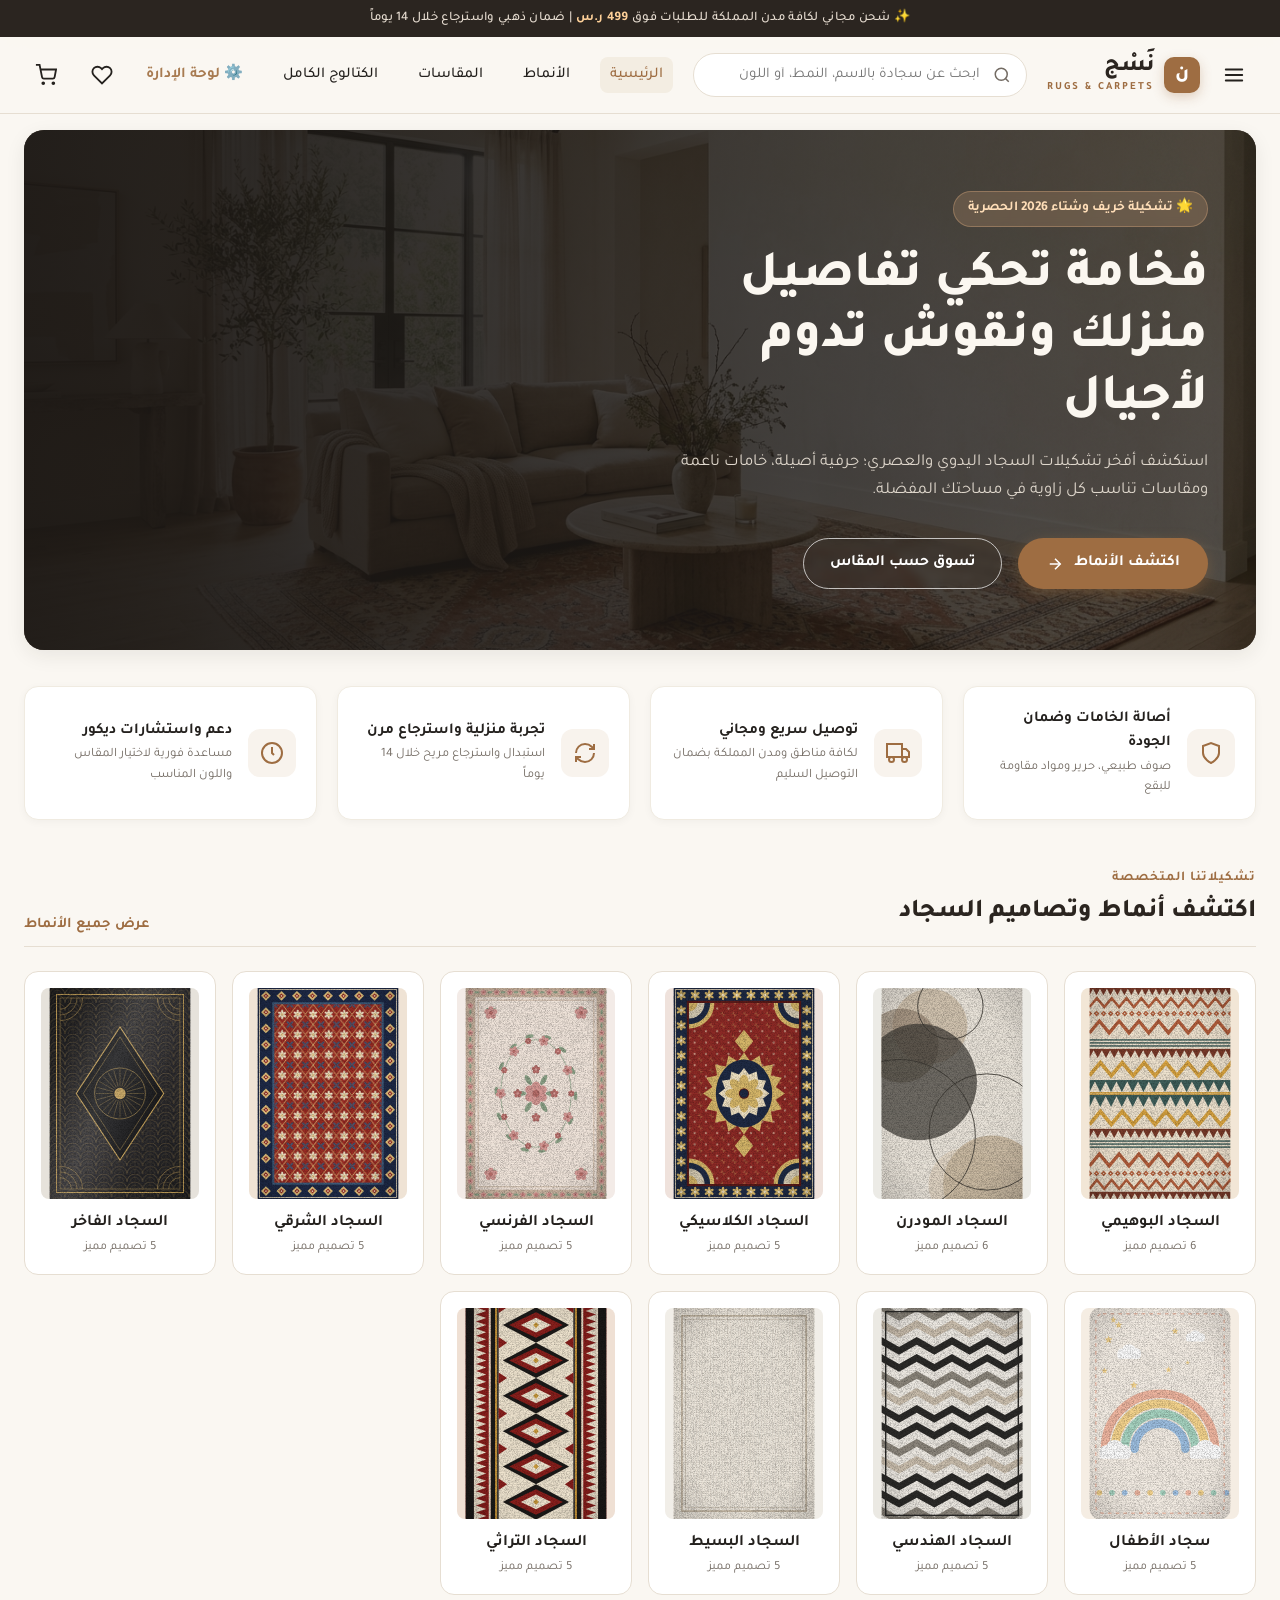
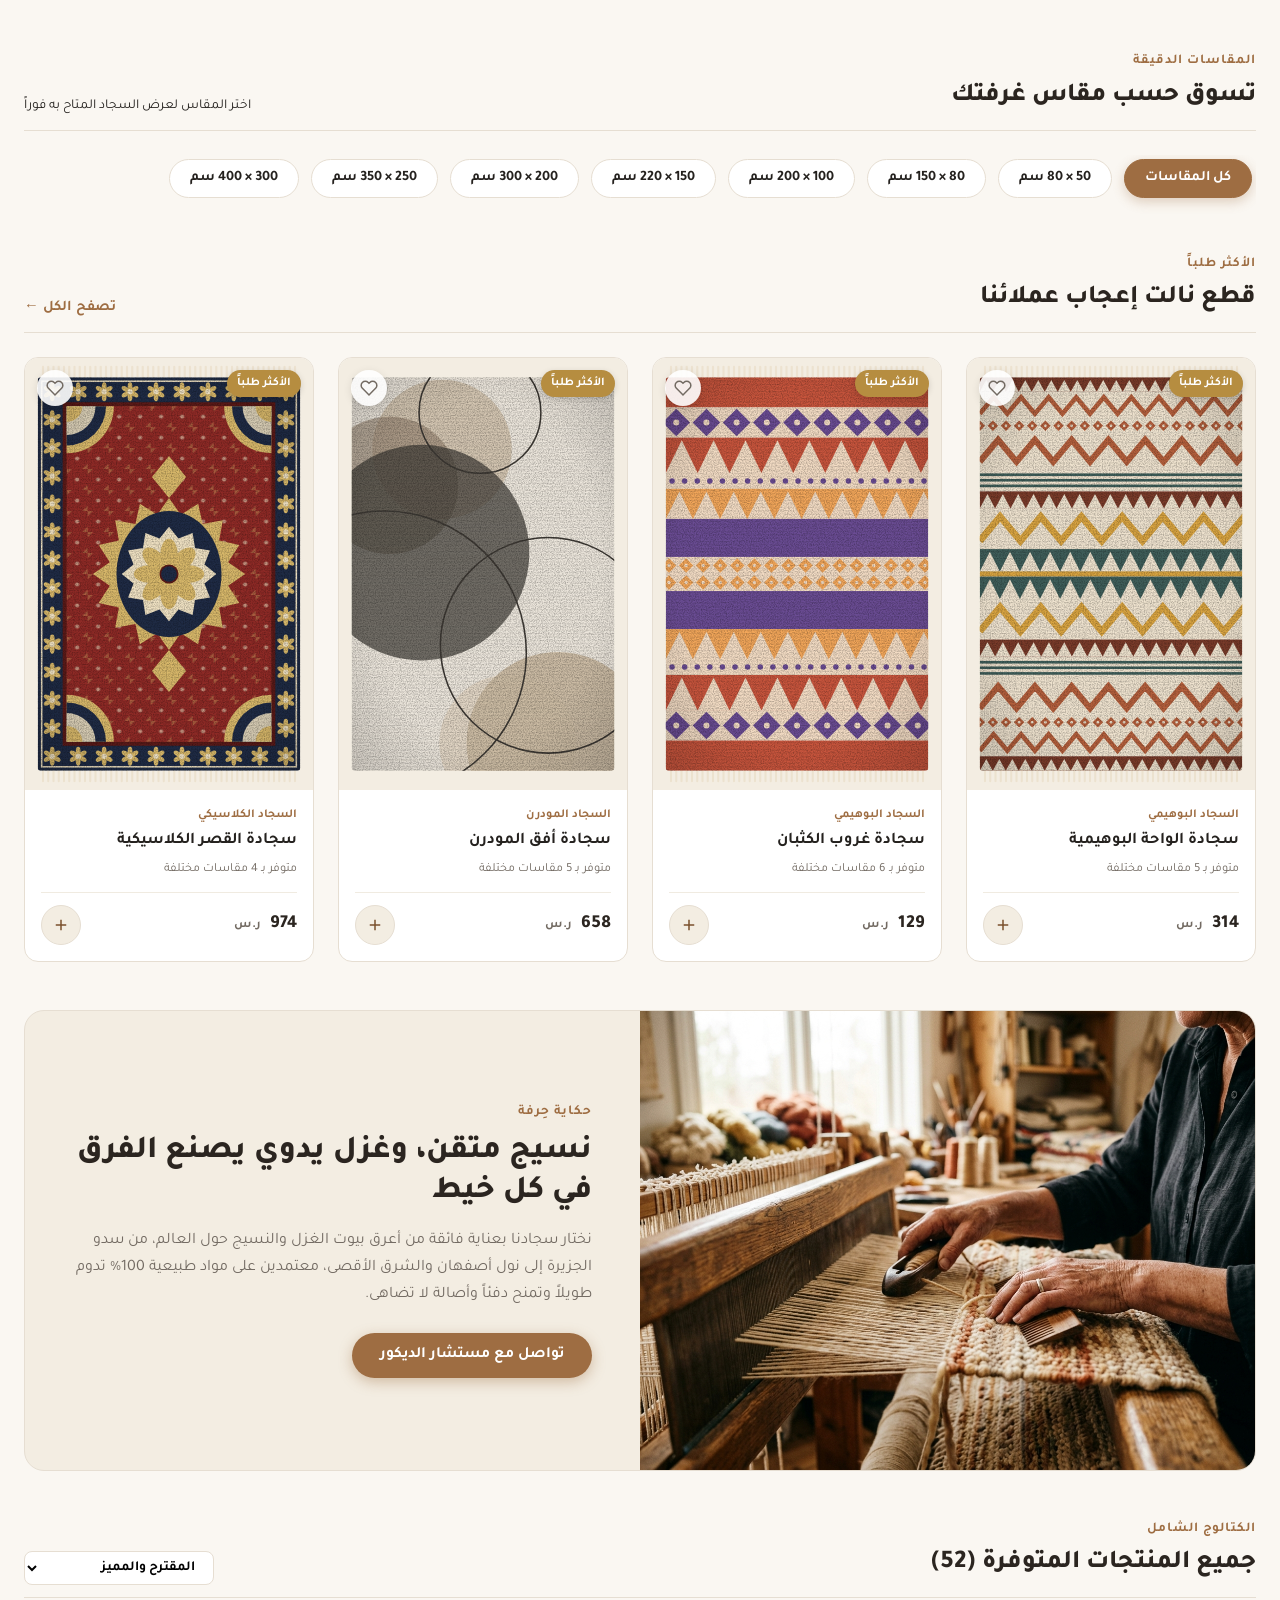
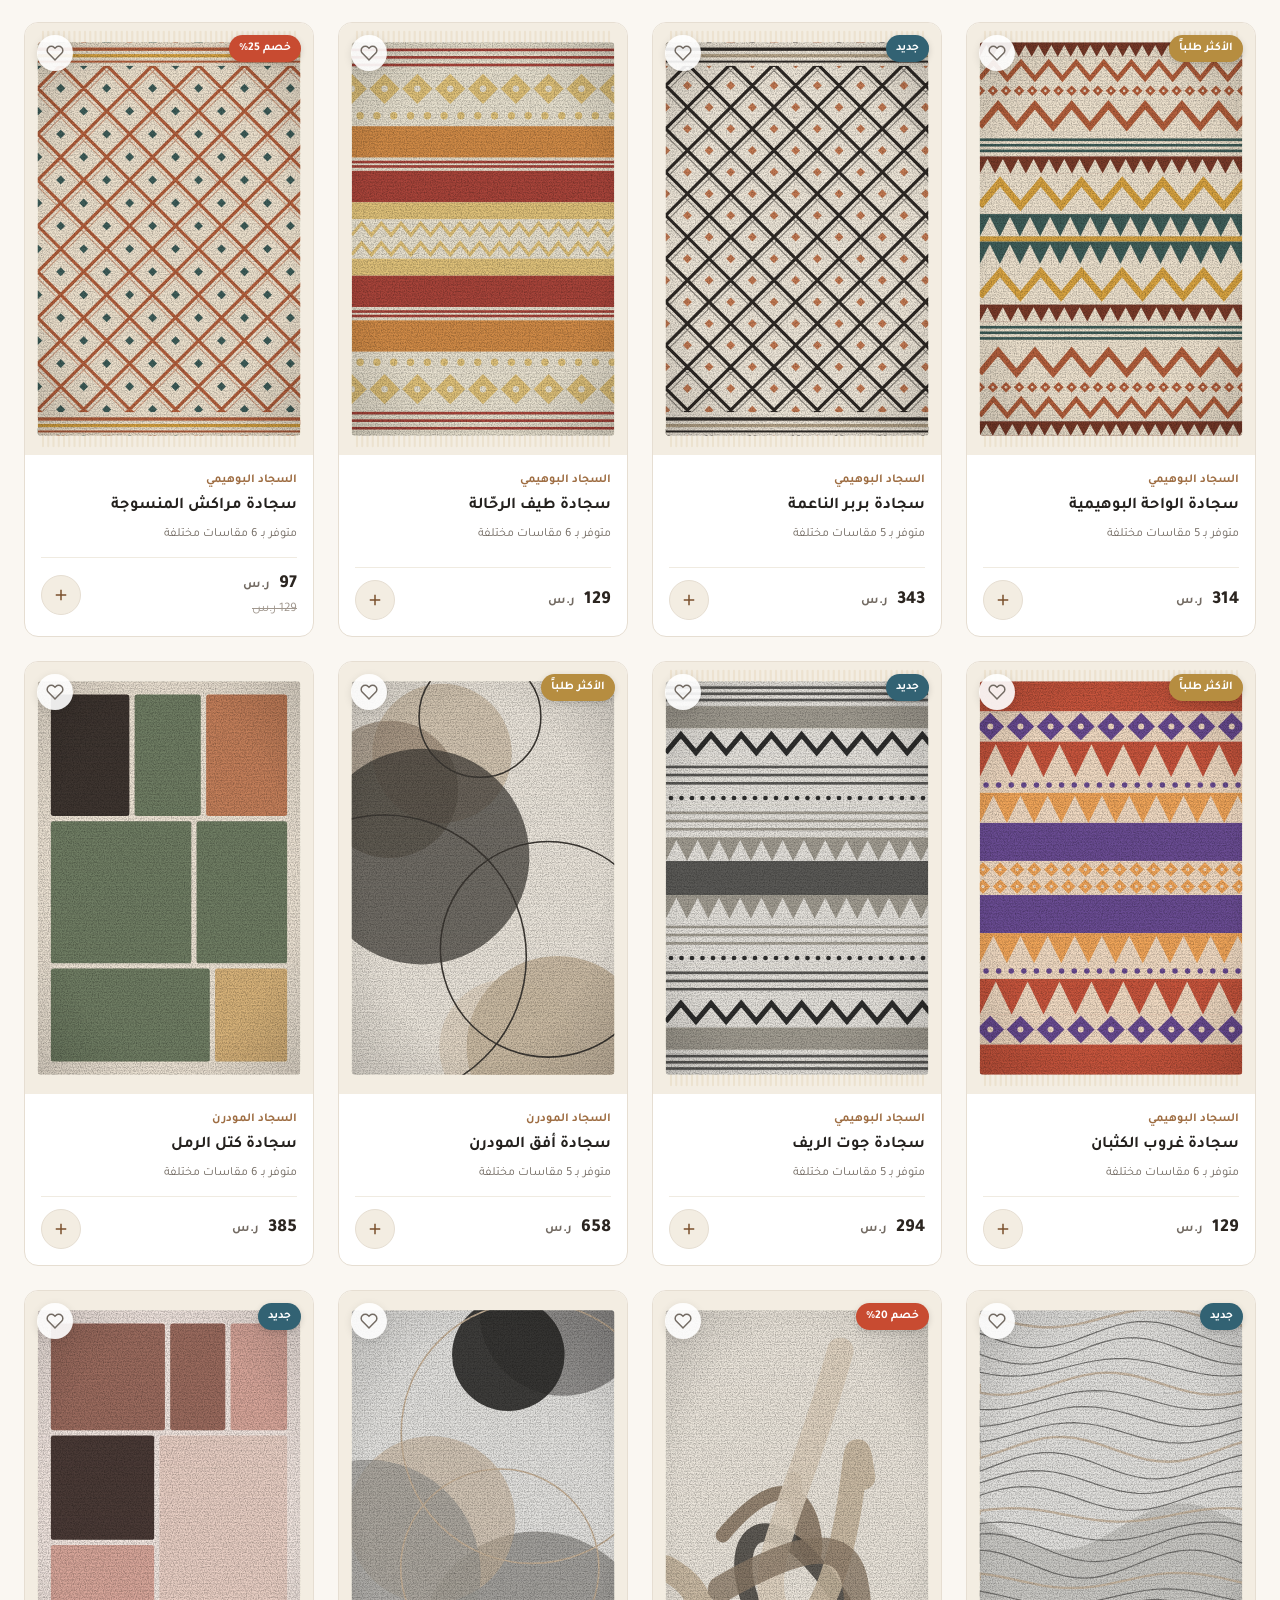
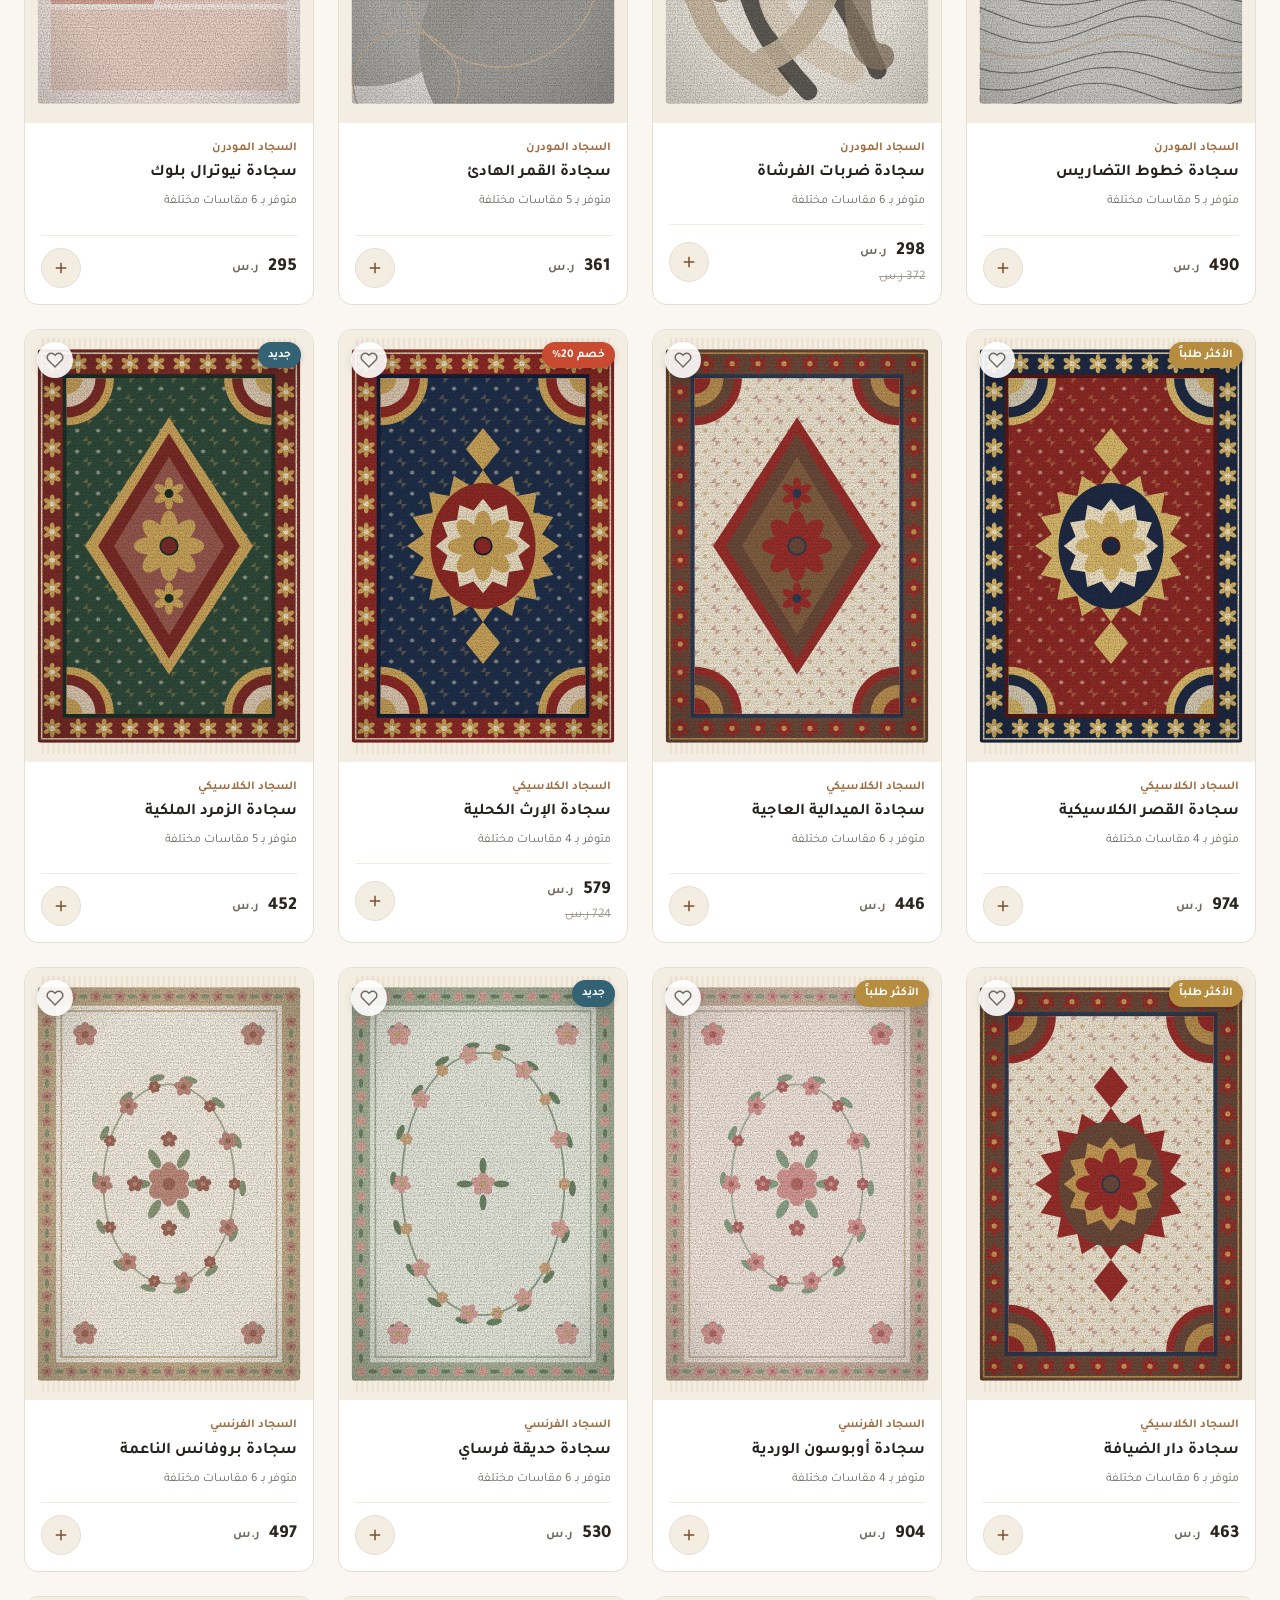
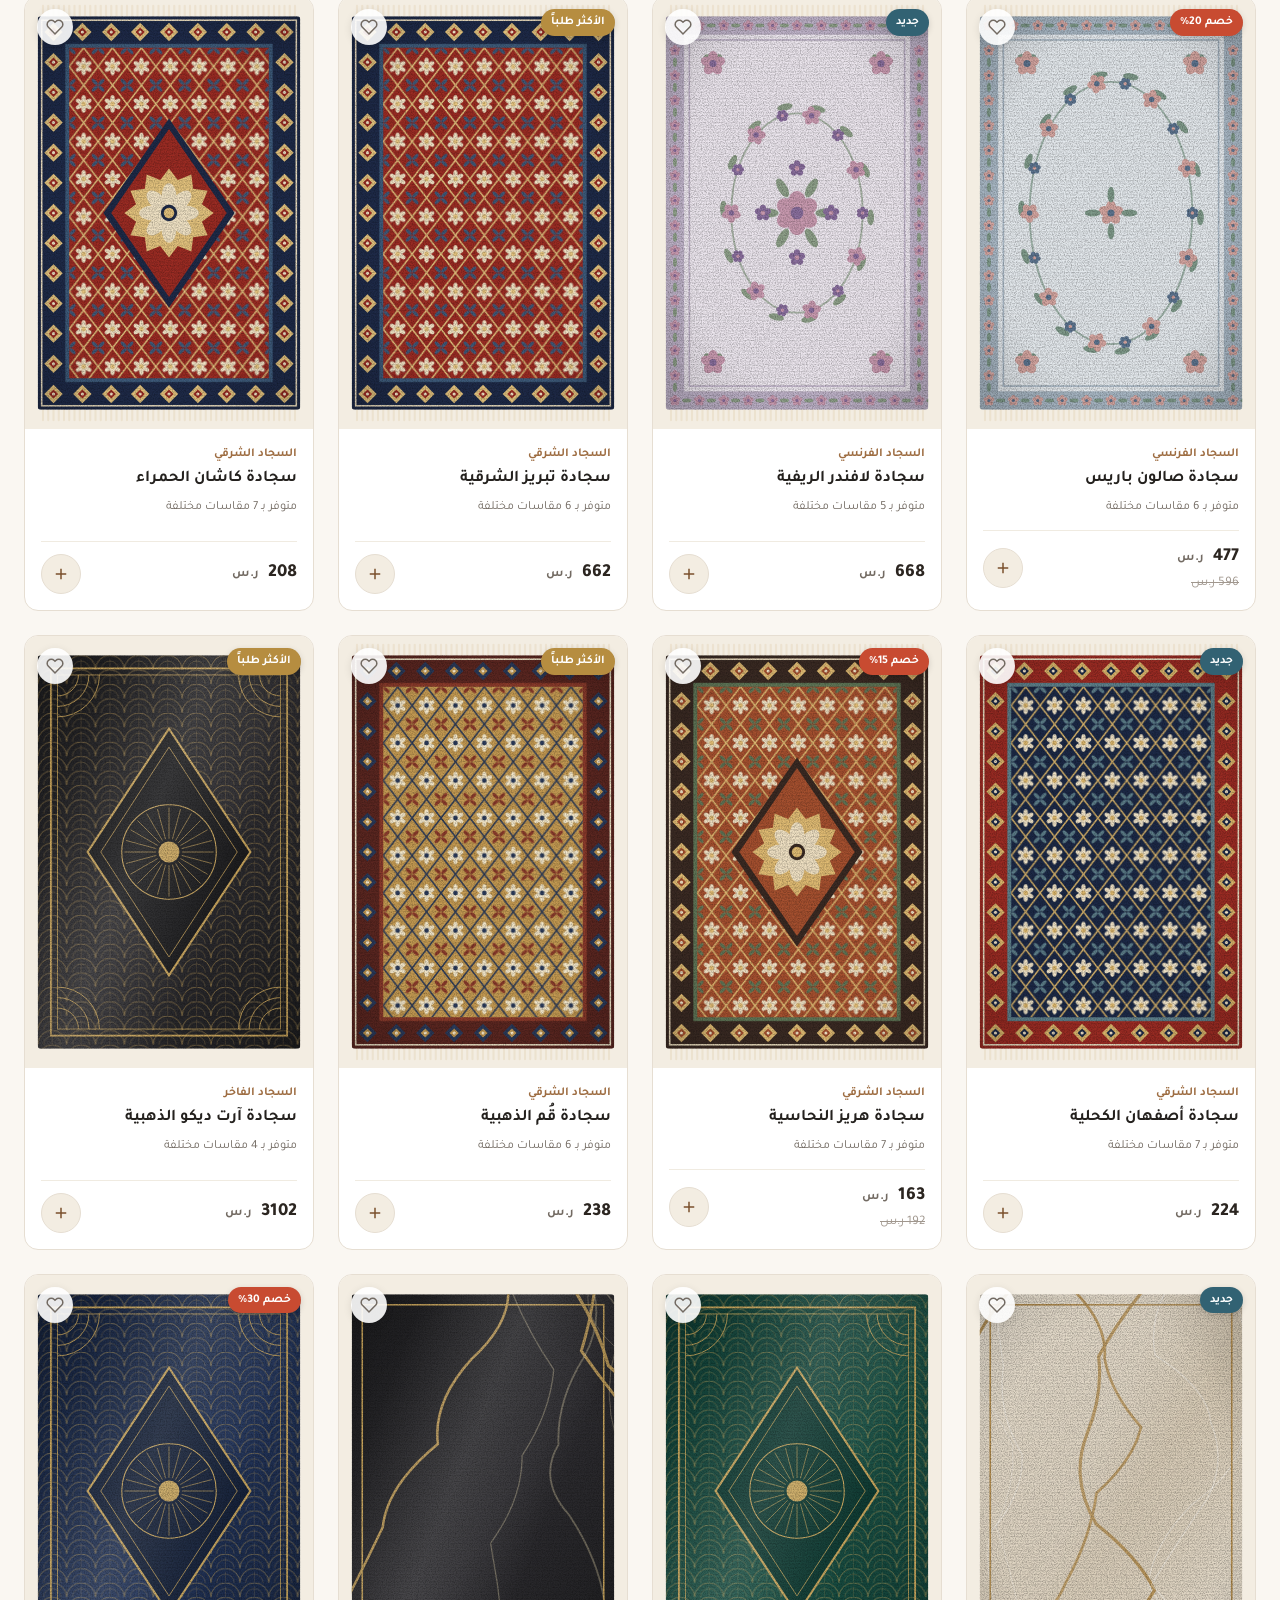
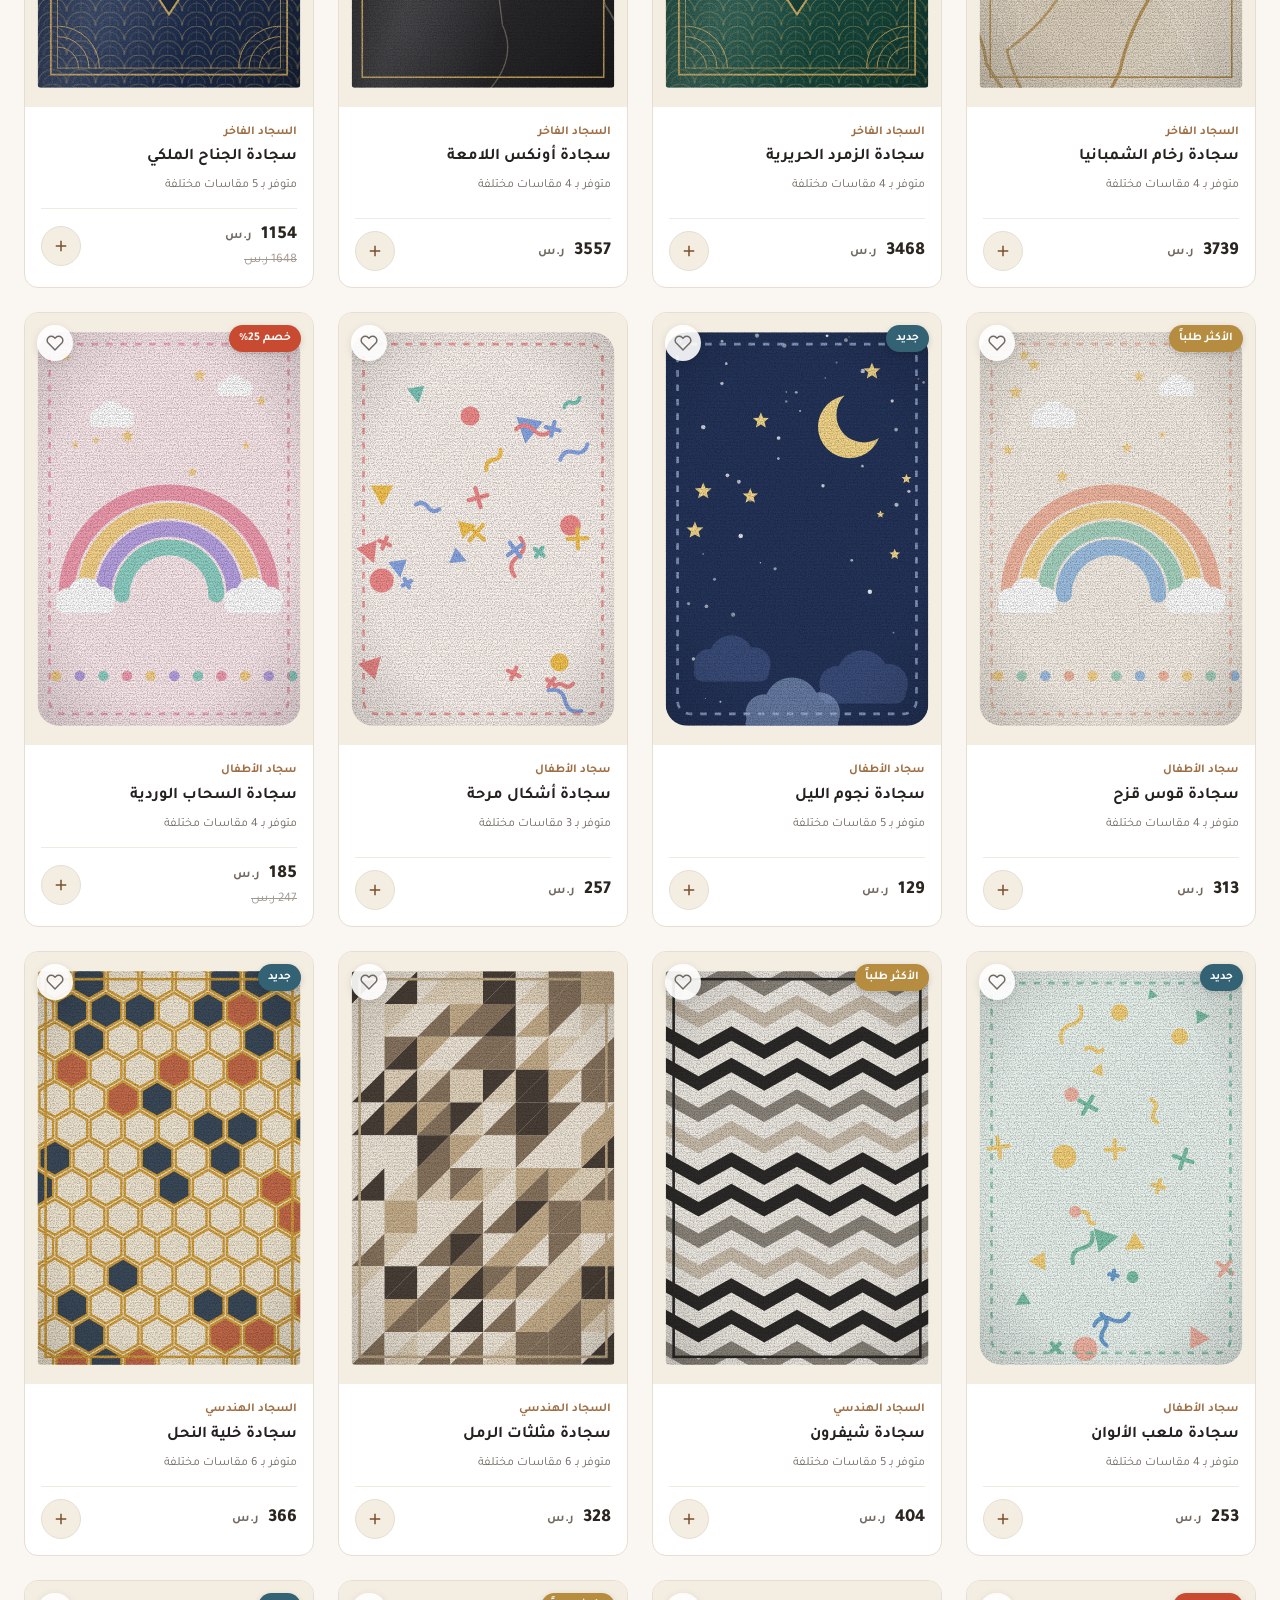
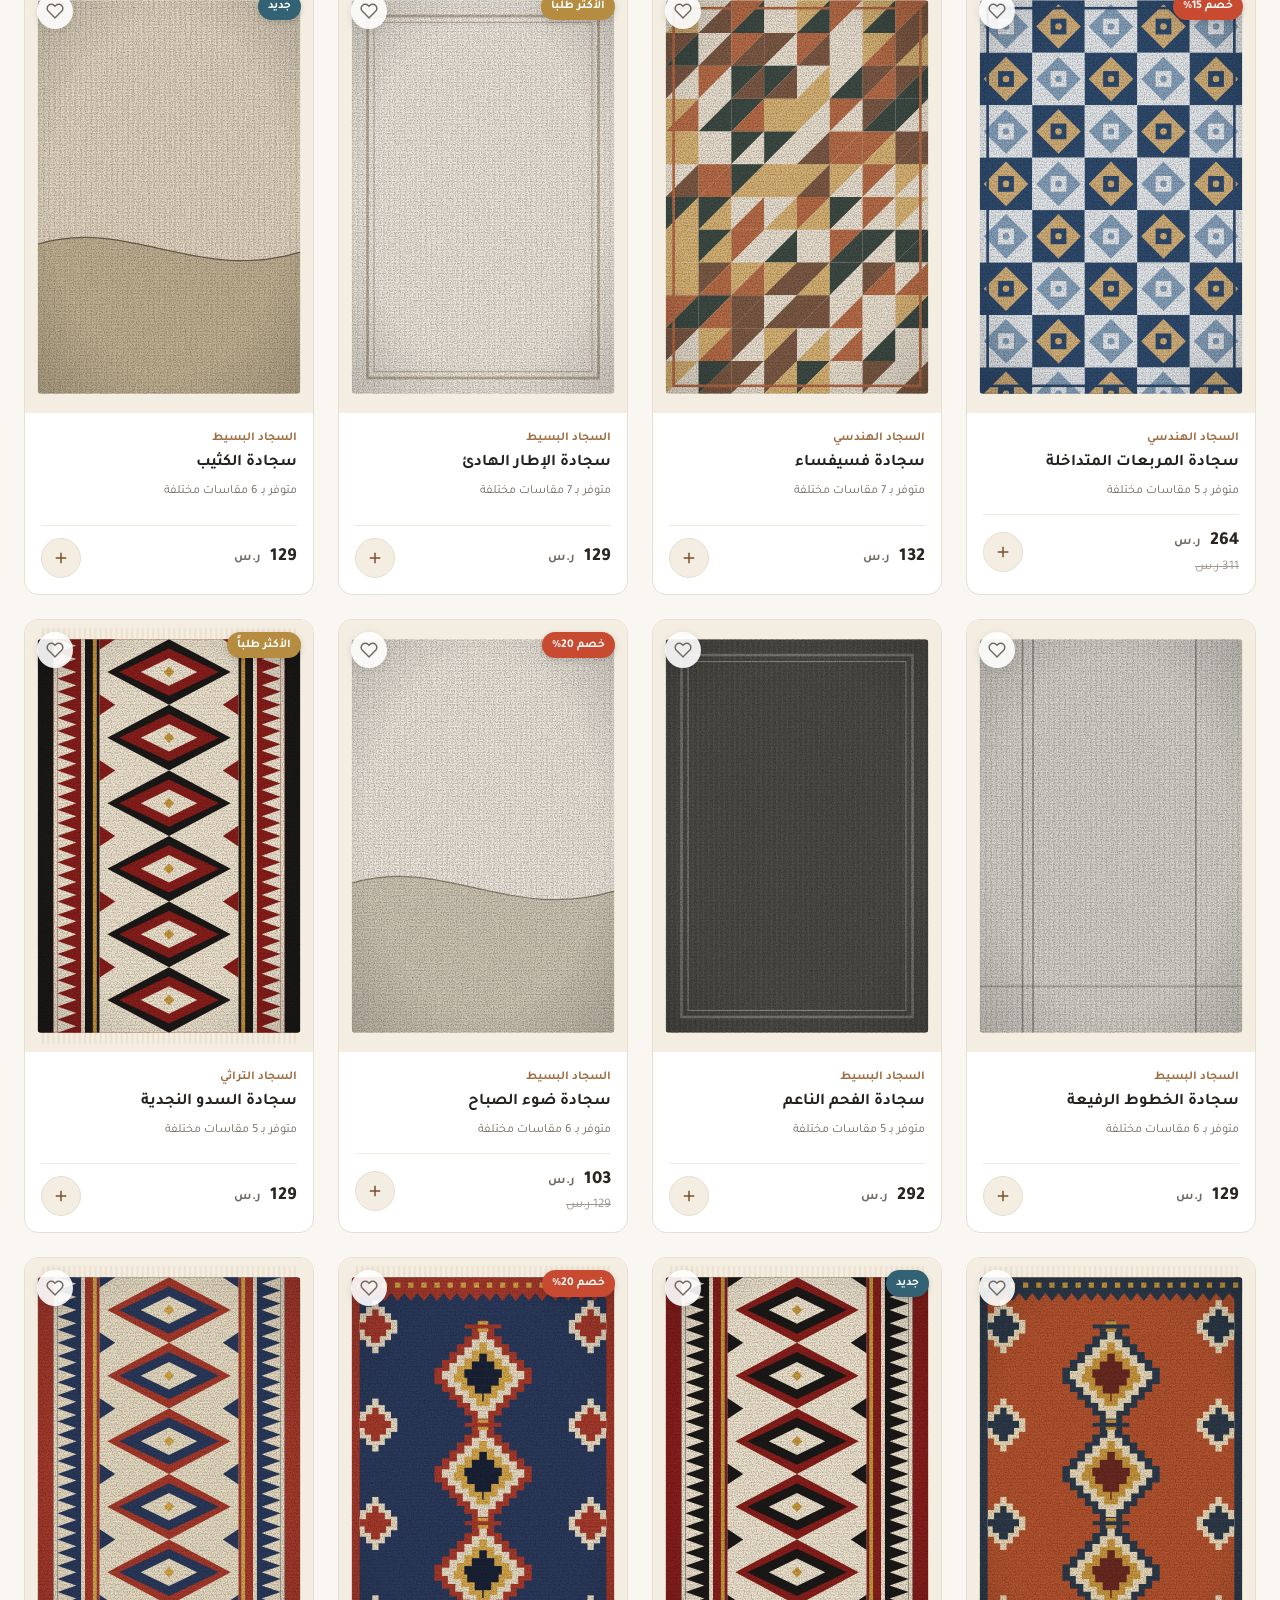
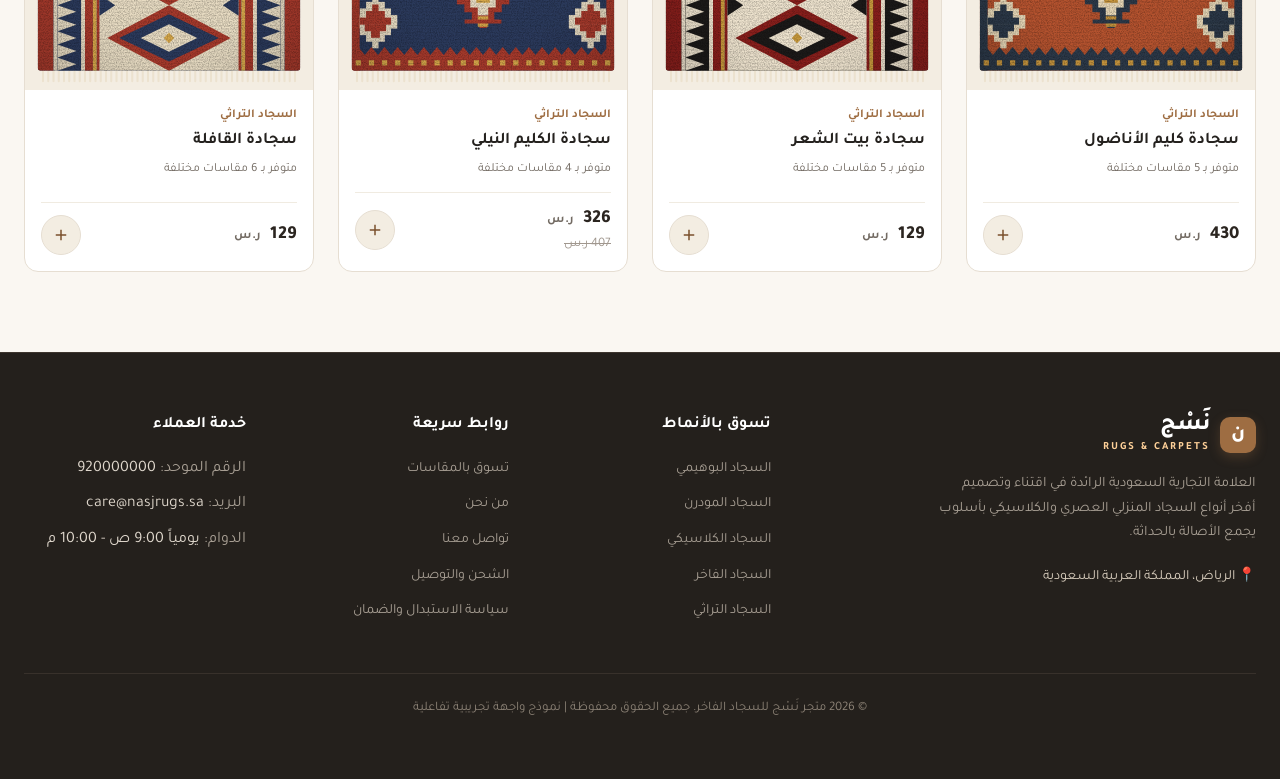
==== index.html @ 4faf1dd1 "Add files via upload" ====
<!DOCTYPE html>
<html lang="ar" dir="rtl">
<head>
  <meta charset="UTF-8">
  <meta name="viewport" content="width=device-width, initial-scale=1.0">
  <title>نَسْج | متجر السجاد المنزلي الفاخر</title>
  <link rel="preconnect" href="https://fonts.googleapis.com">
  <link rel="preconnect" href="https://fonts.gstatic.com" crossorigin>
  <link href="https://fonts.googleapis.com/css2?family=Tajawal:wght@300;400;500;700;800;900&display=swap" rel="stylesheet">
  <link rel="stylesheet" href="styles.css">
</head>
<body>

  <!-- شريط الإعلان العلوي -->
  <div class="top-announcement">
    <span>✨ شحن مجاني لكافة مدن المملكة للطلبات فوق <strong>499 ر.س</strong> | ضمان ذهبي واسترجاع خلال 14 يوماً</span>
  </div>

  <!-- رأس الموقع -->
  <header class="site-header">
    <div class="container header-inner">
      <div class="header-right">
        <!-- زر القائمة الجانبية (3 خطوط) -->
        <button class="icon-btn" id="openDrawerBtn" aria-label="القائمة الرئيسية">
          <svg viewBox="0 0 24 24" fill="none" stroke="currentColor" stroke-width="2" stroke-linecap="round"><line x1="3" y1="12" x2="21" y2="12"></line><line x1="3" y1="6" x2="21" y2="6"></line><line x1="3" y1="18" x2="21" y2="18"></line></svg>
        </button>

        <!-- الشعار -->
        <a href="#" class="brand-logo" onclick="resetFilters(); return false;">
          <div class="brand-mark">ن</div>
          <div class="brand-text">
            <span class="brand-title">نَسْج</span>
            <span class="brand-subtitle">RUGS & CARPETS</span>
          </div>
        </a>
      </div>

      <!-- مربع البحث -->
      <div class="header-search">
        <div class="search-input-wrap">
          <span class="search-icon">
            <svg width="18" height="18" viewBox="0 0 24 24" fill="none" stroke="currentColor" stroke-width="2"><circle cx="11" cy="11" r="8"></circle><line x1="21" y1="21" x2="16.65" y2="16.65"></line></svg>
          </span>
          <input type="text" id="searchInput" class="search-input" placeholder="ابحث عن سجادة بالاسم، النمط، أو اللون...">
          <button class="search-clear-btn" id="searchClearBtn">✕</button>
        </div>
      </div>

      <!-- الإجراءات السريعة (سطح المكتب) -->
      <div class="header-left">
        <nav class="header-nav">
          <a href="#" class="nav-link active" onclick="resetFilters(); return false;">الرئيسية</a>
          <a href="#styles-section" class="nav-link">الأنماط</a>
          <a href="#sizes-section" class="nav-link">المقاسات</a>
          <a href="#all-products" class="nav-link">الكتالوج الكامل</a>
          <a href="admin.html" class="nav-link" style="color:#a87b51; font-weight:700;">⚙️ لوحة الإدارة</a>
        </nav>

        <button class="icon-btn" id="favHeaderBtn" aria-label="المفضلة" onclick="showToast('قائمة المفضلة: ' + favorites.size + ' قطعة')">
          <svg viewBox="0 0 24 24" fill="none" stroke="currentColor" stroke-width="2"><path d="M20.84 4.61a5.5 5.5 0 0 0-7.78 0L12 5.67l-1.06-1.06a5.5 5.5 0 0 0-7.78 7.78l1.06 1.06L12 21.23l7.78-7.78 1.06-1.06a5.5 5.5 0 0 0 0-7.78z"></path></svg>
          <span class="badge-count" id="favCountBadge" style="display:none">0</span>
        </button>

        <button class="icon-btn" id="openCartBtn" aria-label="سلة المشتريات">
          <svg viewBox="0 0 24 24" fill="none" stroke="currentColor" stroke-width="2"><circle cx="9" cy="21" r="1"></circle><circle cx="20" cy="21" r="1"></circle><path d="M1 1h4l2.68 13.39a2 2 0 0 0 2 1.61h9.72a2 2 0 0 0 2-1.61L23 6H6"></path></svg>
          <span class="badge-count" id="cartCountBadge" style="display:none">0</span>
        </button>
      </div>
    </div>
  </header>

  <!-- المحتوى الرئيسي -->
  <main class="container">

    <!-- البانر الترويجي الفاخر -->
    <section class="hero-section">
      <img src="assets/hero.jpg" alt="سجاد فاخر" class="hero-bg">
      <div class="hero-overlay"></div>
      <div class="hero-content">
        <span class="hero-tag">🌟 تشكيلة خريف وشتاء 2026 الحصرية</span>
        <h1 class="hero-title">فخامة تحكي تفاصيل منزلك ونقوش تدوم لأجيال</h1>
        <p class="hero-desc">استكشف أفخر تشكيلات السجاد اليدوي والعصري؛ حِرفية أصيلة، خامات ناعمة ومقاسات تناسب كل زاوية في مساحتك المفضلة.</p>
        <div class="hero-actions">
          <a href="#styles-section" class="btn-primary">
            <span>اكتشف الأنماط</span>
            <svg width="18" height="18" viewBox="0 0 24 24" fill="none" stroke="currentColor" stroke-width="2"><line x1="5" y1="12" x2="19" y2="12"></line><polyline points="12 5 19 12 12 19"></polyline></svg>
          </a>
          <a href="#sizes-section" class="btn-outline-light">تسوق حسب المقاس</a>
        </div>
      </div>
    </section>

    <!-- شريط مزايا الشراء -->
    <section class="features-strip">
      <div class="feature-box">
        <div class="feature-icon-wrap">
          <svg width="24" height="24" viewBox="0 0 24 24" fill="none" stroke="currentColor" stroke-width="2"><path d="M12 22s8-4 8-10V5l-8-3-8 3v7c0 6 8 10 8 10z"></path></svg>
        </div>
        <div>
          <div class="feature-title">أصالة الخامات وضمان الجودة</div>
          <div class="feature-desc">صوف طبيعي، حرير ومواد مقاومة للبقع</div>
        </div>
      </div>
      <div class="feature-box">
        <div class="feature-icon-wrap">
          <svg width="24" height="24" viewBox="0 0 24 24" fill="none" stroke="currentColor" stroke-width="2"><rect x="1" y="3" width="15" height="13"></rect><polygon points="16 8 20 8 23 11 23 16 16 16 16 8"></polygon><circle cx="5.5" cy="18.5" r="2.5"></circle><circle cx="18.5" cy="18.5" r="2.5"></circle></svg>
        </div>
        <div>
          <div class="feature-title">توصيل سريع ومجاني</div>
          <div class="feature-desc">لكافة مناطق ومدن المملكة بضمان التوصيل السليم</div>
        </div>
      </div>
      <div class="feature-box">
        <div class="feature-icon-wrap">
          <svg width="24" height="24" viewBox="0 0 24 24" fill="none" stroke="currentColor" stroke-width="2"><path d="M3 12a9 9 0 0 1 9-9 9.75 9.75 0 0 1 6.74 2.74L21 8"></path><path d="M21 3v5h-5"></path><path d="M21 12a9 9 0 0 1-9 9 9.75 9.75 0 0 1-6.74-2.74L3 16"></path><path d="M3 21v-5h5"></path></svg>
        </div>
        <div>
          <div class="feature-title">تجربة منزلية واسترجاع مرن</div>
          <div class="feature-desc">استبدال واسترجاع مريح خلال 14 يوماً</div>
        </div>
      </div>
      <div class="feature-box">
        <div class="feature-icon-wrap">
          <svg width="24" height="24" viewBox="0 0 24 24" fill="none" stroke="currentColor" stroke-width="2"><circle cx="12" cy="12" r="10"></circle><polyline points="12 6 12 12 14 14"></polyline></svg>
        </div>
        <div>
          <div class="feature-title">دعم واستشارات ديكور</div>
          <div class="feature-desc">مساعدة فورية لاختيار المقاس واللون المناسب</div>
        </div>
      </div>
    </section>

    <!-- قسم أنماط السجاد (Cards Grid) -->
    <section id="styles-section" class="mb-12">
      <div class="section-header">
        <div class="section-title-wrap">
          <span class="section-subtitle">تشكيلاتنا المتخصصة</span>
          <h2 class="section-title">اكتشف أنماط وتصاميم السجاد</h2>
        </div>
        <button class="section-link" onclick="resetFilters()">عرض جميع الأنماط</button>
      </div>

      <div class="styles-carousel" id="stylesGridContainer">
        <!-- يتم ملؤها ديناميكياً بواسطة JavaScript -->
      </div>
    </section>

    <!-- قسم التسوق حسب المقاس -->
    <section id="sizes-section" class="mb-12">
      <div class="section-header">
        <div class="section-title-wrap">
          <span class="section-subtitle">المقاسات الدقيقة</span>
          <h2 class="section-title">تسوق حسب مقاس غرفتك</h2>
        </div>
        <span class="text-muted" style="font-size:0.85rem">اختر المقاس لعرض السجاد المتاح به فوراً</span>
      </div>

      <div class="sizes-chips-wrap" id="sizesChipsContainer">
        <!-- يتم ملؤها ديناميكياً بواسطة JavaScript -->
      </div>
    </section>

    <!-- قسم المنتجات الأكثر مبيعاً -->
    <section id="bestsellers-section" class="mb-12">
      <div class="section-header">
        <div class="section-title-wrap">
          <span class="section-subtitle">الأكثر طلباً</span>
          <h2 class="section-title">قطع نالت إعجاب عملائنا</h2>
        </div>
        <a href="#all-products" class="section-link">تصفح الكل ←</a>
      </div>
      <div class="products-grid" id="bestsellersGrid"></div>
    </section>

    <!-- بانر الحرفية والإتقان الفني -->
    <section class="artisan-banner">
      <img src="assets/artisan.jpg" alt="حياكة يدوية" class="artisan-image">
      <div class="artisan-content">
        <div class="artisan-tag">حكاية حِرفة</div>
        <h3 class="artisan-title">نسيج متقن، وغزل يدوي يصنع الفرق في كل خيط</h3>
        <p class="artisan-desc">نختار سجادنا بعناية فائقة من أعرق بيوت الغزل والنسيج حول العالم، من سدو الجزيرة إلى نول أصفهان والشرق الأقصى، معتمدين على مواد طبيعية 100% تدوم طويلاً وتمنح دفئاً وأصالة لا تضاهى.</p>
        <button class="btn-primary" onclick="showToast('مرحباً بك! مستشار الديكور متاح لمساعدتك عبر الواتساب.')">
          تواصل مع مستشار الديكور
        </button>
      </div>
    </section>

    <!-- قسم كتالوج المنتجات الرئيسي مع الفلترة والبحث -->
    <section id="all-products">
      <div class="section-header">
        <div class="section-title-wrap">
          <span class="section-subtitle" id="catalogSubtitle">الكتالوج الشامل</span>
          <h2 class="section-title" id="catalogTitle">جميع المنتجات المتوفرة</h2>
        </div>
        <div style="display:flex; gap:10px; align-items:center;">
          <select id="sortSelect" onchange="applyFiltersAndSort()" style="padding:8px 14px; border-radius:var(--radius-sm); background:var(--card-bg); font-weight:600; font-size:0.86rem;">
            <option value="featured">المقترح والمميز</option>
            <option value="price-asc">السعر: من الأقل للأعلى</option>
            <option value="price-desc">السعر: من الأعلى للأقل</option>
            <option value="rating">الأعلى تقييماً</option>
          </select>
          <button id="resetFiltersBtn" onclick="resetFilters()" style="display:none; padding:8px 14px; border-radius:var(--radius-sm); background:var(--surface); font-size:0.84rem; font-weight:600; color:var(--primary);">إعادة ضبط</button>
        </div>
      </div>

      <div class="products-grid" id="catalogProductsGrid"></div>
    </section>

  </main>

  <!-- تذييل الموقع -->
  <footer class="site-footer">
    <div class="container">
      <div class="footer-grid">
        <div class="footer-brand">
          <div class="brand-logo">
            <div class="brand-mark">ن</div>
            <div class="brand-text">
              <span class="brand-title" style="color:#fff;">نَسْج</span>
              <span class="brand-subtitle" style="color:#ffd199;">RUGS & CARPETS</span>
            </div>
          </div>
          <p>العلامة التجارية السعودية الرائدة في اقتناء وتصميم أفخر أنواع السجاد المنزلي العصري والكلاسيكي بأسلوب يجمع الأصالة بالحداثة.</p>
          <div style="font-size:0.88rem; color:#d9cebe;">📍 الرياض، المملكة العربية السعودية</div>
        </div>

        <div class="footer-col">
          <h4>تسوق بالأنماط</h4>
          <ul class="footer-links">
            <li><a href="#" onclick="filterByStyle('bohemian'); return false;">السجاد البوهيمي</a></li>
            <li><a href="#" onclick="filterByStyle('modern'); return false;">السجاد المودرن</a></li>
            <li><a href="#" onclick="filterByStyle('classic'); return false;">السجاد الكلاسيكي</a></li>
            <li><a href="#" onclick="filterByStyle('luxury'); return false;">السجاد الفاخر</a></li>
            <li><a href="#" onclick="filterByStyle('traditional'); return false;">السجاد التراثي</a></li>
          </ul>
        </div>

        <div class="footer-col">
          <h4>روابط سريعة</h4>
          <ul class="footer-links">
            <li><a href="#sizes-section">تسوق بالمقاسات</a></li>
            <li><a href="#" onclick="openDrawerMenu('about'); return false;">من نحن</a></li>
            <li><a href="#" onclick="openDrawerMenu('contact'); return false;">تواصل معنا</a></li>
            <li><a href="#" onclick="showToast('سياسة الشحن: شحن وتوصيل مجاني للطلبات فوق 499 ر.س'); return false;">الشحن والتوصيل</a></li>
            <li><a href="#" onclick="showToast('سياسة الاسترجاع: استبدال واسترجاع متاح خلال 14 يوماً'); return false;">سياسة الاستبدال والضمان</a></li>
          </ul>
        </div>

        <div class="footer-col">
          <h4>خدمة العملاء</h4>
          <ul class="footer-links">
            <li><span style="color:#a89f94;">الرقم الموحد:</span> 920000000</li>
            <li><span style="color:#a89f94;">البريد:</span> care@nasjrugs.sa</li>
            <li><span style="color:#a89f94;">الدوام:</span> يومياً 9:00 ص - 10:00 م</li>
          </ul>
        </div>
      </div>

      <div class="footer-bottom">
        <p>© 2026 متجر نَسْج للسجاد الفاخر. جميع الحقوق محفوظة | نموذج واجهة تجريبية تفاعلية</p>
      </div>
    </div>
  </footer>

  <!-- شريط الجوال السفلي الثابت (4 خيارات أساسية) -->
  <nav class="bottom-nav">
    <button class="nav-bottom-item active" onclick="resetFilters(); window.scrollTo({top:0, behavior:'smooth'});">
      <svg viewBox="0 0 24 24" fill="none" stroke="currentColor" stroke-width="2"><path d="M3 9l9-7 9 7v11a2 2 0 0 1-2 2H5a2 2 0 0 1-2-2z"></path><polyline points="9 22 9 12 15 12 15 22"></polyline></svg>
      <span>الرئيسية</span>
    </button>
    <button class="nav-bottom-item" onclick="openDrawer();">
      <svg viewBox="0 0 24 24" fill="none" stroke="currentColor" stroke-width="2"><rect x="3" y="3" width="7" height="7"></rect><rect x="14" y="3" width="7" height="7"></rect><rect x="14" y="14" width="7" height="7"></rect><rect x="3" y="14" width="7" height="7"></rect></svg>
      <span>التصنيفات</span>
    </button>
    <button class="nav-bottom-item" onclick="openCart();">
      <svg viewBox="0 0 24 24" fill="none" stroke="currentColor" stroke-width="2"><circle cx="9" cy="21" r="1"></circle><circle cx="20" cy="21" r="1"></circle><path d="M1 1h4l2.68 13.39a2 2 0 0 0 2 1.61h9.72a2 2 0 0 0 2-1.61L23 6H6"></path></svg>
      <span>السلة</span>
      <span class="badge-count" id="bottomCartBadge" style="display:none">0</span>
    </button>
    <button class="nav-bottom-item" onclick="showToast('حسابي: تسجيل الدخول ومتابعة الطلبات متاح في النسخة المكتملة');">
      <svg viewBox="0 0 24 24" fill="none" stroke="currentColor" stroke-width="2"><path d="M20 21v-2a4 4 0 0 0-4-4H8a4 4 0 0 0-4 4v2"></path><circle cx="12" cy="7" r="4"></circle></svg>
      <span>حسابي</span>
    </button>
  </nav>

  <!-- القائمة الجانبية (3 خطوط ☰) -->
  <div class="drawer-backdrop" id="drawerBackdrop" onclick="closeDrawer()">
    <div class="side-drawer" onclick="event.stopPropagation()">
      <div class="drawer-header">
        <div class="drawer-title">قائمة المتجر</div>
        <button class="icon-btn" onclick="closeDrawer()">✕</button>
      </div>
      <div class="drawer-body">
        <ul class="drawer-menu-list">
          <li>
            <a href="#" class="drawer-link" onclick="toggleSubMenu('stylesSubMenu'); return false;">
              <span>1. تصنيفات وأنماط السجاد</span>
              <svg width="18" height="18" viewBox="0 0 24 24" fill="none" stroke="currentColor" stroke-width="2"><polyline points="6 9 12 15 18 9"></polyline></svg>
            </a>
            <ul class="drawer-sub-menu" id="stylesSubMenu">
              <!-- يُملأ ديناميكياً بجميع الأنماط الـ 10 -->
            </ul>
          </li>
          <li>
            <a href="#" class="drawer-link" onclick="toggleSubMenu('sizesSubMenu'); return false;">
              <span>2. التسوق حسب المقاس</span>
              <svg width="18" height="18" viewBox="0 0 24 24" fill="none" stroke="currentColor" stroke-width="2"><polyline points="6 9 12 15 18 9"></polyline></svg>
            </a>
            <ul class="drawer-sub-menu" id="sizesSubMenu">
              <!-- يُملأ ديناميكياً بالمقاسات -->
            </ul>
          </li>
          <li>
            <a href="#all-products" class="drawer-link" onclick="filterByFlag('new'); closeDrawer();">
              <span>3. أحدث المنتجات (وصل حديثاً)</span>
            </a>
          </li>
          <li>
            <a href="#all-products" class="drawer-link" onclick="filterByFlag('best'); closeDrawer();">
              <span>4. الأكثر مبيعاً</span>
            </a>
          </li>
          <li>
            <a href="#all-products" class="drawer-link" onclick="filterByFlag('sale'); closeDrawer();">
              <span>5. العروض والخصومات الخاصة</span>
            </a>
          </li>
          <li>
            <a href="#" class="drawer-link" onclick="showToast('متجر نَسْج: متخصصون في صناعة وتوريد أرقى السجاد العصري والكلاسيكي.'); closeDrawer();">
              <span>6. من نحن</span>
            </a>
          </li>
          <li>
            <a href="#" class="drawer-link" onclick="showToast('خدمة العملاء: care@nasjrugs.sa | هاتف: 920000000'); closeDrawer();">
              <span>7. تواصل معنا</span>
            </a>
          </li>
          <li style="margin-top:15px; border-top:1px dashed #eee; padding-top:10px;">
            <a href="admin.html" class="drawer-link" style="color:#a87b51; font-weight:800;">
              <span>⚙️ لوحة إدارة المتجر</span>
            </a>
          </li>
        </ul>
      </div>
    </div>
  </div>

  <!-- درج سلة المشتريات -->
  <div class="cart-backdrop" id="cartBackdrop" onclick="closeCart()">
    <div class="cart-drawer" onclick="event.stopPropagation()">
      <div class="cart-header">
        <div style="font-weight:800; font-size:1.2rem;">سلة المشتريات (<span id="cartTotalItemsCount">0</span>)</div>
        <button class="icon-btn" onclick="closeCart()">✕</button>
      </div>
      <div class="cart-items-wrap" id="cartItemsList">
        <!-- عناصر السلة -->
      </div>
      <div class="cart-footer">
        <div class="cart-total-row">
          <span>الإجمالي التقريبي:</span>
          <span id="cartTotalPrice">0 ر.س</span>
        </div>
        <button class="btn-primary" style="width:100%; justify-content:center;" onclick="showToast('🎉 تجربة ممتازة! سيتم تحويلك لبوابة الدفع الإلكتروني في النسخة المباشرة.');">
          إتمام الطلب بأمان
        </button>
      </div>
    </div>
  </div>

  <!-- نافذة تفاصيل السجادة الكاملة (Modal) -->
  <div class="modal-backdrop" id="productModal" onclick="closeModal()">
    <div class="modal-dialog" onclick="event.stopPropagation()">
      <button class="modal-close-btn" onclick="closeModal()">✕</button>
      <div class="modal-body" id="modalBodyContent">
        <!-- يُملأ ديناميكياً عبر JS عند النقر على أي منتج -->
      </div>
    </div>
  </div>

  <!-- صندوق رسائل التنبيه العائمة -->
  <div class="toast-notice" id="toastNotice"></div>

  <!-- استدعاء ملفات البيانات ومولد الرسوم ومحرك الصفحة -->
  <script src="js/data.js"></script>
  <script src="js/rugs.js"></script>
  <script src="app.js"></script>
</body>
</html>
---- styles.css ----
/* ==========================================================================
   نَسْج — متجر السجاد الفاخر
   نظام التصميم وأنماط التنسيق (Design System & Styles)
   ========================================================================== */

:root {
  --primary: #9e6d42;
  --primary-dark: #7a4f2b;
  --primary-light: #c89d75;
  --primary-subtle: #f8f3ed;
  --accent: #2e4a3d;
  --bg: #faf7f2;
  --card-bg: #ffffff;
  --surface: #f3ede2;
  --surface-alt: #ebe3d5;
  --text: #24211e;
  --text-muted: #736b63;
  --border: #e6ded2;
  --border-subtle: #f0ebe1;
  --badge-sale: #c84b31;
  --badge-new: #326273;
  --badge-best: #b68d40;
  --shadow-sm: 0 2px 8px rgba(36, 33, 30, 0.04);
  --shadow-md: 0 6px 20px rgba(36, 33, 30, 0.08);
  --shadow-lg: 0 16px 40px rgba(36, 33, 30, 0.12);
  --radius-sm: 8px;
  --radius-md: 14px;
  --radius-lg: 20px;
  --radius-full: 9999px;
  --transition: all 0.28s cubic-bezier(0.4, 0, 0.2, 1);
  --font-family: 'Tajawal', -apple-system, BlinkMacSystemFont, 'Segoe UI', Roboto, sans-serif;
  --header-h: 76px;
  --bottom-nav-h: 68px;
}

* {
  box-sizing: border-box;
  margin: 0;
  padding: 0;
  -webkit-tap-highlight-color: transparent;
}

body {
  font-family: var(--font-family);
  background-color: var(--bg);
  color: var(--text);
  line-height: 1.6;
  direction: rtl;
  text-align: right;
  overflow-x: hidden;
  padding-bottom: 0;
}

body.drawer-open, body.modal-open {
  overflow: hidden;
}

a {
  color: inherit;
  text-decoration: none;
}

button {
  font-family: inherit;
  cursor: pointer;
  border: none;
  background: none;
  outline: none;
}

input, select, textarea {
  font-family: inherit;
  outline: none;
  border: 1px solid var(--border);
}

.container {
  max-width: 1320px;
  margin: 0 auto;
  padding: 0 24px;
}

/* ================== شريط الإشعارات العلوي ================== */
.top-announcement {
  background: #2b2520;
  color: #e8ded2;
  font-size: 0.82rem;
  padding: 8px 16px;
  text-align: center;
  letter-spacing: 0.3px;
  display: flex;
  justify-content: center;
  align-items: center;
  gap: 16px;
}
.top-announcement span {
  font-weight: 500;
}
.top-announcement strong {
  color: #ffd199;
  font-weight: 700;
}

/* ================== رأس الموقع (Header) ================== */
.site-header {
  position: sticky;
  top: 0;
  z-index: 100;
  background: rgba(250, 247, 242, 0.95);
  backdrop-filter: blur(12px);
  -webkit-backdrop-filter: blur(12px);
  border-bottom: 1px solid var(--border);
  transition: var(--transition);
}

.header-inner {
  height: var(--header-h);
  display: flex;
  align-items: center;
  justify-content: space-between;
  gap: 20px;
}

.header-left, .header-right {
  display: flex;
  align-items: center;
  gap: 12px;
}

.icon-btn {
  width: 44px;
  height: 44px;
  border-radius: var(--radius-full);
  display: flex;
  align-items: center;
  justify-content: center;
  color: var(--text);
  background: transparent;
  transition: var(--transition);
  position: relative;
}

.icon-btn:hover {
  background: var(--surface);
  color: var(--primary);
}

.icon-btn svg {
  width: 22px;
  height: 22px;
}

.badge-count {
  position: absolute;
  top: 4px;
  left: 4px;
  background: var(--primary);
  color: #fff;
  font-size: 0.72rem;
  font-weight: 700;
  min-width: 18px;
  height: 18px;
  border-radius: 9px;
  display: flex;
  align-items: center;
  justify-content: center;
  padding: 0 4px;
  border: 2px solid var(--bg);
}

.brand-logo {
  display: flex;
  align-items: center;
  gap: 10px;
  text-decoration: none;
}

.brand-mark {
  width: 36px;
  height: 36px;
  background: var(--primary);
  color: #fff;
  border-radius: 10px;
  display: flex;
  align-items: center;
  justify-content: center;
  font-weight: 800;
  font-size: 1.25rem;
  letter-spacing: -0.5px;
  box-shadow: 0 4px 12px rgba(158, 109, 66, 0.3);
}

.brand-text {
  display: flex;
  flex-direction: column;
}

.brand-title {
  font-size: 1.45rem;
  font-weight: 800;
  color: #2b2520;
  line-height: 1.1;
  letter-spacing: -0.3px;
}

.brand-subtitle {
  font-size: 0.68rem;
  color: var(--primary);
  font-weight: 600;
  letter-spacing: 2px;
  text-transform: uppercase;
}

/* شريط البحث */
.header-search {
  flex: 1;
  max-width: 520px;
  position: relative;
}

.search-input-wrap {
  position: relative;
  width: 100%;
}

.search-input {
  width: 100%;
  height: 44px;
  border-radius: var(--radius-full);
  border: 1px solid var(--border);
  background: var(--card-bg);
  padding: 0 46px 0 44px;
  font-size: 0.92rem;
  color: var(--text);
  transition: var(--transition);
}

.search-input:focus {
  border-color: var(--primary);
  box-shadow: 0 0 0 3px rgba(158, 109, 66, 0.15);
  background: #fff;
}

.search-icon {
  position: absolute;
  right: 16px;
  top: 50%;
  transform: translateY(-50%);
  color: var(--text-muted);
  pointer-events: none;
  display: flex;
}

.search-clear-btn {
  position: absolute;
  left: 14px;
  top: 50%;
  transform: translateY(-50%);
  color: var(--text-muted);
  display: none;
}

.search-clear-btn.visible {
  display: flex;
}

/* قائمة سطح المكتب السريعة */
.header-nav {
  display: none;
}

@media (min-width: 1024px) {
  .header-nav {
    display: flex;
    align-items: center;
    gap: 20px;
  }
  .nav-link {
    font-size: 0.94rem;
    font-weight: 500;
    color: var(--text);
    padding: 6px 10px;
    border-radius: var(--radius-sm);
    transition: var(--transition);
  }
  .nav-link:hover, .nav-link.active {
    color: var(--primary);
    background: var(--surface);
  }
}

/* ================== البانر الترويجي الكبير (Hero) ================== */
.hero-section {
  position: relative;
  min-height: 520px;
  border-radius: var(--radius-lg);
  margin: 16px auto 36px;
  overflow: hidden;
  display: flex;
  align-items: center;
  background: #231f1c;
  color: #fff;
  box-shadow: var(--shadow-md);
}

.hero-bg {
  position: absolute;
  inset: 0;
  width: 100%;
  height: 100%;
  object-fit: cover;
  opacity: 0.55;
  filter: brightness(0.85);
  transition: transform 6s ease;
}

.hero-section:hover .hero-bg {
  transform: scale(1.03);
}

.hero-overlay {
  position: absolute;
  inset: 0;
  background: linear-gradient(90deg, rgba(28,24,21,0.92) 0%, rgba(28,24,21,0.65) 55%, rgba(28,24,21,0.3) 100%);
}

.hero-content {
  position: relative;
  z-index: 2;
  max-width: 640px;
  padding: 48px;
}

.hero-tag {
  display: inline-flex;
  align-items: center;
  gap: 8px;
  background: rgba(200, 157, 117, 0.25);
  border: 1px solid rgba(200, 157, 117, 0.45);
  color: #ffdeb8;
  padding: 6px 14px;
  border-radius: var(--radius-full);
  font-size: 0.85rem;
  font-weight: 600;
  margin-bottom: 20px;
  backdrop-filter: blur(4px);
}

.hero-title {
  font-size: clamp(2rem, 4vw, 3.2rem);
  font-weight: 800;
  line-height: 1.2;
  margin-bottom: 18px;
  color: #fbf7f0;
}

.hero-desc {
  font-size: 1.05rem;
  color: #dfd7cc;
  line-height: 1.7;
  margin-bottom: 32px;
}

.hero-actions {
  display: flex;
  gap: 16px;
  flex-wrap: wrap;
}

.btn-primary {
  background: var(--primary);
  color: #fff;
  font-weight: 600;
  padding: 13px 28px;
  border-radius: var(--radius-full);
  font-size: 0.98rem;
  display: inline-flex;
  align-items: center;
  gap: 10px;
  transition: var(--transition);
  box-shadow: 0 4px 14px rgba(158, 109, 66, 0.4);
}

.btn-primary:hover {
  background: var(--primary-dark);
  transform: translateY(-2px);
  box-shadow: 0 6px 20px rgba(158, 109, 66, 0.5);
}

.btn-outline-light {
  border: 1.5px solid rgba(255, 255, 255, 0.7);
  color: #fff;
  font-weight: 600;
  padding: 12px 26px;
  border-radius: var(--radius-full);
  font-size: 0.98rem;
  display: inline-flex;
  align-items: center;
  gap: 10px;
  transition: var(--transition);
  backdrop-filter: blur(4px);
}

.btn-outline-light:hover {
  background: rgba(255, 255, 255, 0.15);
  border-color: #fff;
}

/* ================== شريط مميزات المتجر ================== */
.features-strip {
  display: grid;
  grid-template-columns: repeat(auto-fit, minmax(220px, 1fr));
  gap: 20px;
  margin-bottom: 48px;
}

.feature-box {
  background: var(--card-bg);
  border: 1px solid var(--border-subtle);
  border-radius: var(--radius-md);
  padding: 20px;
  display: flex;
  align-items: center;
  gap: 16px;
  box-shadow: var(--shadow-sm);
  transition: var(--transition);
}

.feature-box:hover {
  transform: translateY(-2px);
  box-shadow: var(--shadow-md);
}

.feature-icon-wrap {
  width: 48px;
  height: 48px;
  border-radius: 12px;
  background: var(--primary-subtle);
  color: var(--primary);
  display: flex;
  align-items: center;
  justify-content: center;
  flex-shrink: 0;
}

.feature-title {
  font-weight: 700;
  font-size: 0.95rem;
  color: var(--text);
  margin-bottom: 2px;
}

.feature-desc {
  font-size: 0.8rem;
  color: var(--text-muted);
}

/* ================== قسم العناوين والرؤوس ================== */
.section-header {
  display: flex;
  align-items: flex-end;
  justify-content: space-between;
  margin-bottom: 24px;
  padding-bottom: 12px;
  border-bottom: 1px solid var(--border);
}

.section-title-wrap {
  display: flex;
  flex-direction: column;
  gap: 4px;
}

.section-subtitle {
  color: var(--primary);
  font-size: 0.84rem;
  font-weight: 700;
  letter-spacing: 1px;
}

.section-title {
  font-size: 1.6rem;
  font-weight: 800;
  color: #2b2520;
}

.section-link {
  color: var(--primary);
  font-size: 0.92rem;
  font-weight: 600;
  display: inline-flex;
  align-items: center;
  gap: 6px;
  transition: var(--transition);
}

.section-link:hover {
  color: var(--primary-dark);
  gap: 10px;
}

/* ================== قسم اكتشف الأنماط (Styles Grid) ================== */
.styles-carousel {
  display: grid;
  grid-template-columns: repeat(auto-fill, minmax(180px, 1fr));
  gap: 16px;
  margin-bottom: 56px;
}

.style-card {
  background: var(--card-bg);
  border: 1px solid var(--border);
  border-radius: var(--radius-md);
  padding: 16px;
  text-align: center;
  display: flex;
  flex-direction: column;
  align-items: center;
  cursor: pointer;
  transition: var(--transition);
  position: relative;
  overflow: hidden;
}

.style-card:hover {
  transform: translateY(-4px);
  border-color: var(--primary);
  box-shadow: var(--shadow-md);
}

.style-card.active {
  border-color: var(--primary);
  background: var(--primary-subtle);
}

.style-img-wrap {
  width: 100%;
  aspect-ratio: 3/4;
  border-radius: var(--radius-sm);
  background: var(--surface);
  overflow: hidden;
  margin-bottom: 12px;
  display: flex;
  align-items: center;
  justify-content: center;
  position: relative;
}

.style-img-wrap img {
  width: 100%;
  height: 100%;
  object-fit: cover;
  transition: transform 0.4s ease;
}

.style-card:hover .style-img-wrap img {
  transform: scale(1.05);
}

.style-name {
  font-size: 1rem;
  font-weight: 700;
  color: var(--text);
  margin-bottom: 2px;
}

.style-count {
  font-size: 0.78rem;
  color: var(--text-muted);
}

/* ================== قسم التسوق حسب المقاس ================== */
.sizes-chips-wrap {
  display: flex;
  align-items: center;
  gap: 12px;
  overflow-x: auto;
  padding: 4px 4px 16px;
  margin-bottom: 40px;
  scrollbar-width: thin;
}

.size-chip {
  padding: 10px 20px;
  background: var(--card-bg);
  border: 1.5px solid var(--border);
  border-radius: var(--radius-full);
  font-size: 0.9rem;
  font-weight: 600;
  color: var(--text);
  white-space: nowrap;
  display: flex;
  align-items: center;
  gap: 8px;
  cursor: pointer;
  transition: var(--transition);
}

.size-chip:hover {
  border-color: var(--primary);
  background: var(--surface);
}

.size-chip.active {
  background: var(--primary);
  border-color: var(--primary);
  color: #fff;
  box-shadow: 0 4px 12px rgba(158, 109, 66, 0.3);
}

/* ================== بطاقات المنتجات (Products Grid) ================== */
.products-grid {
  display: grid;
  grid-template-columns: repeat(auto-fill, minmax(260px, 1fr));
  gap: 24px;
  margin-bottom: 48px;
}

.product-card {
  background: var(--card-bg);
  border: 1px solid var(--border);
  border-radius: var(--radius-md);
  overflow: hidden;
  display: flex;
  flex-direction: column;
  transition: var(--transition);
  position: relative;
}

.product-card:hover {
  transform: translateY(-4px);
  box-shadow: var(--shadow-md);
  border-color: #d8c6b2;
}

.product-media {
  position: relative;
  width: 100%;
  aspect-ratio: 2/3;
  background: var(--surface);
  overflow: hidden;
  cursor: pointer;
  display: flex;
  align-items: center;
  justify-content: center;
}

.product-media img {
  width: 100%;
  height: 100%;
  object-fit: cover;
  transition: transform 0.4s ease;
}

.product-card:hover .product-media img {
  transform: scale(1.04);
}

.product-badges {
  position: absolute;
  top: 12px;
  right: 12px;
  display: flex;
  flex-direction: column;
  gap: 6px;
  z-index: 2;
}

.badge {
  padding: 4px 10px;
  border-radius: var(--radius-full);
  font-size: 0.74rem;
  font-weight: 700;
  color: #fff;
  box-shadow: 0 2px 6px rgba(0, 0, 0, 0.15);
}

.badge-sale { background: var(--badge-sale); }
.badge-new { background: var(--badge-new); }
.badge-best { background: var(--badge-best); }

.fav-btn {
  position: absolute;
  top: 12px;
  left: 12px;
  width: 36px;
  height: 36px;
  background: rgba(255, 255, 255, 0.9);
  border-radius: var(--radius-full);
  display: flex;
  align-items: center;
  justify-content: center;
  color: var(--text-muted);
  box-shadow: 0 2px 8px rgba(0,0,0,0.1);
  transition: var(--transition);
  z-index: 2;
}

.fav-btn:hover {
  background: #fff;
  color: #e04b4b;
  transform: scale(1.1);
}

.fav-btn.active {
  color: #e04b4b;
  background: #fff;
}

.quick-view-badge {
  position: absolute;
  bottom: 12px;
  left: 50%;
  transform: translateX(-50%) translateY(20px);
  background: rgba(255, 255, 255, 0.95);
  color: var(--text);
  padding: 8px 18px;
  border-radius: var(--radius-full);
  font-size: 0.82rem;
  font-weight: 600;
  box-shadow: 0 4px 12px rgba(0,0,0,0.12);
  opacity: 0;
  transition: var(--transition);
  white-space: nowrap;
}

.product-card:hover .quick-view-badge {
  opacity: 1;
  transform: translateX(-50%) translateY(0);
}

.product-info {
  padding: 16px;
  display: flex;
  flex-direction: column;
  flex: 1;
}

.product-style-tag {
  font-size: 0.76rem;
  color: var(--primary);
  font-weight: 600;
  margin-bottom: 4px;
}

.product-title {
  font-size: 1.02rem;
  font-weight: 700;
  color: var(--text);
  margin-bottom: 8px;
  line-height: 1.35;
  cursor: pointer;
  transition: var(--transition);
}

.product-title:hover {
  color: var(--primary);
}

.product-sizes-hint {
  font-size: 0.78rem;
  color: var(--text-muted);
  margin-bottom: 12px;
}

.product-bottom-row {
  margin-top: auto;
  display: flex;
  align-items: center;
  justify-content: space-between;
  padding-top: 12px;
  border-top: 1px solid var(--border-subtle);
}

.price-wrap {
  display: flex;
  flex-direction: column;
}

.price-current {
  font-size: 1.15rem;
  font-weight: 800;
  color: #2b2520;
}

.price-current span {
  font-size: 0.8rem;
  font-weight: 600;
  color: var(--text-muted);
  margin-right: 4px;
}

.price-old {
  font-size: 0.82rem;
  color: #a0978e;
  text-decoration: line-through;
}

.add-cart-btn {
  width: 40px;
  height: 40px;
  border-radius: var(--radius-full);
  background: var(--surface);
  color: var(--primary-dark);
  display: flex;
  align-items: center;
  justify-content: center;
  transition: var(--transition);
  border: 1px solid var(--border);
}

.add-cart-btn:hover {
  background: var(--primary);
  border-color: var(--primary);
  color: #fff;
  transform: scale(1.05);
}

/* ================== بانر الحرفية اليدوية ================== */
.artisan-banner {
  background: var(--surface);
  border-radius: var(--radius-lg);
  margin: 48px auto;
  overflow: hidden;
  display: grid;
  grid-template-columns: 1fr 1fr;
  align-items: center;
  border: 1px solid var(--border);
}

.artisan-image {
  width: 100%;
  height: 100%;
  min-height: 380px;
  object-fit: cover;
}

.artisan-content {
  padding: 48px;
}

.artisan-tag {
  color: var(--primary);
  font-weight: 700;
  font-size: 0.85rem;
  letter-spacing: 1px;
  margin-bottom: 8px;
}

.artisan-title {
  font-size: 2rem;
  font-weight: 800;
  color: #2b2520;
  margin-bottom: 16px;
  line-height: 1.25;
}

.artisan-desc {
  color: var(--text-muted);
  font-size: 1rem;
  line-height: 1.7;
  margin-bottom: 24px;
}

/* ================== نافذة تفاصيل المنتج (Modal) ================== */
.modal-backdrop {
  position: fixed;
  inset: 0;
  background: rgba(20, 18, 16, 0.7);
  backdrop-filter: blur(6px);
  z-index: 1000;
  opacity: 0;
  visibility: hidden;
  transition: var(--transition);
  display: flex;
  align-items: center;
  justify-content: center;
  padding: 20px;
}

.modal-backdrop.active {
  opacity: 1;
  visibility: visible;
}

.modal-dialog {
  background: var(--card-bg);
  border-radius: var(--radius-lg);
  max-width: 960px;
  width: 100%;
  max-height: 90vh;
  overflow-y: auto;
  position: relative;
  box-shadow: var(--shadow-lg);
  transform: scale(0.96) translateY(20px);
  transition: var(--transition);
}

.modal-backdrop.active .modal-dialog {
  transform: scale(1) translateY(0);
}

.modal-close-btn {
  position: absolute;
  top: 18px;
  left: 18px;
  width: 38px;
  height: 38px;
  border-radius: var(--radius-full);
  background: var(--surface);
  color: var(--text);
  display: flex;
  align-items: center;
  justify-content: center;
  z-index: 10;
  transition: var(--transition);
}

.modal-close-btn:hover {
  background: #e8ded2;
  transform: rotate(90deg);
}

.modal-body {
  display: grid;
  grid-template-columns: 1.1fr 1fr;
  gap: 32px;
  padding: 36px;
}

/* معرض الصور بالنافذة */
.modal-gallery {
  display: flex;
  flex-direction: column;
  gap: 16px;
}

.gallery-main {
  width: 100%;
  aspect-ratio: 3/4;
  background: var(--surface);
  border-radius: var(--radius-md);
  overflow: hidden;
  border: 1px solid var(--border);
  display: flex;
  align-items: center;
  justify-content: center;
}

.gallery-main img {
  width: 100%;
  height: 100%;
  object-fit: cover;
}

.gallery-views-row {
  display: flex;
  gap: 10px;
  justify-content: center;
}

.view-thumb-btn {
  padding: 8px 14px;
  border-radius: var(--radius-sm);
  background: var(--surface);
  border: 1px solid var(--border);
  font-size: 0.8rem;
  font-weight: 600;
  color: var(--text-muted);
  cursor: pointer;
  transition: var(--transition);
  display: flex;
  align-items: center;
  gap: 6px;
}

.view-thumb-btn:hover, .view-thumb-btn.active {
  background: var(--primary);
  border-color: var(--primary);
  color: #fff;
}

/* تفاصيل المنتج بالنافذة */
.modal-details {
  display: flex;
  flex-direction: column;
  gap: 16px;
}

.modal-sku {
  font-size: 0.78rem;
  color: var(--text-muted);
  letter-spacing: 1px;
}

.modal-title {
  font-size: 1.6rem;
  font-weight: 800;
  color: #2b2520;
  line-height: 1.25;
}

.modal-rating {
  display: flex;
  align-items: center;
  gap: 8px;
  font-size: 0.88rem;
  color: #d49826;
  font-weight: 700;
}

.modal-rating-count {
  color: var(--text-muted);
  font-weight: normal;
}

.modal-price-box {
  background: var(--primary-subtle);
  border: 1px solid #ebd9c8;
  padding: 14px 18px;
  border-radius: var(--radius-md);
  display: flex;
  align-items: baseline;
  gap: 14px;
}

.modal-price {
  font-size: 1.8rem;
  font-weight: 900;
  color: var(--primary-dark);
}

.modal-old-price {
  font-size: 1rem;
  color: var(--text-muted);
  text-decoration: line-through;
}

.modal-option-label {
  font-size: 0.9rem;
  font-weight: 700;
  color: var(--text);
  margin-bottom: 8px;
  display: flex;
  justify-content: space-between;
}

.modal-sizes-grid {
  display: grid;
  grid-template-columns: repeat(3, 1fr);
  gap: 8px;
}

.modal-size-btn {
  padding: 10px;
  border: 1.5px solid var(--border);
  border-radius: var(--radius-sm);
  background: var(--card-bg);
  font-size: 0.84rem;
  font-weight: 600;
  text-align: center;
  cursor: pointer;
  transition: var(--transition);
}

.modal-size-btn:hover {
  border-color: var(--primary);
  background: var(--surface);
}

.modal-size-btn.active {
  border-color: var(--primary);
  background: var(--primary);
  color: #fff;
}

.modal-colors-row {
  display: flex;
  gap: 10px;
}

.color-dot-btn {
  width: 32px;
  height: 32px;
  border-radius: var(--radius-full);
  border: 2px solid #fff;
  box-shadow: 0 0 0 1px var(--border);
  cursor: pointer;
  transition: var(--transition);
}

.color-dot-btn.active, .color-dot-btn:hover {
  transform: scale(1.15);
  box-shadow: 0 0 0 2px var(--primary);
}

.modal-qty-row {
  display: flex;
  align-items: center;
  gap: 14px;
}

.qty-control {
  display: flex;
  align-items: center;
  border: 1.5px solid var(--border);
  border-radius: var(--radius-full);
  overflow: hidden;
  background: var(--surface);
}

.qty-btn {
  width: 36px;
  height: 36px;
  display: flex;
  align-items: center;
  justify-content: center;
  font-size: 1.1rem;
  font-weight: 700;
  color: var(--text);
  transition: var(--transition);
}

.qty-btn:hover {
  background: #e6ded2;
}

.qty-val {
  width: 40px;
  text-align: center;
  font-weight: 700;
  font-size: 0.95rem;
}

.modal-specs-list {
  background: var(--surface);
  border-radius: var(--radius-md);
  padding: 14px 18px;
  display: grid;
  grid-template-columns: 1fr 1fr;
  gap: 10px 16px;
  font-size: 0.84rem;
}

.spec-item {
  display: flex;
  justify-content: space-between;
}

.spec-label {
  color: var(--text-muted);
}

.spec-val {
  font-weight: 600;
  color: var(--text);
}

/* ================== القائمة الجانبية (Drawer ☰) ================== */
.drawer-backdrop {
  position: fixed;
  inset: 0;
  background: rgba(20, 18, 16, 0.6);
  backdrop-filter: blur(4px);
  z-index: 1000;
  opacity: 0;
  visibility: hidden;
  transition: var(--transition);
}

.drawer-backdrop.active {
  opacity: 1;
  visibility: visible;
}

.side-drawer {
  position: fixed;
  top: 0;
  right: 0;
  width: 100%;
  max-width: 380px;
  height: 100%;
  background: var(--card-bg);
  z-index: 1001;
  box-shadow: var(--shadow-lg);
  transform: translateX(100%);
  transition: transform 0.32s cubic-bezier(0.4, 0, 0.2, 1);
  display: flex;
  flex-direction: column;
}

.drawer-backdrop.active .side-drawer {
  transform: translateX(0);
}

.drawer-header {
  padding: 20px 24px;
  border-bottom: 1px solid var(--border);
  display: flex;
  align-items: center;
  justify-content: space-between;
}

.drawer-title {
  font-size: 1.25rem;
  font-weight: 800;
  color: #2b2520;
}

.drawer-body {
  flex: 1;
  overflow-y: auto;
  padding: 16px 20px;
}

.drawer-menu-list {
  list-style: none;
  display: flex;
  flex-direction: column;
  gap: 4px;
}

.drawer-link {
  display: flex;
  align-items: center;
  justify-content: space-between;
  padding: 12px 14px;
  border-radius: var(--radius-sm);
  color: var(--text);
  font-weight: 600;
  font-size: 0.96rem;
  transition: var(--transition);
}

.drawer-link:hover {
  background: var(--surface);
  color: var(--primary);
}

.drawer-link svg {
  color: var(--text-muted);
}

.drawer-sub-menu {
  list-style: none;
  padding-right: 20px;
  display: none;
  flex-direction: column;
  gap: 4px;
  margin-bottom: 8px;
}

.drawer-sub-menu.open {
  display: flex;
}

.drawer-sub-link {
  display: block;
  padding: 8px 12px;
  font-size: 0.88rem;
  color: var(--text-muted);
  border-radius: var(--radius-sm);
  transition: var(--transition);
}

.drawer-sub-link:hover {
  color: var(--primary);
  background: var(--primary-subtle);
}

/* ================== درج سلة المشتريات (Cart Drawer) ================== */
.cart-drawer {
  position: fixed;
  top: 0;
  left: 0;
  width: 100%;
  max-width: 420px;
  height: 100%;
  background: var(--card-bg);
  z-index: 1001;
  box-shadow: var(--shadow-lg);
  transform: translateX(-100%);
  transition: transform 0.32s cubic-bezier(0.4, 0, 0.2, 1);
  display: flex;
  flex-direction: column;
}

.cart-backdrop {
  position: fixed;
  inset: 0;
  background: rgba(20, 18, 16, 0.6);
  backdrop-filter: blur(4px);
  z-index: 1000;
  opacity: 0;
  visibility: hidden;
  transition: var(--transition);
}

.cart-backdrop.active {
  opacity: 1;
  visibility: visible;
}

.cart-backdrop.active .cart-drawer {
  transform: translateX(0);
}

.cart-header {
  padding: 20px 24px;
  border-bottom: 1px solid var(--border);
  display: flex;
  align-items: center;
  justify-content: space-between;
}

.cart-items-wrap {
  flex: 1;
  overflow-y: auto;
  padding: 20px;
  display: flex;
  flex-direction: column;
  gap: 16px;
}

.cart-item {
  display: flex;
  gap: 14px;
  padding-bottom: 16px;
  border-bottom: 1px solid var(--border-subtle);
  align-items: center;
}

.cart-item-img {
  width: 70px;
  height: 90px;
  border-radius: var(--radius-sm);
  background: var(--surface);
  object-fit: cover;
  flex-shrink: 0;
}

.cart-item-info {
  flex: 1;
}

.cart-item-title {
  font-weight: 700;
  font-size: 0.92rem;
  margin-bottom: 2px;
}

.cart-item-meta {
  font-size: 0.78rem;
  color: var(--text-muted);
  margin-bottom: 6px;
}

.cart-item-price {
  font-weight: 800;
  color: var(--primary-dark);
  font-size: 0.95rem;
}

.cart-item-remove {
  color: #c95252;
  font-size: 0.8rem;
  cursor: pointer;
  padding: 6px;
}

.cart-footer {
  padding: 20px 24px;
  border-top: 1px solid var(--border);
  background: var(--bg);
}

.cart-total-row {
  display: flex;
  justify-content: space-between;
  font-size: 1.15rem;
  font-weight: 800;
  margin-bottom: 16px;
}

/* ================== شريط الجوال السفلي (Bottom Nav) ================== */
.bottom-nav {
  position: fixed;
  bottom: 0;
  left: 0;
  right: 0;
  height: var(--bottom-nav-h);
  background: rgba(255, 255, 255, 0.96);
  backdrop-filter: blur(12px);
  -webkit-backdrop-filter: blur(12px);
  border-top: 1px solid var(--border);
  display: grid;
  grid-template-columns: repeat(4, 1fr);
  z-index: 90;
  padding-bottom: env(safe-area-inset-bottom);
}

@media (min-width: 1024px) {
  .bottom-nav {
    display: none;
  }
}

.nav-bottom-item {
  display: flex;
  flex-direction: column;
  align-items: center;
  justify-content: center;
  gap: 4px;
  color: var(--text-muted);
  font-size: 0.74rem;
  font-weight: 600;
  position: relative;
  transition: var(--transition);
}

.nav-bottom-item.active, .nav-bottom-item:hover {
  color: var(--primary);
}

.nav-bottom-item svg {
  width: 22px;
  height: 22px;
}

/* ================== تذييل الموقع (Footer) ================== */
.site-footer {
  background: #24201c;
  color: #dfd7cc;
  padding: 60px 0 100px;
  margin-top: 80px;
  border-top: 1px solid #3d352e;
}

@media (min-width: 1024px) {
  .site-footer {
    padding-bottom: 60px;
  }
}

.footer-grid {
  display: grid;
  grid-template-columns: 2fr repeat(3, 1fr);
  gap: 40px;
  margin-bottom: 48px;
}

.footer-brand p {
  color: #a89f94;
  font-size: 0.9rem;
  line-height: 1.7;
  margin: 16px 0 20px;
  max-width: 320px;
}

.footer-col h4 {
  color: #fff;
  font-size: 1rem;
  font-weight: 700;
  margin-bottom: 18px;
}

.footer-links {
  list-style: none;
  display: flex;
  flex-direction: column;
  gap: 10px;
}

.footer-links a {
  color: #a89f94;
  font-size: 0.88rem;
  transition: var(--transition);
}

.footer-links a:hover {
  color: #ffd199;
  padding-right: 4px;
}

.footer-bottom {
  border-top: 1px solid #38312b;
  padding-top: 24px;
  text-align: center;
  font-size: 0.82rem;
  color: #8c8276;
}

/* ================== نافذة رسائل التنبيه (Toast) ================== */
.toast-notice {
  position: fixed;
  bottom: 84px;
  right: 24px;
  background: #2b2520;
  color: #fff;
  padding: 12px 20px;
  border-radius: var(--radius-md);
  box-shadow: var(--shadow-lg);
  font-size: 0.9rem;
  font-weight: 600;
  z-index: 2000;
  display: flex;
  align-items: center;
  gap: 10px;
  transform: translateY(30px);
  opacity: 0;
  pointer-events: none;
  transition: var(--transition);
}

.toast-notice.show {
  transform: translateY(0);
  opacity: 1;
}

/* ================== تجاوب الشاشات ================== */
@media (max-width: 900px) {
  .hero-section {
    min-height: 420px;
  }
  .hero-content {
    padding: 32px 24px;
  }
  .modal-body {
    grid-template-columns: 1fr;
    padding: 24px;
  }
  .artisan-banner {
    grid-template-columns: 1fr;
  }
  .artisan-image {
    min-height: 240px;
  }
  .artisan-content {
    padding: 28px 24px;
  }
  .footer-grid {
    grid-template-columns: 1fr 1fr;
  }
}

@media (max-width: 600px) {
  .header-search {
    display: none;
  }
  .footer-grid {
    grid-template-columns: 1fr;
  }
  .styles-carousel {
    grid-template-columns: repeat(2, 1fr);
  }
  .products-grid {
    grid-template-columns: repeat(2, 1fr);
    gap: 14px;
  }
  .product-info {
    padding: 12px;
  }
  .product-title {
    font-size: 0.88rem;
  }
  .price-current {
    font-size: 1rem;
  }
}
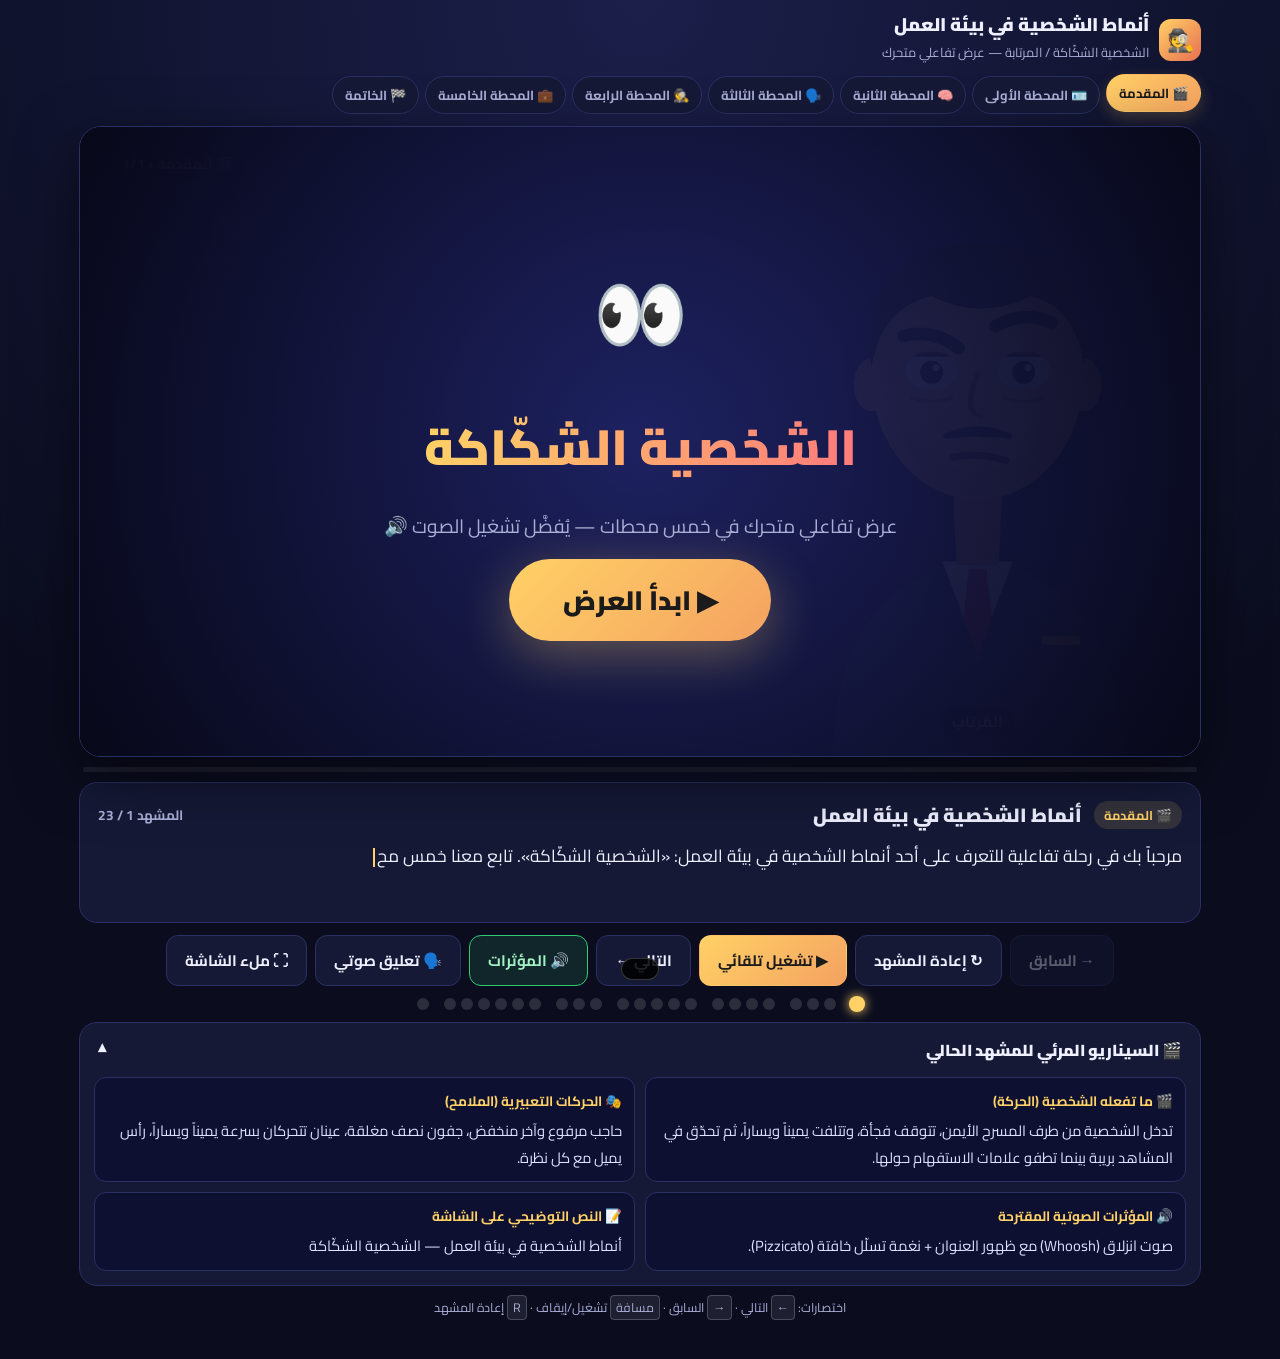
==== commit 8a9210d8: "Add files via upload" ====
--- a/index.html
+++ b/index.html
@@ -1,388 +1,976 @@
 <!DOCTYPE html>
 <html lang="ar" dir="rtl">
 <head>
-  <meta charset="UTF-8">
-  <meta name="viewport" content="width=device-width, initial-scale=1.0">
-  <title>نَسْج | متجر السجاد المنزلي الفاخر</title>
-  <link rel="preconnect" href="https://fonts.googleapis.com">
-  <link rel="preconnect" href="https://fonts.gstatic.com" crossorigin>
-  <link href="https://fonts.googleapis.com/css2?family=Tajawal:wght@300;400;500;700;800;900&display=swap" rel="stylesheet">
-  <link rel="stylesheet" href="styles.css">
+<meta charset="UTF-8">
+<meta name="viewport" content="width=device-width, initial-scale=1.0">
+<title>أنماط الشخصية في بيئة العمل | الشخصية الشكّاكة</title>
+<link rel="preconnect" href="https://fonts.googleapis.com">
+<link href="https://fonts.googleapis.com/css2?family=Cairo:wght@400;600;700;900&family=Amiri:wght@700&display=swap" rel="stylesheet">
+<style>
+:root{--bg:#0b0d1f;--panel:#151936;--line:#2a3063;--txt:#eef0ff;--muted:#a9aed6;--accent:#ffd166;--red:#e63946;--green:#2ecc71}
+*{box-sizing:border-box;margin:0;padding:0}
+body{font-family:'Cairo',Tahoma,sans-serif;background:radial-gradient(circle at 50% 0,#1b1f4a,var(--bg) 60%);color:var(--txt);min-height:100vh}
+button{font-family:inherit;cursor:pointer}
+.app{max-width:1150px;margin:0 auto;padding:14px 14px 40px}
+
+/* ---------- Header ---------- */
+header{display:flex;flex-wrap:wrap;align-items:center;justify-content:space-between;gap:10px;margin-bottom:12px}
+.brand{display:flex;align-items:center;gap:10px}
+.brand .logo{width:42px;height:42px;border-radius:12px;background:linear-gradient(135deg,#ffd166,#e76f51);display:grid;place-items:center;font-size:22px}
+.brand h1{font-size:1.15rem;font-weight:900;line-height:1.2}
+.brand small{color:var(--muted);font-size:.8rem}
+.stations{display:flex;flex-wrap:wrap;gap:6px}
+.st-chip{background:var(--panel);border:1px solid var(--line);color:var(--muted);padding:6px 12px;border-radius:999px;font-size:.82rem;font-weight:700;transition:.25s}
+.st-chip:hover{color:#fff;border-color:#4a52a0}
+.st-chip.active{background:linear-gradient(135deg,#ffd166,#f4a261);color:#1b1b1b;border-color:transparent;transform:translateY(-2px);box-shadow:0 6px 16px #ffd16633}
+.st-chip.done{color:#cfd3ff}
+
+/* ---------- Stage ---------- */
+.stage-wrap{container-type:inline-size;width:100%}
+#stage{position:relative;width:100%;aspect-ratio:16/9;border-radius:22px;overflow:hidden;font-size:1.7cqw;border:1px solid var(--line);box-shadow:0 20px 60px #0008;transition:filter .35s, transform .35s, opacity .35s;isolation:isolate}
+#stage.leaving{opacity:0;filter:blur(8px);transform:scale(.97)}
+#stage[data-st="0"],#stage[data-st="6"]{background:radial-gradient(circle at 70% 30%,#2e3180,#0d0f2b 70%)}
+#stage[data-st="1"]{background:radial-gradient(circle at 70% 30%,#2b3d8f,#0f1638 70%)}
+#stage[data-st="2"]{background:radial-gradient(circle at 70% 30%,#7a2860,#1d0c25 70%)}
+#stage[data-st="3"]{background:radial-gradient(circle at 70% 30%,#2a6b4f,#0b1f17 70%)}
+#stage[data-st="4"]{background:radial-gradient(circle at 70% 30%,#1b4a5a,#050f14 70%)}
+#stage[data-st="5"]{background:radial-gradient(circle at 70% 30%,#7a4f22,#1e140b 70%)}
+.floor{position:absolute;left:0;right:0;bottom:0;height:13%;background:linear-gradient(#0000,#0007);border-top:1px solid #ffffff14;z-index:0}
+.vignette{position:absolute;inset:0;background:radial-gradient(ellipse at center,#0000 55%,#0008);pointer-events:none;z-index:9}
+.bg-eye{position:absolute;width:9em;height:4.5em;border-radius:50%;border:.25em solid #fff;opacity:.05;display:grid;place-items:center;z-index:0;animation:drift 14s ease-in-out infinite}
+.bg-eye::after{content:'';width:2.2em;height:2.2em;border-radius:50%;background:#fff;animation:dartBg 4s ease-in-out infinite}
+@keyframes drift{50%{transform:translateY(-1.5em) rotate(4deg)}}
+@keyframes dartBg{0%,30%{transform:translateX(0)}40%,60%{transform:translateX(-2.4em)}70%,90%{transform:translateX(2.4em)}}
+#propsBack{position:absolute;inset:0;z-index:1}
+#props{position:absolute;inset:0;z-index:3}
+#charWrap{position:absolute;right:2.5%;bottom:0;height:90%;aspect-ratio:220/320;z-index:2}
+#charWrap.enter{animation:charIn .8s cubic-bezier(.2,.9,.3,1.2) both}
+@keyframes charIn{from{opacity:0;transform:translateX(25%)}to{opacity:1;transform:none}}
+#charMood,#charMood svg{width:100%;height:100%;display:block}
+#charMood svg{transform-origin:50% 100%;animation:breathe 3.2s ease-in-out infinite;filter:drop-shadow(0 1em 1.2em #0008)}
+@keyframes breathe{50%{transform:scaleY(1.012) translateY(-.3%)}}
+.char-name{position:absolute;bottom:3%;right:50%;transform:translateX(50%);background:#000a;border:1px solid #fff3;padding:.15em .8em;border-radius:999px;font-size:.8em;font-weight:700;white-space:nowrap}
+.scene-tag{position:absolute;top:3%;left:2.5%;z-index:8;background:#0008;border:1px solid #fff2;padding:.25em .9em;border-radius:999px;font-size:.75em;font-weight:700;color:#ffe9a8}
+.sound-wave{position:absolute;top:3%;right:2.5%;z-index:8;display:flex;gap:.18em;align-items:flex-end;height:1.4em;opacity:0;transition:.3s}
+.sound-wave.on{opacity:.9}
+.sound-wave i{width:.25em;background:var(--accent);border-radius:2px;animation:eq .8s ease-in-out infinite}
+.sound-wave i:nth-child(2){animation-delay:.2s}.sound-wave i:nth-child(3){animation-delay:.4s}.sound-wave i:nth-child(4){animation-delay:.1s}
+@keyframes eq{0%,100%{height:20%}50%{height:100%}}
+
+/* ---------- Character moods ---------- */
+.mouth,.opt,.tint{opacity:0;transition:opacity .3s}
+.head{transform-box:fill-box;transform-origin:50% 95%;transition:transform .35s}
+.pupil{transition:transform .3s}
+.lid{transform:translateY(-26px);transition:transform .3s}
+.brow{transform-box:fill-box;transform-origin:center;transition:transform .3s}
+.mood-suspicious .m-flat,.mood-spy .m-small,.mood-listen .m-small,.mood-angry .m-grit,.mood-hurt .m-frown,.mood-jealous .m-frown,.mood-smug .m-smirk,.mood-leader .m-smirk,.mood-stern .m-line,.mood-shock .m-o{opacity:1}
+/* suspicious */
+.mood-suspicious .lid{transform:translateY(-9px)}
+.mood-suspicious .brow-l{transform:translateY(3px) rotate(9deg)}
+.mood-suspicious .brow-r{transform:translateY(-7px)}
+.mood-suspicious .pupil{animation:dart 3.4s ease-in-out infinite}
+.mood-suspicious .head{animation:look 3.4s ease-in-out infinite}
+@keyframes dart{0%,18%{transform:translateX(0)}22%,42%{transform:translateX(-8px)}46%,62%{transform:translateX(8px)}66%,80%{transform:translate(-4px,-1px)}84%,100%{transform:translateX(0)}}
+@keyframes look{0%,18%{transform:rotate(0)}22%,42%{transform:rotate(-3deg)}46%,62%{transform:rotate(3deg)}66%,100%{transform:rotate(0)}}
+/* angry */
+.mood-angry .lid{transform:translateY(-8px)}
+.mood-angry .brow-l{transform:translateY(5px) rotate(16deg)}
+.mood-angry .brow-r{transform:translateY(5px) rotate(-16deg)}
+.mood-angry .tint-red{opacity:.3}
+.mood-angry .anger{opacity:1}
+.mood-angry .head{animation:shake .1s 8 alternate}
+@keyframes shake{from{transform:translateX(-3px) rotate(-1deg)}to{transform:translateX(3px) rotate(1deg)}}
+/* hurt */
+.mood-hurt .lid{transform:translateY(-12px)}
+.mood-hurt .brow-l{transform:rotate(-12deg)}
+.mood-hurt .brow-r{transform:rotate(12deg)}
+.mood-hurt .head{transform:rotate(4deg)}
+.mood-hurt .sweat,.mood-shock .sweat,.mood-sweat .sweat{opacity:1}
+.mood-hurt .pupil{transform:translateY(2px)}
+/* smug & leader */
+.mood-smug .lid,.mood-leader .lid{transform:translateY(-7px)}
+.mood-smug .brow,.mood-leader .brow{transform:translateY(-4px)}
+.mood-smug .head,.mood-leader .head{transform:rotate(-5deg) translateY(-2px)}
+.mood-smug .pupil,.mood-leader .pupil{transform:translateX(-4px)}
+.mood-leader .crown{opacity:1}
+/* stern */
+.mood-stern .lid{transform:translateY(-8px)}
+.mood-stern .brow{transform:translateY(5px)}
+.mood-stern .armsCross{opacity:1}
+/* spy */
+.mood-spy .eyeL .lid{transform:translateY(-5px)}
+.mood-spy .eyeR .lid{transform:translateY(-20px)}
+.mood-spy .brow-l{transform:translateY(4px) rotate(12deg)}
+.mood-spy .brow-r{transform:translateY(-9px)}
+.mood-spy .pupil{transform:translateX(5px)}
+.mood-spy .armSpy{opacity:1}
+.mood-spy .head{transform:rotate(3deg)}
+/* listen */
+.mood-listen .lid{transform:translateY(-9px)}
+.mood-listen .brow-l{transform:rotate(8deg)}
+.mood-listen .brow-r{transform:translateY(-6px)}
+.mood-listen .pupil{transform:translateX(8px)}
+.mood-listen .armEar,.mood-listen .earGlow{opacity:1}
+.mood-listen .head{transform:rotate(6deg)}
+.earGlow{animation:pulse 1.2s ease-in-out infinite;transform-box:fill-box;transform-origin:center}
+/* jealous */
+.mood-jealous .lid{transform:translateY(-8px)}
+.mood-jealous .brow-l{transform:translateY(3px) rotate(9deg)}
+.mood-jealous .brow-r{transform:translateY(3px) rotate(-9deg)}
+.mood-jealous .pupil{transform:translateX(-8px)}
+.mood-jealous .tint-green{opacity:.32}
+/* shock */
+.mood-shock .lid{transform:translateY(-30px)}
+.mood-shock .brow{transform:translateY(-10px)}
+.mood-shock .head{transform:translateY(-4px)}
+
+/* ---------- Generic animation utilities ---------- */
+.a{animation-duration:.7s;animation-fill-mode:both;animation-delay:var(--d,0s);animation-timing-function:cubic-bezier(.2,.9,.3,1.25)}
+.pop{animation-name:pop}.fadeUp{animation-name:fadeUp}.slideInL{animation-name:slideInL;animation-duration:1s}.stampIn{animation-name:stampIn;animation-duration:.45s}
+@keyframes pop{from{opacity:0;transform:scale(.2) rotate(var(--r,0deg))}to{opacity:1;transform:scale(1) rotate(var(--r,0deg))}}
+@keyframes fadeUp{from{opacity:0;transform:translateY(1.6em)}to{opacity:1;transform:none}}
+@keyframes slideInL{from{opacity:0;transform:translateX(-12em)}to{opacity:1;transform:none}}
+@keyframes stampIn{0%{opacity:0;transform:scale(3) rotate(var(--r,0deg))}70%{opacity:1;transform:scale(.9) rotate(var(--r,0deg))}100%{opacity:1;transform:scale(1) rotate(var(--r,0deg))}}
+@keyframes spin{to{transform:rotate(360deg)}}
+@keyframes pulse{50%{transform:scale(1.12);opacity:.7}}
+@keyframes floaty{50%{transform:translateY(-.6em)}}
+@keyframes blink{0%,100%{opacity:.15}10%,30%{opacity:1}}
+@keyframes twinkle{50%{transform:scale(.6) rotate(20deg);opacity:.4}}
+@keyframes jiggle{0%,100%{transform:rotate(0)}25%{transform:rotate(-4deg)}75%{transform:rotate(4deg)}}
+
+.center{position:absolute;left:0;top:0;bottom:0;width:62%;display:flex;align-items:center;justify-content:center;flex-direction:column;gap:.6em}
+.person{position:absolute;width:3.6em;height:6.6em;transform-origin:bottom center}
+.person .h{position:absolute;top:0;left:.5em;width:2.6em;height:2.8em;border-radius:50%;background:#f0c08a;z-index:1}
+.person .h i{position:absolute;top:1.1em;width:.32em;height:.4em;border-radius:50%;background:#222}
+.person .h i:first-child{left:.65em}.person .h i:last-child{right:.65em}
+.person .b{position:absolute;top:2.5em;left:0;width:3.6em;height:4.1em;border-radius:1.8em 1.8em .5em .5em;background:var(--c,#4a7bd1)}
+.person.dark .h,.person.dark .b{background:#05070c}
+.chip{position:absolute;background:#ffffff1c;border:1px solid #ffffff40;backdrop-filter:blur(4px);color:#fff;padding:.3em .9em;border-radius:999px;font-weight:700;font-size:.95em;white-space:nowrap;box-shadow:0 .3em 1em #0004}
+.chip.big{font-size:1.15em;white-space:normal;max-width:30em;border-radius:1em;line-height:1.6}
+.chip.red{background:#e63946e0;border-color:#ff8a93}
+.chip.gold{background:#ffd166;color:#2b1d00;border-color:#fff3b0}
+.chip.green{background:#2ecc71e0;border-color:#a7f3c8;color:#032b14}
+.bubble{position:absolute;background:#fff;color:#1d1d2b;padding:.55em 1em;border-radius:1.1em;font-weight:700;font-size:1em;line-height:1.55;max-width:20em;box-shadow:0 .4em 1.2em #0005;z-index:4}
+.bubble::after{content:'';position:absolute;bottom:-.7em;left:1.4em;border:.75em solid transparent;border-top-color:#fff;border-bottom:0}
+.bubble.r::after{left:auto;right:1.4em}
+.bubble.big{font-size:1.25em}
+.bubble.thought{border-radius:2em;background:#f3f0ff}
+.bubble.thought::after{border:none;width:.9em;height:.9em;border-radius:50%;background:#f3f0ff;bottom:-1.1em;right:1.2em;left:auto;box-shadow:.8em .9em 0 -.15em #f3f0ff}
+.bubble.thorn{background:#fff0f0;border:.18em dashed #e63946}
+.bubble.thorn::after{border-top-color:#e63946}
+.emo{position:absolute;line-height:1}
+.qm{position:absolute;font-size:3.5em;font-weight:900;color:#ffd166;text-shadow:0 0 .4em #ffd16688;animation:pop .6s var(--d) both,floaty 3s calc(var(--d) + .6s) ease-in-out infinite}
+.qm.s{font-size:2em;color:#fff}
+.stamp{position:absolute;font-size:2.6em;font-weight:900;color:var(--red);border:.12em solid var(--red);padding:0 .5em;border-radius:.3em;background:#fffffff0;box-shadow:0 .2em .8em #0006;animation:stampIn .45s var(--d) both}
+.stamp.sm{font-size:1.4em}
+.title-card{text-align:center;background:#0006;border:1px solid #fff3;padding:1.4em 2.4em;border-radius:1.2em;backdrop-filter:blur(6px)}
+.title-card small{color:var(--accent);font-weight:700;font-size:1.1em}
+.title-card h1{font-size:3.4em;font-weight:900;background:linear-gradient(90deg,#ffd166,#ff7b7b);-webkit-background-clip:text;background-clip:text;color:transparent;line-height:1.4}
+.title-card p{color:#dfe2ff}
+.lens{position:absolute;width:5em;height:5em;border:.45em solid #d4a72c;border-radius:50%;background:radial-gradient(circle at 35% 35%,#ffffff55,#bfe3ff22);box-shadow:0 0 1em #0006;z-index:5}
+.lens::after{content:'';position:absolute;width:.7em;height:3em;background:#6b4423;border-radius:.3em;bottom:-2.7em;right:-.9em;transform:rotate(-40deg)}
+.lens.scan{animation:pop .5s var(--d) both,scan 4s calc(var(--d) + .5s) ease-in-out infinite}
+@keyframes scan{0%,100%{left:2%}50%{left:44%}}
+.lens.zoom{animation:pop .5s var(--d) both,pulse 1.2s calc(var(--d) + .5s) ease-in-out infinite}
+
+/* meter */
+.meter{position:absolute}
+.m-title{font-weight:900;font-size:1.3em;margin-bottom:.6em;color:var(--accent)}
+.m-bar{position:relative;height:2.2em;border-radius:1.1em;background:#ffffff1a;border:1px solid #fff3}
+.m-fill{position:absolute;inset:0;border-radius:1.1em;background:linear-gradient(to left,#2ecc71,#f1c40f,#e67e22,#e74c3c);clip-path:inset(0 0 0 100%);animation:fillR 5s 1s ease-in-out forwards}
+@keyframes fillR{to{clip-path:inset(0 0 0 0)}}
+.m-needle{position:absolute;top:-.7em;bottom:-.7em;width:.4em;border-radius:.2em;background:#fff;right:0;box-shadow:0 0 .6em #fff;animation:needle 5s 1s ease-in-out forwards}
+@keyframes needle{to{right:calc(100% - .4em)}}
+.m-labels{display:flex;justify-content:space-between;margin-top:1em;font-size:.95em;line-height:1.5}
+.m-labels span:last-child{text-align:left}
+.m-faces{display:flex;justify-content:space-between;font-size:2em;margin-bottom:.3em}
+
+/* radar */
+.radar{position:absolute;width:15em;height:15em;border-radius:50%;background:repeating-radial-gradient(circle,#0b3d2a 0 2.4em,#0e5a3a 2.4em 2.5em);border:.2em solid #19ff8c88;box-shadow:0 0 2em #19ff8c33;overflow:hidden}
+.radar .sweep{position:absolute;inset:0;border-radius:50%;background:conic-gradient(#19ff8c99,#0000 22%);animation:spin 2.4s linear infinite}
+.blip{position:absolute;width:.9em;height:.9em;border-radius:50%;background:#ff4d4d;box-shadow:0 0 .8em #f00;animation:blink 2.4s var(--bd) infinite}
+
+/* spill / notes / safe */
+.cup{position:absolute;font-size:2.4em;animation:pop .4s .3s both,cupFly 1s 1s cubic-bezier(.3,.6,.4,1) forwards}
+@keyframes cupFly{to{transform:translate(-11em,1.5em) rotate(-260deg);opacity:0}}
+.note{position:absolute;background:#fffbe6;color:#3a2a00;font-weight:700;padding:.8em 1.2em;border-radius:.4em;box-shadow:0 .4em 1em #0006;line-height:1.6;transform-origin:center}
+.note.bad{background:#e63946;color:#fff;font-size:1.4em;font-weight:900}
+@keyframes vanish{to{opacity:0;transform:scale(.4)}}
+@keyframes intoSafe{to{opacity:0;transform:translate(var(--tx),var(--ty)) scale(.1) rotate(30deg)}}
+.safe{position:absolute;text-align:center;background:linear-gradient(#5c6378,#2d3142);border:.25em solid #9aa1b9;border-radius:.6em;padding:.5em 1em;font-size:1.1em;box-shadow:0 .5em 1.5em #0008}
+.safe b{display:block;font-size:2.4em;line-height:1.2}
+.ball{position:absolute;transform:translate(-50%,-50%);background:#e63946;color:#fff;font-weight:900;padding:.4em .9em;border-radius:999px;box-shadow:0 .3em 1em #0007;white-space:nowrap;z-index:5}
+@keyframes ballPass{0%{left:58%;top:28%;opacity:0}8%{opacity:1}33%{left:37%;top:56%}50%{left:30%;top:36%}66%{left:23%;top:56%}83%{left:16%;top:36%}100%{left:9%;top:56%;opacity:1}}
+.shout{position:absolute;font-weight:900;color:#ff4d5e;font-size:2.2em;text-shadow:0 .1em 0 #fff,0 0 .5em #000;z-index:5}
+.arg{position:absolute;background:#2a9d8f;color:#fff;font-weight:700;padding:.25em .8em;border-radius:999px;opacity:0;animation:argBounce 1.8s var(--d) ease-in-out forwards}
+@keyframes argBounce{0%{left:12%;opacity:0}10%{opacity:1}55%{left:44%;transform:rotate(0)}100%{left:26%;transform:translateY(5em) rotate(-120deg);opacity:0}}
+.rock{position:absolute;background:#6c6f7d;color:#fff;font-weight:900;font-size:1.4em;padding:.4em 1em;border-radius:1em 1.6em 1.2em 1.8em;border:.15em solid #9a9dab;box-shadow:inset 0 -.3em 0 #0004}
+.tree{position:absolute;bottom:10%;width:7em;height:13em;transform-origin:bottom center}
+.tree::before{content:'';position:absolute;left:0;right:0;top:0;height:80%;background:linear-gradient(#2f9e5b,#145c32);clip-path:polygon(50% 0,100% 100%,0 100%)}
+.tree::after{content:'';position:absolute;left:43%;width:14%;bottom:0;height:22%;background:#5b3a1e}
+.jungle-tint{position:absolute;inset:0;background:linear-gradient(#0a2a1488,#0000);animation:fadeUp 1s both}
+.fish{position:absolute;font-size:2.6em;animation:swim 5s linear infinite both}
+.fish.big{font-size:4.4em}
+@keyframes swim{0%{left:60%;opacity:0}6%{opacity:1}92%{opacity:1}100%{left:-8%;opacity:0}}
+.step{position:absolute;bottom:10%;width:14%;background:linear-gradient(#8d99ae,#4a5568);border-radius:.4em .4em 0 0;box-shadow:inset 0 .3em 0 #fff3;transform-origin:bottom;animation:growUp .6s var(--d) both}
+@keyframes growUp{from{transform:scaleY(0)}to{transform:scaleY(1)}}
+.spot{position:absolute;top:-5%;left:60%;width:40%;height:110%;background:radial-gradient(ellipse at 50% 100%,#fff6c8aa,#fff6c822 45%,#0000 70%),linear-gradient(#fff6c822,#fff6c844);clip-path:polygon(40% 0,60% 0,100% 100%,0 100%);animation:flick 1.2s .2s both}
+@keyframes flick{0%{opacity:0}20%{opacity:.8}30%{opacity:.1}50%{opacity:1}60%{opacity:.4}100%{opacity:1}}
+.spark{position:absolute;font-size:1.8em;animation:pop .5s var(--d) both,twinkle 1.4s calc(var(--d) + .5s) ease-in-out infinite}
+.wall{position:absolute;left:33%;top:18%;bottom:10%;width:2.4em;background:repeating-linear-gradient(#8b5e3c 0 1.4em,#6f4a2f 1.4em 1.5em);border-radius:.3em;box-shadow:.4em 0 1em #0006}
+.peek{animation:pop .5s var(--d) both,jiggle 1s calc(var(--d) + .5s) ease-in-out infinite}
+.lockbox,.dossier,.book,.tool{position:absolute;text-align:center;background:#ffffff14;border:1px solid #ffffff40;border-radius:.8em;padding:.5em 1em;backdrop-filter:blur(4px)}
+.lockbox{font-size:1.4em}.lockbox b,.dossier b,.book b,.tool b{display:block;font-size:.8em}.lockbox small,.dossier small,.tool small{display:block;color:#ffb3b3;font-size:.65em;font-weight:700}
+.dossier{font-size:2.6em;background:#5a3b16cc;border-color:#d9a35b}
+.scroll{background:linear-gradient(#f6e7c1,#e8d3a0);color:#3b2a10;padding:1.4em 2.6em;border-radius:.6em;box-shadow:0 .6em 2em #0008,inset 0 0 2em #b88a4a55;text-align:center;font-family:'Amiri',serif;position:relative;transform-origin:top;animation:unroll 1s .3s cubic-bezier(.2,.8,.3,1) both}
+.scroll::before,.scroll::after{content:'';position:absolute;left:-.6em;right:-.6em;height:1em;background:linear-gradient(#8b5e3c,#5b3a1e);border-radius:.5em}
+.scroll::before{top:-.5em}.scroll::after{bottom:-.5em}
+@keyframes unroll{from{transform:scaleY(0);opacity:0}to{transform:scaleY(1);opacity:1}}
+.verse{font-size:2.1em;line-height:1.8;clip-path:inset(0 0 0 100%);animation:reveal 1.6s var(--d) ease-out forwards}
+@keyframes reveal{to{clip-path:inset(0 0 0 0)}}
+.poet{font-size:1.2em;color:#7a4b1c;margin-top:.3em}
+.paper{position:absolute;background:#fff;color:#222;font-weight:700;font-size:.85em;padding:.4em .7em;border-radius:.3em;box-shadow:0 .3em .8em #0006;border-right:.3em solid var(--red);white-space:nowrap}
+@keyframes fall{to{opacity:0;transform:translate(var(--tx),var(--ty)) scale(.2) rotate(18deg)}}
+.counter{position:absolute;font-size:1.4em;font-weight:900;background:#000a;padding:.3em 1em;border-radius:.6em;border:1px solid #ff8a93}
+.counter b{color:#ff6b6b;font-size:1.3em}
+.book{font-size:1.6em}.book .ic{font-size:2.6em;display:block;line-height:1.1}
+.tool{font-size:1.4em}.tool .ic{font-size:2.4em;display:block}
+.heartf{font-size:5em;animation:pop .5s .3s both,freeze 1.2s 1.4s forwards}
+@keyframes freeze{to{filter:hue-rotate(190deg) saturate(.6) brightness(1.4);transform:scale(.85)}}
+.brain{font-size:5em;animation:pop .5s .6s both,glow 1.6s 1.2s ease-in-out infinite}
+@keyframes glow{50%{filter:drop-shadow(0 0 .3em #ffd166) brightness(1.2)}}
+.balance{position:absolute;width:22em;height:9em}
+.balance .post{position:absolute;left:50%;top:1.6em;bottom:0;width:.5em;margin-left:-.25em;background:#cfd3e6;border-radius:.2em}
+.balance .post::after{content:'';position:absolute;bottom:0;left:-2.5em;width:5.5em;height:.6em;background:#cfd3e6;border-radius:.3em}
+.beam{position:absolute;top:1.4em;left:0;right:0;height:.45em;background:#e8ebf7;border-radius:.2em;animation:tilt 1.2s 2.6s cubic-bezier(.3,1.6,.5,1) both}
+@keyframes tilt{from{transform:rotate(0)}to{transform:rotate(-12deg)}}
+.pan{position:absolute;top:.4em;background:#ffffff22;border:1px solid #fff6;border-top:.2em solid #e8ebf7;border-radius:0 0 1.2em 1.2em;padding:.5em .9em;font-weight:900;white-space:nowrap}
+.pan.l{left:-1em}.pan.r{right:-1em;font-size:.8em}
+.wave{position:absolute;width:3em;height:3em;border:.25em solid #ffd166;border-radius:50%;border-left-color:transparent;border-bottom-color:transparent;transform:rotate(45deg);opacity:0;animation:waveGo 2.2s var(--d) ease-out infinite}
+@keyframes waveGo{0%{opacity:0;transform:translateX(0) rotate(45deg) scale(.4)}20%{opacity:1}100%{opacity:0;transform:translateX(16em) rotate(45deg) scale(2)}}
+.shadowp{position:absolute;font-size:5em;filter:brightness(0) drop-shadow(0 0 .1em #f00);opacity:.0;animation:fadeUp 1s var(--d) forwards}
+.shadowp + .reye{position:absolute}
+.good{position:absolute;background:#2ecc71;color:#032b14;font-weight:900;padding:.25em .7em;border-radius:999px;font-size:.9em;animation:pop .5s var(--d) both,dim .8s 3.4s forwards}
+@keyframes dim{to{filter:grayscale(1);opacity:.25;transform:scale(.85)}}
+.flaw{position:absolute;width:1.1em;height:1.1em;border-radius:50%;background:#e63946;box-shadow:0 0 .8em #f00;z-index:2}
+.track{position:absolute;background:#0006;border:1px solid #fff3;border-radius:1em;padding:1em 1em 1em 4.5em}
+.lane{position:relative;height:3.6em;border-bottom:.15em dashed #fff4;margin-bottom:.6em}
+.token{position:absolute;right:0;top:.2em;font-size:2.2em;text-align:center;line-height:1}
+.token small{display:block;font-size:.35em;font-weight:700;color:#fff}
+.token.me{animation:raceMe 5s 1s ease-in-out forwards;filter:drop-shadow(0 0 .25em #3ddc84)}
+.token.other{animation:raceOther 5s 1s ease-in-out forwards}
+@keyframes raceMe{0%{right:0}30%{right:20%}50%{right:32%}70%{right:62%}100%{right:84%}}
+@keyframes raceOther{0%{right:0}30%{right:30%}50%{right:48%}70%{right:62%}100%{right:82%}}
+.finish{position:absolute;left:.6em;top:50%;transform:translateY(-50%);font-size:3em;animation:pulse 1.2s infinite}
+.flames{position:absolute;font-size:1.6em;animation:twinkle .5s infinite}
+.sum-grid{display:grid;grid-template-columns:repeat(2,1fr);gap:.6em;width:88%}
+.sum-card{background:#ffffff14;border:1px solid #ffffff33;border-radius:.8em;padding:.6em .9em;display:flex;gap:.6em;align-items:center;font-weight:700}
+.sum-card span{font-size:1.6em}
+.sum-card:last-child{grid-column:1/-1;justify-content:center}
+
+/* station card overlay */
+#stationCard{position:absolute;inset:0;z-index:20;display:flex;align-items:center;justify-content:center;background:radial-gradient(circle,#1d2160f2,#070818f8);opacity:0;pointer-events:none;transition:opacity .35s}
+#stationCard.show{opacity:1}
+#stationCard .sc-inner{text-align:center}
+#stationCard.show .sc-inner{animation:pop .7s cubic-bezier(.2,.9,.3,1.3) both}
+.sc-num{color:var(--accent);font-weight:900;font-size:1.4em;letter-spacing:.05em}
+.sc-icon{font-size:5em;line-height:1.3}
+.sc-name{font-size:2.6em;font-weight:900}
+.sc-line{height:.25em;width:0;margin:.5em auto 0;background:linear-gradient(90deg,#ffd166,#e76f51);border-radius:1em}
+#stationCard.show .sc-line{animation:line 1s .3s forwards}
+@keyframes line{to{width:60%}}
+
+/* start overlay */
+#startOverlay{position:absolute;inset:0;z-index:30;display:flex;flex-direction:column;gap:.8em;align-items:center;justify-content:center;background:radial-gradient(circle,#1d2160ee,#070818fa);text-align:center}
+#startOverlay h2{font-size:2.6em;font-weight:900;background:linear-gradient(90deg,#ffd166,#ff7b7b);-webkit-background-clip:text;background-clip:text;color:transparent}
+#startOverlay p{color:var(--muted)}
+#startBtn{font-size:1.4em;font-weight:900;padding:.6em 2em;border:none;border-radius:999px;background:linear-gradient(135deg,#ffd166,#f4a261);color:#1b1b1b;box-shadow:0 .5em 2em #ffd16655;animation:pulse 1.6s infinite}
+.start-eyes{font-size:4em;animation:jiggle 1.4s infinite}
+
+/* ---------- Bottom UI ---------- */
+#timebar{height:5px;background:#ffffff14;border-radius:3px;margin:10px 4px 0;overflow:hidden}
+#timebar i{display:block;height:100%;width:0;background:linear-gradient(90deg,#ffd166,#e76f51)}
+.caption{background:var(--panel);border:1px solid var(--line);border-radius:18px;padding:14px 18px;margin-top:10px}
+.cap-head{display:flex;flex-wrap:wrap;align-items:center;gap:8px 12px;margin-bottom:6px}
+#stLabel{background:#ffd16622;color:var(--accent);padding:2px 10px;border-radius:999px;font-size:.8rem;font-weight:700}
+#scTitle{font-size:1.2rem;font-weight:900;flex:1}
+#counter{color:var(--muted);font-size:.85rem;font-weight:700}
+#narr{font-size:1.08rem;line-height:2;min-height:4em;cursor:pointer}
+#narr .cursor{display:inline-block;width:2px;height:1.1em;background:var(--accent);vertical-align:middle;animation:blink 1s infinite;margin-inline-start:2px}
+.controls{display:flex;flex-wrap:wrap;justify-content:center;gap:8px;margin-top:12px}
+.btn{display:inline-flex;align-items:center;gap:6px;background:var(--panel);border:1px solid var(--line);color:var(--txt);padding:10px 18px;border-radius:12px;font-weight:700;font-size:.95rem;transition:.2s}
+.btn:hover:not(:disabled){border-color:#ffd16688;transform:translateY(-2px)}
+.btn:disabled{opacity:.35;cursor:not-allowed}
+.btn.primary{background:linear-gradient(135deg,#ffd166,#f4a261);color:#1b1b1b;border-color:transparent}
+.btn.toggle.on{background:#2ecc7122;border-color:#2ecc71;color:#9ff0c2}
+#dots{display:flex;flex-wrap:wrap;justify-content:center;gap:5px;margin-top:12px}
+.dot{width:12px;height:12px;border-radius:50%;border:none;background:#ffffff22;transition:.2s}
+.dot.sep{margin-inline-start:10px}
+.dot.active{background:var(--accent);transform:scale(1.35);box-shadow:0 0 8px var(--accent)}
+.dot.seen{background:#ffd16677}
+details.script{background:var(--panel);border:1px solid var(--line);border-radius:18px;margin-top:12px;overflow:hidden}
+details.script summary{padding:12px 18px;font-weight:900;cursor:pointer;list-style:none;display:flex;justify-content:space-between}
+details.script summary::after{content:'▾';transition:.2s}
+details.script[open] summary::after{transform:rotate(180deg)}
+.script-grid{display:grid;grid-template-columns:repeat(2,1fr);gap:10px;padding:0 14px 14px}
+.sc-item{background:#0d1030;border:1px solid var(--line);border-radius:12px;padding:10px 12px}
+.sc-item h4{font-size:.85rem;color:var(--accent);margin-bottom:4px}
+.sc-item p{font-size:.92rem;line-height:1.8;color:#dde0ff}
+.hint{text-align:center;color:var(--muted);font-size:.78rem;margin-top:10px}
+kbd{background:#ffffff14;border:1px solid #fff3;border-radius:4px;padding:0 5px;font-family:inherit}
+#toast{position:fixed;bottom:20px;left:50%;transform:translateX(-50%) translateY(100px);background:#000d;border:1px solid #fff3;padding:10px 18px;border-radius:12px;transition:.3s;z-index:99;font-size:.9rem}
+#toast.show{transform:translateX(-50%) translateY(0)}
+@media (max-width:700px){.script-grid{grid-template-columns:1fr}.btn{padding:9px 12px;font-size:.85rem}.brand h1{font-size:1rem}}
+@media (prefers-reduced-motion:reduce){*{animation-duration:.01s!important;animation-iteration-count:1!important}}
+</style>
 </head>
 <body>
-
-  <!-- شريط الإعلان العلوي -->
-  <div class="top-announcement">
-    <span>✨ شحن مجاني لكافة مدن المملكة للطلبات فوق <strong>499 ر.س</strong> | ضمان ذهبي واسترجاع خلال 14 يوماً</span>
-  </div>
-
-  <!-- رأس الموقع -->
-  <header class="site-header">
-    <div class="container header-inner">
-      <div class="header-right">
-        <!-- زر القائمة الجانبية (3 خطوط) -->
-        <button class="icon-btn" id="openDrawerBtn" aria-label="القائمة الرئيسية">
-          <svg viewBox="0 0 24 24" fill="none" stroke="currentColor" stroke-width="2" stroke-linecap="round"><line x1="3" y1="12" x2="21" y2="12"></line><line x1="3" y1="6" x2="21" y2="6"></line><line x1="3" y1="18" x2="21" y2="18"></line></svg>
-        </button>
-
-        <!-- الشعار -->
-        <a href="#" class="brand-logo" onclick="resetFilters(); return false;">
-          <div class="brand-mark">ن</div>
-          <div class="brand-text">
-            <span class="brand-title">نَسْج</span>
-            <span class="brand-subtitle">RUGS & CARPETS</span>
-          </div>
-        </a>
+<div class="app">
+  <header>
+    <div class="brand">
+      <div class="logo">🕵️</div>
+      <div><h1>أنماط الشخصية في بيئة العمل</h1><small>الشخصية الشكّاكة / المرتابة — عرض تفاعلي متحرك</small></div>
+    </div>
+    <nav class="stations" id="stations" aria-label="المحطات"></nav>
+  </header>
+
+  <div class="stage-wrap">
+    <div id="stage" data-st="0">
+      <div class="bg-eye" style="left:6%;top:8%"></div>
+      <div class="bg-eye" style="left:40%;top:62%;animation-delay:-5s"></div>
+      <div class="floor"></div>
+      <div id="propsBack"></div>
+      <div id="charWrap">
+        <div id="charMood" class="mood-suspicious">
+          <svg viewBox="0 0 220 320" aria-label="الشخصية الشكاكة">
+            <defs>
+              <clipPath id="clipL"><ellipse cx="84" cy="102" rx="15" ry="11"/></clipPath>
+              <clipPath id="clipR"><ellipse cx="136" cy="102" rx="15" ry="11"/></clipPath>
+              <radialGradient id="skinG" cx="45%" cy="38%" r="70%"><stop offset="0" stop-color="#ffd9a8"/><stop offset="1" stop-color="#e2a46c"/></radialGradient>
+            </defs>
+            <g class="body">
+              <path d="M28 320 Q30 222 110 208 Q190 222 192 320 Z" fill="#2d3a5a"/>
+              <path d="M90 210 L110 262 L130 210 Z" fill="#f4f4f4"/>
+              <path d="M105 214 L115 214 L119 250 L110 266 L101 250 Z" fill="#b8323a"/>
+              <path d="M90 210 L110 264 L78 244 L84 214 Z" fill="#22304f"/>
+              <path d="M130 210 L110 264 L142 244 L136 214 Z" fill="#22304f"/>
+              <rect x="146" y="252" width="22" height="5" rx="2" fill="#ffd166"/>
+            </g>
+            <path d="M96 166 L124 166 L122 212 L98 212 Z" fill="#d9965f"/>
+            <g class="armsCross opt">
+              <path d="M48 264 Q110 302 172 264" stroke="#1f2a45" stroke-width="30" fill="none" stroke-linecap="round"/>
+              <circle cx="60" cy="268" r="12" fill="#f1c27d"/><circle cx="160" cy="268" r="12" fill="#f1c27d"/>
+            </g>
+            <g class="head">
+              <ellipse cx="50" cy="110" rx="10" ry="15" fill="#e2a46c"/>
+              <ellipse cx="170" cy="110" rx="10" ry="15" fill="#e2a46c"/>
+              <g class="earGlow opt"><circle cx="172" cy="110" r="18" fill="none" stroke="#ffd166" stroke-width="3"/><circle cx="172" cy="110" r="28" fill="none" stroke="#ffd166" stroke-width="2" opacity=".6"/></g>
+              <ellipse cx="110" cy="105" rx="60" ry="70" fill="url(#skinG)"/>
+              <ellipse class="tint tint-red" cx="110" cy="105" rx="60" ry="70" fill="#ff2a2a"/>
+              <ellipse class="tint tint-green" cx="110" cy="105" rx="60" ry="70" fill="#22d36b"/>
+              <path d="M50 100 Q44 32 110 30 Q176 32 170 100 Q166 66 140 60 Q112 74 84 60 Q56 66 50 100 Z" fill="#2b2118"/>
+              <path d="M66 128 Q110 190 154 128 Q150 168 110 174 Q70 168 66 128 Z" fill="#000" opacity=".07"/>
+              <g class="eyeL" clip-path="url(#clipL)">
+                <ellipse cx="84" cy="102" rx="15" ry="11" fill="#fff"/>
+                <g class="pupil"><circle cx="84" cy="103" r="6.5" fill="#1d1d1d"/><circle cx="86.5" cy="100.5" r="2" fill="#fff"/></g>
+                <g class="lid"><rect x="66" y="78" width="36" height="24" fill="#e2a46c"/><line x1="66" y1="102" x2="102" y2="102" stroke="#6b3f22" stroke-width="2.5"/></g>
+              </g>
+              <g class="eyeR" clip-path="url(#clipR)">
+                <ellipse cx="136" cy="102" rx="15" ry="11" fill="#fff"/>
+                <g class="pupil"><circle cx="136" cy="103" r="6.5" fill="#1d1d1d"/><circle cx="138.5" cy="100.5" r="2" fill="#fff"/></g>
+                <g class="lid"><rect x="118" y="78" width="36" height="24" fill="#e2a46c"/><line x1="118" y1="102" x2="154" y2="102" stroke="#6b3f22" stroke-width="2.5"/></g>
+              </g>
+              <path d="M72 117 Q84 122 96 117" stroke="#b9794a" stroke-width="2" fill="none"/>
+              <path d="M124 117 Q136 122 148 117" stroke="#b9794a" stroke-width="2" fill="none"/>
+              <g class="brow brow-l"><path d="M68 82 Q84 75 100 84" stroke="#2b2118" stroke-width="7" fill="none" stroke-linecap="round"/></g>
+              <g class="brow brow-r"><path d="M120 84 Q136 75 152 82" stroke="#2b2118" stroke-width="7" fill="none" stroke-linecap="round"/></g>
+              <path d="M110 104 Q101 126 112 128" stroke="#b0703f" stroke-width="3" fill="none" stroke-linecap="round"/>
+              <path d="M92 139 Q110 131 128 139 Q110 137 92 139 Z" fill="#2b2118" stroke="#2b2118" stroke-width="3" stroke-linejoin="round"/>
+              <path class="mouth m-flat" d="M96 151 Q112 148 126 153" stroke="#5a2a1a" stroke-width="4" fill="none" stroke-linecap="round"/>
+              <path class="mouth m-frown" d="M95 156 Q110 144 125 156" stroke="#5a2a1a" stroke-width="4" fill="none" stroke-linecap="round"/>
+              <path class="mouth m-smirk" d="M95 151 Q115 155 128 143" stroke="#5a2a1a" stroke-width="4" fill="none" stroke-linecap="round"/>
+              <path class="mouth m-line" d="M97 151 L123 151" stroke="#5a2a1a" stroke-width="4.5" fill="none" stroke-linecap="round"/>
+              <path class="mouth m-small" d="M103 151 Q110 149 117 151" stroke="#5a2a1a" stroke-width="4" fill="none" stroke-linecap="round"/>
+              <g class="mouth m-grit"><rect x="93" y="144" width="34" height="14" rx="5" fill="#fff" stroke="#5a2a1a" stroke-width="3"/><path d="M93 151 H127 M102 144 V158 M110 144 V158 M118 144 V158" stroke="#5a2a1a" stroke-width="1.5"/></g>
+              <ellipse class="mouth m-o" cx="110" cy="153" rx="7" ry="9" fill="#5a2a1a"/>
+              <path class="sweat opt" d="M160 66 Q168 80 160 88 Q152 80 160 66 Z" fill="#7cc8ff"/>
+              <text class="anger opt" x="146" y="56" font-size="26">💢</text>
+              <g class="crown opt"><path d="M78 40 L82 6 L96 26 L110 0 L124 26 L138 6 L142 40 Z" fill="#ffd23f" stroke="#c99a00" stroke-width="3" stroke-linejoin="round"/><circle cx="110" cy="24" r="4.5" fill="#e63946"/><circle cx="90" cy="32" r="3" fill="#3a86ff"/><circle cx="130" cy="32" r="3" fill="#3a86ff"/></g>
+            </g>
+            <g class="armSpy opt">
+              <path d="M172 238 Q206 202 194 150" stroke="#2d3a5a" stroke-width="22" fill="none" stroke-linecap="round"/>
+              <circle cx="192" cy="146" r="12" fill="#f1c27d"/>
+              <line x1="186" y1="138" x2="174" y2="122" stroke="#6b4423" stroke-width="8" stroke-linecap="round"/>
+              <circle cx="160" cy="102" r="24" fill="rgba(190,225,255,.35)" stroke="#d4a72c" stroke-width="6"/>
+              <path d="M146 92 Q152 84 162 84" stroke="#fff" stroke-width="3" fill="none" opacity=".8"/>
+            </g>
+            <g class="armEar opt">
+              <path d="M176 240 Q210 190 188 128" stroke="#2d3a5a" stroke-width="22" fill="none" stroke-linecap="round"/>
+              <ellipse cx="183" cy="116" rx="12" ry="16" fill="#f1c27d"/>
+            </g>
+          </svg>
+        </div>
+        <div class="char-name">المُرتاب</div>
       </div>
-
-      <!-- مربع البحث -->
-      <div class="header-search">
-        <div class="search-input-wrap">
-          <span class="search-icon">
-            <svg width="18" height="18" viewBox="0 0 24 24" fill="none" stroke="currentColor" stroke-width="2"><circle cx="11" cy="11" r="8"></circle><line x1="21" y1="21" x2="16.65" y2="16.65"></line></svg>
-          </span>
-          <input type="text" id="searchInput" class="search-input" placeholder="ابحث عن سجادة بالاسم، النمط، أو اللون...">
-          <button class="search-clear-btn" id="searchClearBtn">✕</button>
-        </div>
-      </div>
-
-      <!-- الإجراءات السريعة (سطح المكتب) -->
-      <div class="header-left">
-        <nav class="header-nav">
-          <a href="#" class="nav-link active" onclick="resetFilters(); return false;">الرئيسية</a>
-          <a href="#styles-section" class="nav-link">الأنماط</a>
-          <a href="#sizes-section" class="nav-link">المقاسات</a>
-          <a href="#all-products" class="nav-link">الكتالوج الكامل</a>
-          <a href="admin.html" class="nav-link" style="color:#a87b51; font-weight:700;">⚙️ لوحة الإدارة</a>
-        </nav>
-
-        <button class="icon-btn" id="favHeaderBtn" aria-label="المفضلة" onclick="showToast('قائمة المفضلة: ' + favorites.size + ' قطعة')">
-          <svg viewBox="0 0 24 24" fill="none" stroke="currentColor" stroke-width="2"><path d="M20.84 4.61a5.5 5.5 0 0 0-7.78 0L12 5.67l-1.06-1.06a5.5 5.5 0 0 0-7.78 7.78l1.06 1.06L12 21.23l7.78-7.78 1.06-1.06a5.5 5.5 0 0 0 0-7.78z"></path></svg>
-          <span class="badge-count" id="favCountBadge" style="display:none">0</span>
-        </button>
-
-        <button class="icon-btn" id="openCartBtn" aria-label="سلة المشتريات">
-          <svg viewBox="0 0 24 24" fill="none" stroke="currentColor" stroke-width="2"><circle cx="9" cy="21" r="1"></circle><circle cx="20" cy="21" r="1"></circle><path d="M1 1h4l2.68 13.39a2 2 0 0 0 2 1.61h9.72a2 2 0 0 0 2-1.61L23 6H6"></path></svg>
-          <span class="badge-count" id="cartCountBadge" style="display:none">0</span>
-        </button>
-      </div>
-    </div>
-  </header>
-
-  <!-- المحتوى الرئيسي -->
-  <main class="container">
-
-    <!-- البانر الترويجي الفاخر -->
-    <section class="hero-section">
-      <img src="assets/hero.jpg" alt="سجاد فاخر" class="hero-bg">
-      <div class="hero-overlay"></div>
-      <div class="hero-content">
-        <span class="hero-tag">🌟 تشكيلة خريف وشتاء 2026 الحصرية</span>
-        <h1 class="hero-title">فخامة تحكي تفاصيل منزلك ونقوش تدوم لأجيال</h1>
-        <p class="hero-desc">استكشف أفخر تشكيلات السجاد اليدوي والعصري؛ حِرفية أصيلة، خامات ناعمة ومقاسات تناسب كل زاوية في مساحتك المفضلة.</p>
-        <div class="hero-actions">
-          <a href="#styles-section" class="btn-primary">
-            <span>اكتشف الأنماط</span>
-            <svg width="18" height="18" viewBox="0 0 24 24" fill="none" stroke="currentColor" stroke-width="2"><line x1="5" y1="12" x2="19" y2="12"></line><polyline points="12 5 19 12 12 19"></polyline></svg>
-          </a>
-          <a href="#sizes-section" class="btn-outline-light">تسوق حسب المقاس</a>
-        </div>
-      </div>
-    </section>
-
-    <!-- شريط مزايا الشراء -->
-    <section class="features-strip">
-      <div class="feature-box">
-        <div class="feature-icon-wrap">
-          <svg width="24" height="24" viewBox="0 0 24 24" fill="none" stroke="currentColor" stroke-width="2"><path d="M12 22s8-4 8-10V5l-8-3-8 3v7c0 6 8 10 8 10z"></path></svg>
-        </div>
-        <div>
-          <div class="feature-title">أصالة الخامات وضمان الجودة</div>
-          <div class="feature-desc">صوف طبيعي، حرير ومواد مقاومة للبقع</div>
-        </div>
-      </div>
-      <div class="feature-box">
-        <div class="feature-icon-wrap">
-          <svg width="24" height="24" viewBox="0 0 24 24" fill="none" stroke="currentColor" stroke-width="2"><rect x="1" y="3" width="15" height="13"></rect><polygon points="16 8 20 8 23 11 23 16 16 16 16 8"></polygon><circle cx="5.5" cy="18.5" r="2.5"></circle><circle cx="18.5" cy="18.5" r="2.5"></circle></svg>
-        </div>
-        <div>
-          <div class="feature-title">توصيل سريع ومجاني</div>
-          <div class="feature-desc">لكافة مناطق ومدن المملكة بضمان التوصيل السليم</div>
-        </div>
-      </div>
-      <div class="feature-box">
-        <div class="feature-icon-wrap">
-          <svg width="24" height="24" viewBox="0 0 24 24" fill="none" stroke="currentColor" stroke-width="2"><path d="M3 12a9 9 0 0 1 9-9 9.75 9.75 0 0 1 6.74 2.74L21 8"></path><path d="M21 3v5h-5"></path><path d="M21 12a9 9 0 0 1-9 9 9.75 9.75 0 0 1-6.74-2.74L3 16"></path><path d="M3 21v-5h5"></path></svg>
-        </div>
-        <div>
-          <div class="feature-title">تجربة منزلية واسترجاع مرن</div>
-          <div class="feature-desc">استبدال واسترجاع مريح خلال 14 يوماً</div>
-        </div>
-      </div>
-      <div class="feature-box">
-        <div class="feature-icon-wrap">
-          <svg width="24" height="24" viewBox="0 0 24 24" fill="none" stroke="currentColor" stroke-width="2"><circle cx="12" cy="12" r="10"></circle><polyline points="12 6 12 12 14 14"></polyline></svg>
-        </div>
-        <div>
-          <div class="feature-title">دعم واستشارات ديكور</div>
-          <div class="feature-desc">مساعدة فورية لاختيار المقاس واللون المناسب</div>
-        </div>
-      </div>
-    </section>
-
-    <!-- قسم أنماط السجاد (Cards Grid) -->
-    <section id="styles-section" class="mb-12">
-      <div class="section-header">
-        <div class="section-title-wrap">
-          <span class="section-subtitle">تشكيلاتنا المتخصصة</span>
-          <h2 class="section-title">اكتشف أنماط وتصاميم السجاد</h2>
-        </div>
-        <button class="section-link" onclick="resetFilters()">عرض جميع الأنماط</button>
-      </div>
-
-      <div class="styles-carousel" id="stylesGridContainer">
-        <!-- يتم ملؤها ديناميكياً بواسطة JavaScript -->
-      </div>
-    </section>
-
-    <!-- قسم التسوق حسب المقاس -->
-    <section id="sizes-section" class="mb-12">
-      <div class="section-header">
-        <div class="section-title-wrap">
-          <span class="section-subtitle">المقاسات الدقيقة</span>
-          <h2 class="section-title">تسوق حسب مقاس غرفتك</h2>
-        </div>
-        <span class="text-muted" style="font-size:0.85rem">اختر المقاس لعرض السجاد المتاح به فوراً</span>
-      </div>
-
-      <div class="sizes-chips-wrap" id="sizesChipsContainer">
-        <!-- يتم ملؤها ديناميكياً بواسطة JavaScript -->
-      </div>
-    </section>
-
-    <!-- قسم المنتجات الأكثر مبيعاً -->
-    <section id="bestsellers-section" class="mb-12">
-      <div class="section-header">
-        <div class="section-title-wrap">
-          <span class="section-subtitle">الأكثر طلباً</span>
-          <h2 class="section-title">قطع نالت إعجاب عملائنا</h2>
-        </div>
-        <a href="#all-products" class="section-link">تصفح الكل ←</a>
-      </div>
-      <div class="products-grid" id="bestsellersGrid"></div>
-    </section>
-
-    <!-- بانر الحرفية والإتقان الفني -->
-    <section class="artisan-banner">
-      <img src="assets/artisan.jpg" alt="حياكة يدوية" class="artisan-image">
-      <div class="artisan-content">
-        <div class="artisan-tag">حكاية حِرفة</div>
-        <h3 class="artisan-title">نسيج متقن، وغزل يدوي يصنع الفرق في كل خيط</h3>
-        <p class="artisan-desc">نختار سجادنا بعناية فائقة من أعرق بيوت الغزل والنسيج حول العالم، من سدو الجزيرة إلى نول أصفهان والشرق الأقصى، معتمدين على مواد طبيعية 100% تدوم طويلاً وتمنح دفئاً وأصالة لا تضاهى.</p>
-        <button class="btn-primary" onclick="showToast('مرحباً بك! مستشار الديكور متاح لمساعدتك عبر الواتساب.')">
-          تواصل مع مستشار الديكور
-        </button>
-      </div>
-    </section>
-
-    <!-- قسم كتالوج المنتجات الرئيسي مع الفلترة والبحث -->
-    <section id="all-products">
-      <div class="section-header">
-        <div class="section-title-wrap">
-          <span class="section-subtitle" id="catalogSubtitle">الكتالوج الشامل</span>
-          <h2 class="section-title" id="catalogTitle">جميع المنتجات المتوفرة</h2>
-        </div>
-        <div style="display:flex; gap:10px; align-items:center;">
-          <select id="sortSelect" onchange="applyFiltersAndSort()" style="padding:8px 14px; border-radius:var(--radius-sm); background:var(--card-bg); font-weight:600; font-size:0.86rem;">
-            <option value="featured">المقترح والمميز</option>
-            <option value="price-asc">السعر: من الأقل للأعلى</option>
-            <option value="price-desc">السعر: من الأعلى للأقل</option>
-            <option value="rating">الأعلى تقييماً</option>
-          </select>
-          <button id="resetFiltersBtn" onclick="resetFilters()" style="display:none; padding:8px 14px; border-radius:var(--radius-sm); background:var(--surface); font-size:0.84rem; font-weight:600; color:var(--primary);">إعادة ضبط</button>
-        </div>
-      </div>
-
-      <div class="products-grid" id="catalogProductsGrid"></div>
-    </section>
-
-  </main>
-
-  <!-- تذييل الموقع -->
-  <footer class="site-footer">
-    <div class="container">
-      <div class="footer-grid">
-        <div class="footer-brand">
-          <div class="brand-logo">
-            <div class="brand-mark">ن</div>
-            <div class="brand-text">
-              <span class="brand-title" style="color:#fff;">نَسْج</span>
-              <span class="brand-subtitle" style="color:#ffd199;">RUGS & CARPETS</span>
-            </div>
-          </div>
-          <p>العلامة التجارية السعودية الرائدة في اقتناء وتصميم أفخر أنواع السجاد المنزلي العصري والكلاسيكي بأسلوب يجمع الأصالة بالحداثة.</p>
-          <div style="font-size:0.88rem; color:#d9cebe;">📍 الرياض، المملكة العربية السعودية</div>
-        </div>
-
-        <div class="footer-col">
-          <h4>تسوق بالأنماط</h4>
-          <ul class="footer-links">
-            <li><a href="#" onclick="filterByStyle('bohemian'); return false;">السجاد البوهيمي</a></li>
-            <li><a href="#" onclick="filterByStyle('modern'); return false;">السجاد المودرن</a></li>
-            <li><a href="#" onclick="filterByStyle('classic'); return false;">السجاد الكلاسيكي</a></li>
-            <li><a href="#" onclick="filterByStyle('luxury'); return false;">السجاد الفاخر</a></li>
-            <li><a href="#" onclick="filterByStyle('traditional'); return false;">السجاد التراثي</a></li>
-          </ul>
-        </div>
-
-        <div class="footer-col">
-          <h4>روابط سريعة</h4>
-          <ul class="footer-links">
-            <li><a href="#sizes-section">تسوق بالمقاسات</a></li>
-            <li><a href="#" onclick="openDrawerMenu('about'); return false;">من نحن</a></li>
-            <li><a href="#" onclick="openDrawerMenu('contact'); return false;">تواصل معنا</a></li>
-            <li><a href="#" onclick="showToast('سياسة الشحن: شحن وتوصيل مجاني للطلبات فوق 499 ر.س'); return false;">الشحن والتوصيل</a></li>
-            <li><a href="#" onclick="showToast('سياسة الاسترجاع: استبدال واسترجاع متاح خلال 14 يوماً'); return false;">سياسة الاستبدال والضمان</a></li>
-          </ul>
-        </div>
-
-        <div class="footer-col">
-          <h4>خدمة العملاء</h4>
-          <ul class="footer-links">
-            <li><span style="color:#a89f94;">الرقم الموحد:</span> 920000000</li>
-            <li><span style="color:#a89f94;">البريد:</span> care@nasjrugs.sa</li>
-            <li><span style="color:#a89f94;">الدوام:</span> يومياً 9:00 ص - 10:00 م</li>
-          </ul>
-        </div>
-      </div>
-
-      <div class="footer-bottom">
-        <p>© 2026 متجر نَسْج للسجاد الفاخر. جميع الحقوق محفوظة | نموذج واجهة تجريبية تفاعلية</p>
-      </div>
-    </div>
-  </footer>
-
-  <!-- شريط الجوال السفلي الثابت (4 خيارات أساسية) -->
-  <nav class="bottom-nav">
-    <button class="nav-bottom-item active" onclick="resetFilters(); window.scrollTo({top:0, behavior:'smooth'});">
-      <svg viewBox="0 0 24 24" fill="none" stroke="currentColor" stroke-width="2"><path d="M3 9l9-7 9 7v11a2 2 0 0 1-2 2H5a2 2 0 0 1-2-2z"></path><polyline points="9 22 9 12 15 12 15 22"></polyline></svg>
-      <span>الرئيسية</span>
-    </button>
-    <button class="nav-bottom-item" onclick="openDrawer();">
-      <svg viewBox="0 0 24 24" fill="none" stroke="currentColor" stroke-width="2"><rect x="3" y="3" width="7" height="7"></rect><rect x="14" y="3" width="7" height="7"></rect><rect x="14" y="14" width="7" height="7"></rect><rect x="3" y="14" width="7" height="7"></rect></svg>
-      <span>التصنيفات</span>
-    </button>
-    <button class="nav-bottom-item" onclick="openCart();">
-      <svg viewBox="0 0 24 24" fill="none" stroke="currentColor" stroke-width="2"><circle cx="9" cy="21" r="1"></circle><circle cx="20" cy="21" r="1"></circle><path d="M1 1h4l2.68 13.39a2 2 0 0 0 2 1.61h9.72a2 2 0 0 0 2-1.61L23 6H6"></path></svg>
-      <span>السلة</span>
-      <span class="badge-count" id="bottomCartBadge" style="display:none">0</span>
-    </button>
-    <button class="nav-bottom-item" onclick="showToast('حسابي: تسجيل الدخول ومتابعة الطلبات متاح في النسخة المكتملة');">
-      <svg viewBox="0 0 24 24" fill="none" stroke="currentColor" stroke-width="2"><path d="M20 21v-2a4 4 0 0 0-4-4H8a4 4 0 0 0-4 4v2"></path><circle cx="12" cy="7" r="4"></circle></svg>
-      <span>حسابي</span>
-    </button>
-  </nav>
-
-  <!-- القائمة الجانبية (3 خطوط ☰) -->
-  <div class="drawer-backdrop" id="drawerBackdrop" onclick="closeDrawer()">
-    <div class="side-drawer" onclick="event.stopPropagation()">
-      <div class="drawer-header">
-        <div class="drawer-title">قائمة المتجر</div>
-        <button class="icon-btn" onclick="closeDrawer()">✕</button>
-      </div>
-      <div class="drawer-body">
-        <ul class="drawer-menu-list">
-          <li>
-            <a href="#" class="drawer-link" onclick="toggleSubMenu('stylesSubMenu'); return false;">
-              <span>1. تصنيفات وأنماط السجاد</span>
-              <svg width="18" height="18" viewBox="0 0 24 24" fill="none" stroke="currentColor" stroke-width="2"><polyline points="6 9 12 15 18 9"></polyline></svg>
-            </a>
-            <ul class="drawer-sub-menu" id="stylesSubMenu">
-              <!-- يُملأ ديناميكياً بجميع الأنماط الـ 10 -->
-            </ul>
-          </li>
-          <li>
-            <a href="#" class="drawer-link" onclick="toggleSubMenu('sizesSubMenu'); return false;">
-              <span>2. التسوق حسب المقاس</span>
-              <svg width="18" height="18" viewBox="0 0 24 24" fill="none" stroke="currentColor" stroke-width="2"><polyline points="6 9 12 15 18 9"></polyline></svg>
-            </a>
-            <ul class="drawer-sub-menu" id="sizesSubMenu">
-              <!-- يُملأ ديناميكياً بالمقاسات -->
-            </ul>
-          </li>
-          <li>
-            <a href="#all-products" class="drawer-link" onclick="filterByFlag('new'); closeDrawer();">
-              <span>3. أحدث المنتجات (وصل حديثاً)</span>
-            </a>
-          </li>
-          <li>
-            <a href="#all-products" class="drawer-link" onclick="filterByFlag('best'); closeDrawer();">
-              <span>4. الأكثر مبيعاً</span>
-            </a>
-          </li>
-          <li>
-            <a href="#all-products" class="drawer-link" onclick="filterByFlag('sale'); closeDrawer();">
-              <span>5. العروض والخصومات الخاصة</span>
-            </a>
-          </li>
-          <li>
-            <a href="#" class="drawer-link" onclick="showToast('متجر نَسْج: متخصصون في صناعة وتوريد أرقى السجاد العصري والكلاسيكي.'); closeDrawer();">
-              <span>6. من نحن</span>
-            </a>
-          </li>
-          <li>
-            <a href="#" class="drawer-link" onclick="showToast('خدمة العملاء: care@nasjrugs.sa | هاتف: 920000000'); closeDrawer();">
-              <span>7. تواصل معنا</span>
-            </a>
-          </li>
-          <li style="margin-top:15px; border-top:1px dashed #eee; padding-top:10px;">
-            <a href="admin.html" class="drawer-link" style="color:#a87b51; font-weight:800;">
-              <span>⚙️ لوحة إدارة المتجر</span>
-            </a>
-          </li>
-        </ul>
+      <div id="props"></div>
+      <div class="vignette"></div>
+      <div class="scene-tag" id="sceneTag"></div>
+      <div class="sound-wave" id="soundWave"><i></i><i></i><i></i><i></i></div>
+      <div id="stationCard"><div class="sc-inner"><div class="sc-num" id="scNum"></div><div class="sc-icon" id="scIcon"></div><div class="sc-name" id="scName"></div><div class="sc-line"></div></div></div>
+      <div id="startOverlay">
+        <div class="start-eyes">👀</div>
+        <h2>الشخصية الشكّاكة</h2>
+        <p>عرض تفاعلي متحرك في خمس محطات — يُفضَّل تشغيل الصوت 🔊</p>
+        <button id="startBtn">▶ ابدأ العرض</button>
       </div>
     </div>
   </div>
 
-  <!-- درج سلة المشتريات -->
-  <div class="cart-backdrop" id="cartBackdrop" onclick="closeCart()">
-    <div class="cart-drawer" onclick="event.stopPropagation()">
-      <div class="cart-header">
-        <div style="font-weight:800; font-size:1.2rem;">سلة المشتريات (<span id="cartTotalItemsCount">0</span>)</div>
-        <button class="icon-btn" onclick="closeCart()">✕</button>
-      </div>
-      <div class="cart-items-wrap" id="cartItemsList">
-        <!-- عناصر السلة -->
-      </div>
-      <div class="cart-footer">
-        <div class="cart-total-row">
-          <span>الإجمالي التقريبي:</span>
-          <span id="cartTotalPrice">0 ر.س</span>
-        </div>
-        <button class="btn-primary" style="width:100%; justify-content:center;" onclick="showToast('🎉 تجربة ممتازة! سيتم تحويلك لبوابة الدفع الإلكتروني في النسخة المباشرة.');">
-          إتمام الطلب بأمان
-        </button>
-      </div>
+  <div id="timebar"><i></i></div>
+
+  <section class="caption" aria-live="polite">
+    <div class="cap-head"><span id="stLabel"></span><h2 id="scTitle"></h2><span id="counter"></span></div>
+    <p id="narr" title="انقر لإظهار النص كاملاً"></p>
+  </section>
+
+  <div class="controls">
+    <button class="btn" id="prevBtn">→ السابق</button>
+    <button class="btn" id="replayBtn">↻ إعادة المشهد</button>
+    <button class="btn primary" id="playBtn">▶ تشغيل تلقائي</button>
+    <button class="btn" id="nextBtn">التالي ←</button>
+    <button class="btn toggle on" id="sfxBtn">🔊 المؤثرات</button>
+    <button class="btn toggle" id="ttsBtn">🗣️ تعليق صوتي</button>
+    <button class="btn" id="fsBtn">⛶ ملء الشاشة</button>
+  </div>
+  <div id="dots"></div>
+
+  <details class="script" open>
+    <summary>🎬 السيناريو المرئي للمشهد الحالي</summary>
+    <div class="script-grid">
+      <div class="sc-item"><h4>🎬 ما تفعله الشخصية (الحركة)</h4><p id="spAct"></p></div>
+      <div class="sc-item"><h4>🎭 الحركات التعبيرية (الملامح)</h4><p id="spExp"></p></div>
+      <div class="sc-item"><h4>🔊 المؤثرات الصوتية المقترحة</h4><p id="spSfx"></p></div>
+      <div class="sc-item"><h4>📝 النص التوضيحي على الشاشة</h4><p id="spCap"></p></div>
     </div>
-  </div>
-
-  <!-- نافذة تفاصيل السجادة الكاملة (Modal) -->
-  <div class="modal-backdrop" id="productModal" onclick="closeModal()">
-    <div class="modal-dialog" onclick="event.stopPropagation()">
-      <button class="modal-close-btn" onclick="closeModal()">✕</button>
-      <div class="modal-body" id="modalBodyContent">
-        <!-- يُملأ ديناميكياً عبر JS عند النقر على أي منتج -->
-      </div>
-    </div>
-  </div>
-
-  <!-- صندوق رسائل التنبيه العائمة -->
-  <div class="toast-notice" id="toastNotice"></div>
-
-  <!-- استدعاء ملفات البيانات ومولد الرسوم ومحرك الصفحة -->
-  <script src="js/data.js"></script>
-  <script src="js/rugs.js"></script>
-  <script src="app.js"></script>
+  </details>
+  <p class="hint">اختصارات: <kbd>←</kbd> التالي · <kbd>→</kbd> السابق · <kbd>مسافة</kbd> تشغيل/إيقاف · <kbd>R</kbd> إعادة المشهد</p>
+</div>
+<div id="toast"></div>
+
+<script>
+/* =========================================================
+   1) SOUND ENGINE (Web Audio – synthesized, no files needed)
+   ========================================================= */
+const Sound = {
+  ctx:null, on:true,
+  init(){ if(!this.ctx){ const C = window.AudioContext||window.webkitAudioContext; if(!C) return; this.ctx = new C(); } if(this.ctx.state==='suspended') this.ctx.resume(); },
+  tone(f,d,type='sine',v=.2,f2=null,t0=0){
+    const c=this.ctx, t=c.currentTime+t0, o=c.createOscillator(), g=c.createGain();
+    o.type=type; o.frequency.setValueAtTime(f,t); if(f2) o.frequency.exponentialRampToValueAtTime(f2,t+d);
+    g.gain.setValueAtTime(0.0001,t); g.gain.exponentialRampToValueAtTime(v,t+0.01); g.gain.exponentialRampToValueAtTime(0.0001,t+d);
+    o.connect(g).connect(c.destination); o.start(t); o.stop(t+d+0.05);
+  },
+  noise(d,v=.2,ff=1000,ftype='bandpass',ff2=null,t0=0){
+    const c=this.ctx, t=c.currentTime+t0, len=Math.floor(c.sampleRate*d), buf=c.createBuffer(1,len,c.sampleRate), data=buf.getChannelData(0);
+    for(let i=0;i<len;i++) data[i]=Math.random()*2-1;
+    const s=c.createBufferSource(); s.buffer=buf; const f=c.createBiquadFilter(); f.type=ftype; f.frequency.setValueAtTime(ff,t); if(ff2) f.frequency.exponentialRampToValueAtTime(ff2,t+d);
+    const g=c.createGain(); g.gain.setValueAtTime(v,t); g.gain.exponentialRampToValueAtTime(0.0001,t+d);
+    s.connect(f).connect(g).connect(c.destination); s.start(t); s.stop(t+d);
+  },
+  play(name){ if(!this.on) return; this.init(); if(!this.ctx) return; const fn=SFX[name]; if(fn) try{fn(this)}catch(e){} }
+};
+const SFX = {
+  whoosh:s=>s.noise(.5,.25,300,'bandpass',3500),
+  pop:s=>s.tone(380,.12,'sine',.25,900),
+  stamp:s=>{s.tone(90,.25,'sine',.55,40); s.noise(.15,.35,700,'lowpass')},
+  ding:s=>{s.tone(880,.7,'sine',.18); s.tone(1320,.6,'sine',.08,null,.05)},
+  buzz:s=>s.tone(110,.4,'sawtooth',.16,85),
+  crash:s=>{s.noise(.8,.4,2500,'highpass'); s.tone(160,.3,'square',.12,50)},
+  boing:s=>s.tone(160,.45,'sine',.3,720),
+  tick:s=>s.tone(1800,.03,'square',.07),
+  heartbeat:s=>{s.tone(62,.16,'sine',.7,40); s.tone(62,.16,'sine',.55,40,.24)},
+  fanfare:s=>[523,659,784,1046].forEach((f,i)=>s.tone(f,.35,'triangle',.17,null,i*.12)),
+  gavel:s=>{s.tone(220,.08,'square',.3,100); s.noise(.1,.3,1500,'bandpass')},
+  paper:s=>s.noise(.22,.18,4500,'highpass'),
+  drum:s=>{for(let i=0;i<8;i++) s.tone(85,.12,'sine',.4,50,i*.16)},
+  sneaky:s=>[392,330,294,262,294].forEach((f,i)=>s.tone(f,.14,'triangle',.17,null,i*.2)),
+  radar:s=>s.tone(1250,.6,'sine',.12,1180),
+  freeze:s=>[2000,2400,2800,3300,3800].forEach((f,i)=>s.tone(f,.45,'sine',.05,null,i*.07)),
+  alarm:s=>[0,.3,.6].forEach(t=>s.tone(880,.22,'square',.09,660,t)),
+  clang:s=>{s.tone(1500,.6,'square',.07,1400); s.tone(2350,.5,'sine',.08)},
+  lock:s=>{s.tone(650,.05,'square',.2); s.tone(320,.08,'square',.2,null,.09)},
+  thud:s=>s.tone(75,.3,'sine',.55,35),
+};
+
+/* =========================================================
+   2) HELPERS FOR BUILDING SCENE PROPS
+   ========================================================= */
+const pos=(l,t,d)=>`left:${l}%;top:${t}%;--d:${d}s;`;
+const P=(l,b,c,d=0,s=1,cls='pop')=>`<div class="person a ${cls}" style="left:${l}%;bottom:${b}%;--c:${c};--d:${d}s;scale:${s}"><div class="h"><i></i><i></i></div><div class="b"></div></div>`;
+const chip=(t,l,tp,d,cls='')=>`<div class="chip a fadeUp ${cls}" style="${pos(l,tp,d)}">${t}</div>`;
+const bub=(t,l,tp,d,cls='')=>`<div class="bubble a pop ${cls}" style="${pos(l,tp,d)}">${t}</div>`;
+const thought=(t,l,tp,d)=>`<div class="bubble thought a pop" style="${pos(l,tp,d)}">${t}</div>`;
+const emo=(e,l,tp,d,size=3,cls='a pop')=>`<div class="emo ${cls}" style="${pos(l,tp,d)}font-size:${size}em">${e}</div>`;
+const C={blue:'#4a7bd1',teal:'#2a9d8f',sand:'#e9c46a',coral:'#e76f51',violet:'#9b5de5',pink:'#f15bb5'};
+
+/* =========================================================
+   3) STATIONS & SCENES (full content of the slides)
+   ========================================================= */
+const STATIONS=[
+  {name:'المقدمة',icon:'🎬'},
+  {name:'التعريف والأسماء',icon:'🪪'},
+  {name:'السمات النفسية وردود الفعل',icon:'🧠'},
+  {name:'السلوك الاجتماعي والتواصلي',icon:'🗣️'},
+  {name:'التجسس والتكتيكات الدفاعية',icon:'🕵️'},
+  {name:'أسلوب العمل والتعامل اليومي',icon:'💼'},
+  {name:'الخاتمة',icon:'🏁'}
+];
+const ORD=['','الأولى','الثانية','الثالثة','الرابعة','الخامسة'];
+
+const SCENES=[
+/* ---------------- INTRO ---------------- */
+{st:0,title:'أنماط الشخصية في بيئة العمل',mood:'suspicious',
+ narr:'مرحباً بك في رحلة تفاعلية للتعرف على أحد أنماط الشخصية في بيئة العمل: «الشخصية الشكّاكة». تابع معنا خمس محطات نكتشف فيها تعريفها، وسماتها النفسية، وسلوكها الاجتماعي، وتكتيكاتها الدفاعية، وأسلوبها في العمل اليومي.',
+ sfx:[['whoosh',200],['sneaky',1100]],
+ script:{act:'تدخل الشخصية من طرف المسرح الأيمن، تتوقف فجأة، وتتلفت يميناً ويساراً، ثم تحدّق في المشاهد بريبة بينما تطفو علامات الاستفهام حولها.',
+  exp:'حاجب مرفوع وآخر منخفض، جفون نصف مغلقة، عينان تتحركان بسرعة يميناً ويساراً، رأس يميل مع كل نظرة.',
+  sfx:'صوت انزلاق (Whoosh) مع ظهور العنوان + نغمة تسلّل خافتة (Pizzicato).',
+  cap:'أنماط الشخصية في بيئة العمل — الشخصية الشكّاكة'},
+ front:()=>`<div class="center"><div class="title-card a pop" style="--d:.3s"><small>أنماط الشخصية في بيئة العمل</small><h1>الشخصية الشكّاكة</h1><p>رحلة تفاعلية في خمس محطات 🔍</p></div></div>`+
+   [[6,12,.8],[50,8,1.2],[10,74,1.6],[46,70,2],[56,40,2.4]].map(([l,t,d])=>`<span class="qm" style="${pos(l,t,d)}">?</span>`).join('')},
+
+/* ---------------- STATION 1 ---------------- */
+{st:1,title:'الأسماء: المرتابة، الشكّاكة، سيئة الظن',mood:'suspicious',
+ narr:'«الشخصية المرتابة»، ومن أسمائها: «الشكّاكة» أو «سيئة الظن». ثلاثة أسماء لنمط واحد.',
+ sfx:[['stamp',700],['stamp',1700],['stamp',2700],['ding',3400]],
+ script:{act:'تقف الشخصية متوجسة، وكلما هبط ختم أحمر على الشاشة باسم من أسمائها انتفضت والتفتت نحوه بحدة.',
+  exp:'عينان ضيقتان تتابعان كل ختم، حاجب مرتفع باستغراب، فم مستقيم مشدود.',
+  sfx:'ثلاث ضربات ختم ثقيلة (Stamp) متتابعة، ثم رنين خفيف (Ding) عند ظهور العدسة.',
+  cap:'من أسمائها: المرتابة • الشكّاكة • سيئة الظن'},
+ front:()=>chip('🪪 من أسمائها:',4,5,.2,'gold big')+
+   `<div class="stamp" style="${pos(6,24,.7)}--r:-8deg">المُرتابة</div>`+
+   `<div class="stamp" style="${pos(28,44,1.7)}--r:6deg">الشكّاكة</div>`+
+   `<div class="stamp" style="${pos(6,66,2.7)}--r:-4deg">سيئة الظن</div>`+
+   emo('🔍',44,20,3.4,3.2)},
+
+{st:1,title:'المراد بالشخصية المرتابة',mood:'spy',
+ narr:'المراد بها: من الناس من فيه علّة في شخصيته مدارها حول الإفراط والمبالغة في إساءة الظن والشك في الآخرين، واليقظة والحذر منهم.',
+ sfx:[['pop',300],['pop',600],['pop',900],['pop',1200],['sneaky',1500],['ding',3000],['ding',3800],['ding',4600]],
+ script:{act:'يظهر الزملاء واحداً تلو الآخر، فيرفع المرتاب عدسته المكبّرة ويمسح بها الوجوه، وتظهر علامة استفهام فوق رأس كل زميل.',
+  exp:'عين مغمضة نصف إغماضة وأخرى مفتوحة خلف العدسة، حاجب مرفوع بشدة، فم مزموم.',
+  sfx:'فرقعات خفيفة لظهور الزملاء، نغمة تحقيق متسللة، رنين مع كل عبارة تعريفية.',
+  cap:'علّة مدارها: الإفراط في إساءة الظن • الشك في الآخرين • اليقظة والحذر منهم'},
+ front:()=>[4,16,28,40].map((l,i)=>P(l,14,[C.blue,C.teal,C.sand,C.coral][i],.3+i*.3)).join('')+
+   [4,16,28,40].map((l,i)=>`<span class="qm s" style="${pos(l+1.6,48,1.4+i*.3)}">?</span>`).join('')+
+   `<div class="lens scan" style="top:40%;--d:1.2s"></div>`+
+   chip('الإفراط والمبالغة في إساءة الظن',3,6,3,'red')+chip('الشك في الآخرين',3,17,3.8)+chip('اليقظة والحذر منهم',25,17,4.6)},
+
+{st:1,title:'درجات متفاوتة في الشدة',mood:[['suspicious',0],['sweat suspicious',3000],['angry',5600]],
+ narr:'وهؤلاء في درجات متفاوتة من حيث شدة العلة فيهم؛ فقد تكون في بعضهم علة خفيفة (سوء ظن يسير)، وفي آخرين علة شديدة تكفي لتشخيصهم بأن لديهم اضطراباً في الشخصية، وهو «اضطراب الشك والريبة».',
+ sfx:[...Array.from({length:12},(_,i)=>['tick',1000+i*400]),['alarm',5800]],
+ script:{act:'يظهر مقياس شدة يمتلئ تدريجياً من الأخضر إلى الأحمر، ومع تقدم المؤشر يزداد توتر الشخصية حتى تنفجر غضباً عند الطرف الأحمر.',
+  exp:'تبدأ بريبة هادئة، ثم يتصبب العرق، ثم تحمرّ الوجه وتنعقد الحواجب على شكل (V) ويهتز الرأس.',
+  sfx:'دقات ساعة متسارعة (Tick) مع حركة المؤشر، ثم صفارة إنذار عند بلوغ «اضطراب الشك والريبة».',
+  cap:'من «سوء ظن يسير» ← إلى «اضطراب الشك والريبة»'},
+ front:()=>`<div class="meter a fadeUp" style="left:4%;top:18%;width:54%;--d:.3s">
+   <div class="m-title">📊 شدة العلة تتفاوت من شخص لآخر</div>
+   <div class="m-faces"><span>🙂</span><span>😒</span><span>😠</span><span>🤯</span></div>
+   <div class="m-bar"><div class="m-fill"></div><div class="m-needle"></div></div>
+   <div class="m-labels"><span>🟢 علة خفيفة<br><b>سوء ظن يسير</b></span><span>🔴 علة شديدة<br><b>اضطراب الشك والريبة</b></span></div></div>`+
+   chip('⚠️ قد تكفي لتشخيص «اضطراب في الشخصية»',10,74,6,'red')},
+
+/* ---------------- STATION 2 ---------------- */
+{st:2,title:'تغليب سوء الظن',mood:[['suspicious',0],['spy',2000],['suspicious',4800]],
+ narr:'تغليب سوء الظن في معظم الأوقات ومع معظم الأشخاص، في أقوالهم وأفعالهم، دون أن يكون لذلك ما يدعمه من الواقع، وإنما بسبب علة في الشخص نفسه، وقد يزيد سوء الظن إذا كان هناك ما يثيره ولو بدرجة يسيرة.',
+ sfx:[['pop',800],['sneaky',2000],['pop',3400],['pop',3800],['pop',4200],['stamp',5000],['ding',5800]],
+ script:{act:'يلقي زميل التحية ببراءة «صباح الخير!»، فيتجمد المرتاب ويحدّق فيه طويلاً، ثم تظهر فقاعة تفكير تحمل تأويلاً سيئاً للتحية.',
+  exp:'نظرة جانبية حادة، عين تضيق خلف العدسة، شفاه مزمومة، ثم عودة لتلفّت العينين بقلق.',
+  sfx:'فرقعة ظهور الفقاعة، نغمة تسلل عند التفكير، ختم «لا دليل من الواقع».',
+  cap:'سوء ظن في معظم الأوقات ومع معظم الأشخاص — بلا دليل من الواقع'},
+ front:()=>P(8,14,C.teal,.2)+bub('صباح الخير! 😊',4,44,.8)+
+   thought('صباح الخير؟! 🤨<br>ماذا يقصد بها؟ لا بدّ أنه يخطط لشيء...',30,6,2)+
+   chip('🕐 معظم الأوقات',3,5,3.4)+chip('👥 معظم الأشخاص',3,14,3.8)+chip('💬 أقوالهم وأفعالهم',3,23,4.2)+
+   `<div class="stamp sm" style="${pos(24,58,5)}--r:-6deg">✖ لا دليل من الواقع</div>`+
+   chip('السبب: علّة في الشخص نفسه.. وتزيد مع أيّ مثير ولو يسير',4,80,5.8,'gold')},
+
+{st:2,title:'المبالغة في الحذر وتوقّع الخيانة',mood:'suspicious sweat',
+ narr:'المبالغة في الحذر والترقب والتوجس والحيطة من الناس، مع عدم الثقة فيهم، وتوقع الإهانة منهم أو الغدر أو الخيانة أو الأذى أو نحو ذلك.',
+ sfx:[['radar',500],['pop',1200],['pop',2000],['radar',2600],['pop',2800],['pop',3600],['buzz',4400],['radar',5000]],
+ script:{act:'يتحول المكتب إلى شاشة رادار، والشخصية تراقب النقاط الحمراء (الزملاء) وكأنها أهداف معادية، وتظهر التهديدات المتوقعة حول الرادار.',
+  exp:'عرق يتصبب، عينان تتنقلان بلا توقف، رأس يلتفت يميناً ويساراً بحذر شديد.',
+  sfx:'نبضات رادار متكررة (Ping)، فرقعة مع كل تهديد، طنين منخفض عند «انعدام الثقة».',
+  cap:'حذر • ترقّب • توجّس • حيطة — توقّع: الإهانة، الغدر، الخيانة، الأذى'},
+ front:()=>chip('حذر • ترقّب • توجّس • حيطة',14,3,.4,'gold')+
+   `<div class="radar a pop" style="${pos(16,14,.2)}"><div class="sweep"></div>
+     <span class="blip" style="left:30%;top:30%;--bd:.2s"></span><span class="blip" style="left:65%;top:40%;--bd:.9s"></span>
+     <span class="blip" style="left:45%;top:70%;--bd:1.5s"></span><span class="blip" style="left:22%;top:58%;--bd:2s"></span></div>`+
+   chip('⚠️ إهانة',2,22,1.2,'red big')+chip('🗡️ غدر',44,22,2,'red big')+chip('🎭 خيانة',2,52,2.8,'red big')+chip('💥 أذى',44,52,3.6,'red big')+
+   chip('🚫 عدم الثقة في الناس',17,68,4.4,'big')},
+
+{st:2,title:'حساس جداً!',mood:[['suspicious',0],['shock',1700],['angry',2400]],
+ narr:'حساس جداً! فلو أخطأت عليه بدون عمد قد يتضارب معك!',
+ sfx:[['whoosh',100],['whoosh',1000],['crash',1700],['pop',2100],['buzz',2400],['drum',3400]],
+ script:{act:'يمر زميل مسرعاً فيتعثر وينسكب كوب القهوة نحو المرتاب، يعتذر الزميل فوراً، لكن المرتاب ينتفض ويحمرّ وجهه ويستعد للمواجهة.',
+  exp:'صدمة (عينان مفتوحتان وفم دائري) ← ثم غضب عارم: حواجب حادة، أسنان مطبقة، وجه أحمر، علامة غضب 💢 واهتزاز.',
+  sfx:'خطوات سريعة (Whoosh)، صوت ارتطام وانسكاب (Crash)، طنين غضب، ثم قرع طبول التصعيد.',
+  cap:'حساس جداً.. فلو أخطأت عليه بدون عمد قد يتضارب معك!'},
+ front:()=>P(14,14,C.sand,0,1,'slideInL')+`<div class="cup" style="left:30%;top:52%">☕</div>`+
+   emo('💥',50,44,1.7,4)+bub('آسف! لم أقصد 😅',6,42,2.1)+
+   `<div class="shout a pop" style="${pos(52,6,2.4)}font-size:3.4em">!!</div>`+
+   chip('حساس جداً.. فلو أخطأت عليه بدون عمد قد يتضارب معك!',4,6,3.4,'red big')},
+
+{st:2,title:'تضخيم الانتقادات وكتمان الأحقاد',mood:[['suspicious',0],['hurt',1000],['angry',2300],['stern',5400]],
+ narr:'المبالغة في التأثر بانتقادات الآخرين وتضخيمها وتحميلها ما لا تحتمل من المعاني السيئة، مع المسارعة في الرد عليها والدفاع عن النفس قولاً أو فعلاً، وإن لم يستطع الدفاع كتم الحقد في نفسه ولا يحاول تناسيه، وإنما يحتفظ به إلى الظرف المناسب، مهما كان الانتقاد يسيراً أو تافهاً.',
+ sfx:[['paper',400],['heartbeat',1200],['buzz',2300],['gavel',3500],['lock',5900],['tick',6700],['tick',7100],['tick',7500]],
+ dur:20000,
+ script:{act:'تظهر ورقة ملاحظة صغيرة لطيفة، فتتضخم أمام عينيه حتى تصبح «إهانة لا تُغتفر»، فيرد بعنف، ثم يطوي الورقة ويقفل عليها في «خزنة الأحقاد» بانتظار الوقت المناسب.',
+  exp:'تأثر وجرح (حواجب منكسرة وعرق) ← غضب واحمرار ← ثم صرامة باردة وذراعان متشابكتان وهو يقفل الخزنة.',
+  sfx:'حفيف ورق، دقات قلب متوترة، طنين غضب، ضربة مطرقة للرد، صوت قفل معدني، دقات ساعة الانتظار.',
+  cap:'تضخيم الانتقاد ← رد فوري ← وإلا: كتم الحقد إلى الظرف المناسب'},
+ front:()=>`<div class="note" style="${pos(8,16,0)}animation:pop .5s .4s both,vanish .4s 2.1s forwards">📝 ملاحظة بسيطة:<br>«الخط في تقريرك صغير قليلاً»</div>`+
+   `<div class="note bad" style="${pos(6,14,0)}--tx:22em;--ty:14em;animation:pop .6s 2.3s both,shake .1s 2.9s 6 alternate,intoSafe .9s 5.6s forwards">😡 إهانة لا تُغتفر!!</div>`+
+   chip('تحميلها ما لا تحتمل من المعاني السيئة',30,4,2.8,'red')+
+   chip('↩️ مسارعة في الرد والدفاع عن النفس قولاً أو فعلاً',3,46,3.5)+
+   chip('🤐 وإن عجز: كتم الحقد ولا يتناساه',3,58,4.6)+
+   `<div class="safe a pop" style="${pos(42,54,5)}"><b>🔒</b>خزنة الأحقاد</div>`+
+   chip('⏳ يحتفظ به إلى «الظرف المناسب»',22,80,6.6,'gold')+
+   chip('مهما كان الانتقاد يسيراً أو تافهاً!',3,70,7.4,'red')},
+
+/* ---------------- STATION 3 ---------------- */
+{st:3,title:'إسقاط الأخطاء على الآخرين',mood:'smug',
+ narr:'إسقاط أخطائه وهفواته على غيره؛ فإذا وقع الخطأ وجّه أصابع الاتهام إلى الآخرين.',
+ sfx:[['pop',500],['boing',2200],['boing',3400],['boing',4600],['ding',5400]],
+ script:{act:'تخرج من يد المرتاب كرة حمراء مكتوب عليها «الخطأ»، فيقذفها بخفة لترتد من زميل إلى آخر، ومع كل ارتداد يشير بإصبعه: «أنت السبب!».',
+  exp:'ابتسامة جانبية متعالية، رأس مرفوع للخلف، عينان تنظران بطرف خفي.',
+  sfx:'صوت نابض (Boing) مع كل ارتداد للكرة، ورنين ختامي.',
+  cap:'إسقاط أخطائه وهفواته على غيره'},
+ front:()=>P(4,14,C.blue,.2)+P(18,14,C.violet,.35)+P(32,14,C.pink,.5)+
+   bub('ليس خطئي! 🙅‍♂️',44,8,.5,'r')+
+   `<div class="ball" style="animation:ballPass 3.6s 1s cubic-bezier(.4,0,.6,1) both">❌ الخطأ</div>`+
+   chip('👉 أنت السبب!',30,26,2.2,'red')+chip('👉 بسببه هو!',16,26,3.4,'red')+chip('👉 بل بسببها!',2,26,4.6,'red')+
+   chip('إسقاط أخطائه وهفواته على غيره',3,5,5.4,'gold big')},
+
+{st:3,title:'المراء والعناد: «رأسه ناشف»',mood:[['suspicious',0],['angry',1600]],
+ narr:'الإكثار من المراء والجدال والخصومة والتحدي والعناد، مع الاعتداد بالرأي، مما يجعل التفاهم معه أو إقناعه في بعض الأمور أمراً صعباً، ولا سيما إذا كان أمام الآخرين، وكما يقال: (رأسه ناشف).',
+ sfx:[['pop',600],['buzz',1600],['buzz',2200],['buzz',2800],['boing',3400],['boing',3900],['boing',4400],['thud',5000],['pop',5800]],
+ dur:17000,
+ script:{act:'يقترح زميل فكرة بهدوء، فيرد المرتاب بسيل من الرفض، وتُقذف نحوه «الحجج» فترتد عن رأسه كأنها تصطدم بصخرة، بينما يتجمع المتفرجون.',
+  exp:'غضب وعناد: حواجب منعقدة، أسنان مطبقة، رأس ثابت لا يلتفت، اهتزاز تحدٍّ.',
+  sfx:'طنين رفض مع كل «لا!»، أصوات ارتداد (Boing) للحجج، ضربة صخرية ثقيلة (Thud) عند «رأسه ناشف».',
+  cap:'مراء • جدال • خصومة • تحدٍّ • عناد — (رأسه ناشف)'},
+ front:()=>P(6,14,C.sand,.2)+bub('ما رأيك أن نجرب طريقة أخرى؟ 🤔',2,40,.6)+
+   `<div class="shout a pop" style="${pos(50,4,1.6)}">لا!</div>`+
+   `<div class="shout a pop" style="${pos(36,16,2.2)}">مستحيل!</div>`+
+   `<div class="shout a pop" style="${pos(40,30,2.8)}font-size:1.8em">رأيي هو الصحيح!</div>`+
+   ['حُجّة','دليل','منطق'].map((t,i)=>`<div class="arg" style="top:${52+i*4}%;--d:${3.4+i*.5}s">${t}</div>`).join('')+
+   `<div class="rock a pop" style="${pos(4,6,5)}">🪨 «رأسه ناشف»</div>`+
+   chip('مراء • جدال • خصومة • تحدٍّ • عناد • اعتداد بالرأي',3,22,4.2)+
+   P(30,3,C.violet,5.6,.55)+P(36,3,C.teal,5.8,.55)+P(42,3,C.blue,6,.55)+
+   chip('👀 ولا سيما أمام الآخرين',28,72,6.4,'gold')},
+
+{st:3,title:'العالم غابة: تصوّر العداء والصراع',mood:'suspicious sweat',
+ narr:'المبالغة في تصور العداء والتنافس والتحدي، وكأنه يرى العالم غابة يأكل القوي فيها الضعيف.',
+ sfx:[['drum',200],['whoosh',1000],['whoosh',1600],['thud',3500],['thud',4000],['thud',4500]],
+ script:{act:'تنمو الأشجار من أرض المكتب فيتحول إلى غابة، وتمر سمكة صغيرة تطاردها سمكة قرش ضخمة، والمرتاب يراقب متوجساً وكأنه في ساحة صراع.',
+  exp:'عرق وتوتر، عينان تتلفتان بسرعة، رأس منخفض قليلاً كمن يتوقع الهجوم.',
+  sfx:'طبول قبلية متصاعدة، اندفاع مائي (Whoosh) لمرور الأسماك، ضربات ثقيلة مع كل كلمة.',
+  cap:'العالم في نظره غابة.. يأكل القوي فيها الضعيف'},
+ back:()=>`<div class="jungle-tint"></div>`+[[0,.1,1],[9,.25,.8],[18,.4,1.1],[28,.2,.9],[38,.35,1.05],[48,.5,.85]].map(([l,d,s])=>`<div class="tree a pop" style="left:${l}%;--d:${d}s;scale:${s}"></div>`).join(''),
+ front:()=>`<div class="fish" style="top:30%;animation-delay:1s">🐟</div><div class="fish big" style="top:24%;animation-delay:1.5s">🦈</div>`+
+   chip('🌳 العالم في نظره غابة.. يأكل القوي فيها الضعيف',3,4,2.5,'gold big')+
+   chip('⚔️ عداء',4,60,3.5,'red big')+chip('🏁 تنافس',22,64,4,'red big')+chip('🔥 تحدٍّ',40,60,4.5,'red big')},
+
+{st:3,title:'حب الزعامة والسيطرة',mood:'leader',
+ narr:'السعي إلى الزعامة والسيادة والسيطرة والقيادة والتمكن من تدبير الأمور، مع الأنفة والاستنكاف أن يكون مرؤوساً لأنداده وأقرانه.',
+ sfx:[['pop',200],['pop',400],['pop',600],['fanfare',1000],['pop',1800],['pop',2300],['pop',2800],['pop',3300],['pop',3800],['gavel',4800]],
+ script:{act:'تظهر درجات سلّم تتصاعد، والزملاء على الدرجات السفلى، بينما يعتلي المرتاب القمة وينبت تاج ذهبي فوق رأسه ويتطلع إلى كرسي القيادة.',
+  exp:'رأس مرفوع بتعالٍ، ابتسامة جانبية، جفون نصف مسدلة بنظرة استعلاء.',
+  sfx:'فرقعات لنمو الدرجات، نفير ملكي (Fanfare) عند ظهور التاج، ضربة مطرقة حاسمة.',
+  cap:'زعامة • سيادة • سيطرة • قيادة — ويأنف أن يكون مرؤوساً لأقرانه'},
+ front:()=>[[2,12,.2],[16,22,.4],[30,32,.6],[44,44,.8]].map(([l,h,d])=>`<div class="step" style="left:${l}%;height:${h}%;--d:${d}s"></div>`).join('')+
+   P(5,22,C.blue,1.2,.7)+P(19,32,C.teal,1.4,.7)+P(33,42,C.sand,1.6,.7)+emo('🪑👑',46,26,1,2.6)+
+   ['زعامة','سيادة','سيطرة','قيادة','تدبير الأمور'].map((t,i)=>chip(t,2+i*10.5,4,1.8+i*.5,'gold')).join('')+
+   chip('🙅‍♂️ يأنف ويستنكف أن يكون مرؤوساً لأنداده وأقرانه',3,16,4.8,'red big')},
+
+{st:3,title:'السعي لإثبات الذات',mood:'smug',
+ narr:'السعي إلى إثبات ذاته ووجوده أمام الآخرين.',
+ sfx:[['drum',200],['fanfare',1600],['ding',2600],['ding',3200]],
+ script:{act:'يسقط ضوء مسرحي (Spotlight) على المرتاب، فيرفع يده معلناً حضوره، والزملاء في الظلام يلتفتون إليه بأعين واسعة.',
+  exp:'رأس مرفوع، صدر منفوخ، ابتسامة فخر جانبية، نظرة تبحث عن الإعجاب.',
+  sfx:'قرع طبول تشويق، ثم نفير احتفالي عند ظهور الشعار، ولمعان (Ding) للنجوم.',
+  cap:'السعي إلى إثبات ذاته ووجوده أمام الآخرين'},
+ back:()=>`<div class="spot"></div>`,
+ front:()=>P(4,10,C.blue,.6,.85)+P(15,10,C.teal,.8,.85)+P(26,10,C.violet,1,.85)+
+   emo('👀',5,52,2,1.8)+emo('👀',16,52,2.2,1.8)+emo('👀',27,52,2.4,1.8)+
+   bub('أنا هنا! انظروا إليّ 🙋‍♂️',38,6,1.6,'r big')+
+   chip('⭐ إثبات الذات',3,8,2.6,'gold big')+chip('📣 إثبات الوجود أمام الآخرين',3,22,3.2,'gold big')+
+   [[64,12,1.8],[92,22,2.1],[68,62,2.4],[94,58,2.7]].map(([l,t,d])=>`<span class="spark" style="${pos(l,t,d)}">✨</span>`).join('')},
+
+/* ---------------- STATION 4 ---------------- */
+{st:4,title:'الفضول والتجسس مقابل التكتّم الشديد',mood:[['spy',0],['suspicious sweat',4500]],
+ narr:'المبالغة في التعرف على ما في نفوس الآخرين وما قد يخفونه عنه من الأمور المهمة، وقد يتطفل على خصوصياتهم ويتجسس عليهم أو يحتال عليهم ليعرف ما عندهم، وفي المقابل يميل هو إلى السرية والتكتم بدرجة مبالغ فيها، ويتوهم أن المعلومات التي يخفيها قد تُستخدم ضده يوماً ما.',
+ sfx:[['sneaky',300],['tick',1800],['tick',2000],['pop',2400],['pop',2800],['pop',3200],['lock',3600],['heartbeat',4600]],
+ dur:20000,
+ script:{act:'يتسلل المرتاب بعدسته ويختلس النظر من خلف جدار المكتب إلى زميلين يتهامسان وإلى ملفاتهم، ثم يعود مسرعاً ليقفل ملفاته هو بقفل محكم.',
+  exp:'عين خلف العدسة متسعة، والأخرى مغمضة بتركيز، حاجب مرتفع جداً ← ثم عرق وقلق وهو يخفي أوراقه.',
+  sfx:'موسيقى تسلل خفيفة على أطراف الأصابع، دقات خافتة، صوت قفل معدني، نبض قلب قلق.',
+  cap:'يتجسس على خصوصيات الآخرين.. ويبالغ في كتمان أسراره'},
+ back:()=>`<div class="wall a fadeUp" style="--d:.1s"></div>`,
+ front:()=>P(4,14,C.coral,.2)+P(16,14,C.teal,.3)+bub('🤫 سرّ بيننا...',2,42,.6)+
+   `<div class="lockbox a pop" style="${pos(8,18,1)}font-size:1.1em">📂<b>خصوصيات الآخرين</b></div>`+
+   emo('👁️',32,14,1.8,2.4,'peek')+
+   chip('تطفّل',2,4,2.4,'red')+chip('تجسّس',12,4,2.8,'red')+chip('احتيال ليعرف ما عندهم',23,4,3.2,'red')+
+   `<div class="lockbox a pop" style="${pos(42,56,3.6)}">🔒<b>ملفاتي</b><small>سرّي للغاية</small></div>`+
+   chip('🤐 سرّية وتكتّم مبالغ فيهما',38,44,4.1,'gold')+
+   thought('قد تُستخدم ضدي يوماً ما! 😰',38,22,4.6)},
+
+{st:4,title:'«إذا ساء فعل المرء ساءت ظنونه»',mood:'suspicious',
+ narr:'وكما قال الشاعر أبو الطيب المتنبي: إذا ساء فعلُ المرء ساءت ظنونه ... وصدّق ما يعتاده من توهّم.',
+ sfx:[['paper',300],['ding',1200],['ding',3000],['pop',4800]],
+ script:{act:'تنفتح مخطوطة قديمة ببطء، ويُكتب بيت الشعر عليها حرفاً حرفاً بخط عربي جميل، والمرتاب ينظر إليها متوجساً كأنها تتحدث عنه.',
+  exp:'نظرات جانبية مرتابة، رأس يميل ببطء، فم مستقيم.',
+  sfx:'صوت فتح لفافة ورقية، رنين هادئ مع ظهور كل شطر، موسيقى عود خفيفة مقترحة في الخلفية.',
+  cap:'إذا ساء فعلُ المرء ساءت ظنونه ... وصدّق ما يعتاده من توهّم'},
+ front:()=>`<div class="center"><div class="scroll"><div class="verse" style="--d:1.2s">إذا ساءَ فِعلُ المَرءِ ساءَت ظُنونُهُ</div><div class="verse" style="--d:3s">وَصَدَّقَ ما يَعتادُهُ مِن تَوَهُّمِ</div><div class="poet a fadeUp" style="--d:4.8s">— أبو الطيب المتنبي</div></div></div>`+
+   chip('📜 سوء الفعل يورث سوء الظن بالناس',14,82,5.6,'gold')},
+
+{st:4,title:'جمع الإدانات والأدلة ضد الخصوم',mood:'spy',
+ narr:'الحرص على جمع الإدانات من أقوال وأفعال تنفعه ضد خصومه، وقد يحتفظ بها مدة طويلة، ويبالغ في الاستناد إليها والاستشهاد بها وتكثيرها.',
+ sfx:[...Array.from({length:6},(_,i)=>['paper',800+i*700]),...Array.from({length:6},(_,i)=>['tick',2400+i*700]),['stamp',5600]],
+ dur:16000,
+ script:{act:'تتطاير أوراق صغيرة تحمل «أدلة» تافهة (تأخر 5 دقائق، نظرة غريبة...) وتسقط واحدة تلو الأخرى داخل «ملف الإدانات»، بينما يتصاعد عدّاد الأدلة بسرعة.',
+  exp:'عدسة مكبرة أمام العين، تركيز شديد، ابتسامة خفية مع كل دليل جديد.',
+  sfx:'حفيف أوراق متتابع، دقات عدّاد سريعة، ختم أرشيف عند «يحتفظ بها مدة طويلة».',
+  cap:'جمع الإدانات ← الاحتفاظ بها طويلاً ← الاستشهاد بها وتكثيرها'},
+ front:()=>`<div class="dossier a pop" style="${pos(12,56,.3)}">🗂️<b>ملف الإدانات</b><small>ضد الخصوم</small></div>`+
+   `<div class="counter a fadeUp" style="${pos(34,60,.6)}">عدد الأدلة: <b id="evc">0</b></div>`+
+   ['قال كذا في اجتماع 2019','تأخّر 5 دقائق','نظرة غريبة!','رسالة بلا تحيّة','ضحك حين أخطأتُ','لم يدعُني للغداء'].map((t,i)=>{
+     const l=[2,20,38][i%3], tp=[6,22][Math.floor(i/3)], d=.8+i*.7;
+     return `<div class="paper" style="${pos(l,tp,d)}--tx:${((16-l)*.59).toFixed(1)}em;--ty:${((60-tp)*.33).toFixed(1)}em;animation:pop .5s ${d}s both,fall .8s ${d+1.6}s forwards">📄 ${t}</div>`}).join('')+
+   chip('📅 يحتفظ بها مدة طويلة',34,74,5.6,'gold')+chip('📢 يبالغ في الاستشهاد بها وتكثيرها',2,40,6.4,'red')},
+
+/* ---------------- STATION 5 ---------------- */
+{st:5,title:'استغلال الأنظمة واللوائح',mood:'smug',
+ narr:'الحرص على معرفة الأنظمة والقرارات، وكل ما يمكن أن يخدم أهدافه في خصوماته، ليدافع عن نفسه أو ليهاجم غيره.',
+ sfx:[['paper',300],['clang',1800],['clang',2600],['gavel',3600]],
+ script:{act:'يفتح المرتاب كتاب «الأنظمة واللوائح» الضخم، فيخرج منه درع يحتمي به وسيف يلوّح به نحو خصومه.',
+  exp:'ابتسامة ماكرة، رأس مرفوع، عينان تلمعان بثقة المنتصر.',
+  sfx:'تقليب صفحات، صليل معدني للسيف والدرع (Clang)، ضربة مطرقة القاضي.',
+  cap:'الأنظمة والقرارات: 🛡️ درع للدفاع عن نفسه و⚔️ سيف لمهاجمة غيره'},
+ front:()=>`<div class="book a pop" style="${pos(19,16,.3)}"><span class="ic">📕</span><b>الأنظمة واللوائح<br>والقرارات</b></div>`+
+   `<div class="tool a pop" style="${pos(42,26,1.8)}"><span class="ic">🛡️</span><small style="color:#9ff0c2">للدفاع عن نفسه</small></div>`+
+   `<div class="tool a pop" style="${pos(2,26,2.6)}"><span class="ic">⚔️</span><small>لمهاجمة غيره</small></div>`+
+   chip('🎯 وكل ما يمكن أن يخدم أهدافه في خصوماته',8,70,3.6,'gold big')},
+
+{st:5,title:'الصرامة والجفاف العاطفي',mood:'stern',
+ narr:'المبالغة في الصرامة والشدة، مع ضعف مشاعر الحنان والمودة والرحمة، وتغليب العقل على العاطفة في معظم الأمور.',
+ sfx:[['pop',300],['pop',600],['freeze',1400],['thud',2700],['buzz',3700]],
+ script:{act:'يشبك المرتاب ذراعيه بصرامة، ويتجمد القلب أمامه ويتحول إلى الأزرق البارد مع تساقط الثلج، بينما يتوهج الدماغ، وتميل كفة الميزان بقوة نحو «العقل».',
+  exp:'وجه جامد بلا تعبير، حواجب مستقيمة منخفضة، فم خط مستقيم، ذراعان متشابكتان.',
+  sfx:'رنين جليدي متلألئ (Freeze)، ضربة ثقيلة عند ميل الميزان، طنين جاف.',
+  cap:'صرامة وشدة — ضعف الحنان والمودة والرحمة — العقل يغلب العاطفة'},
+ front:()=>`<div class="emo heartf" style="${pos(6,12,0)}">❤️</div>`+emo('❄️',4,8,1.6,1.6)+emo('❄️',16,30,1.9,1.4)+emo('❄️',2,34,2.2,1.2)+
+   `<div class="emo brain" style="${pos(34,10,0)}">🧠</div>`+
+   `<div class="balance a fadeUp" style="${pos(8,54,1.8)}"><div class="post"></div><div class="beam"><div class="pan l">🧠 العقل</div><div class="pan r">❤️ العاطفة</div></div></div>`+
+   chip('🧱 صرامة وشدة',22,4,3.7,'red')+chip('🥶 ضعف الحنان والمودة والرحمة',16,40,4.3)},
+
+{st:5,title:'المزاح: «مزح برزح»',mood:[['suspicious',0],['spy',1600],['angry',2600],['smug',4400]],
+ narr:'نادراً ما يميل إلى المزاح أو يرضى به في حقه، وغالباً ما يبحث فيه عن معنى خفي قد يكون الممازح أراد به إهانته، كما أنه هو إذا مازح فإنه يستثمر المزاح في إهانة غيره وانتقادهم ومماراتهم ونحو ذلك، كما يقال: (مزح برزح).',
+ sfx:[['pop',400],['sneaky',1600],['buzz',2600],['pop',4400],['thud',5400]],
+ dur:19000,
+ script:{act:'يلقي زميل نكتة بريئة، فيوجّه المرتاب عدسته نحو فقاعة الكلام ليفكّ «شفرتها»، فيجد فيها إهانة مزعومة ويغضب؛ ثم يرد بمزحة مليئة بالأشواك.',
+  exp:'تجهّم عند سماع النكتة ← تحقيق بالعدسة ← غضب ← ابتسامة ماكرة لاذعة عند مزاحه هو.',
+  sfx:'ضحكة قصيرة للزميل، نغمة تحقيق، طنين غضب، ثم ضربة «مزح برزح».',
+  cap:'يبحث في المزاح عن إهانة خفية.. وإذا مزح هو: «مزح برزح»'},
+ front:()=>P(6,14,C.teal,.2)+bub('هههه.. كانت مجرد نكتة! 😄',2,42,.4)+
+   chip('😐 نادراً ما يمزح أو يرضى بالمزاح في حقه',2,4,1,'big')+
+   `<div class="lens zoom" style="${pos(10,38,1.6)}"></div>`+
+   thought('🤨 معنى خفي: يقصد إهانتي!',36,8,2.6)+
+   `<div class="bubble thorn r a pop" style="${pos(38,32,4.4)}">😏 «أمزح معك فقط..» 🌵</div>`+
+   chip('🌵 «مزح برزح»: يستثمر المزاح في الإهانة والانتقاد والمماراة',20,64,5.4,'red big')},
+
+{st:5,title:'الإصغاء بحثاً عن المعنى الخفي',mood:'listen',
+ narr:'القدرة على الإصغاء والتركيز، مع البحث عن معنى خفي في نفس المتحدث، والمبالغة في تصور التآمر ضده والتحامل عليه.',
+ sfx:[['radar',600],['radar',1800],['pop',1000],['heartbeat',2400],['heartbeat',3400],['sneaky',4400]],
+ script:{act:'يضع المرتاب يده خلف أذنه، وتتدفق موجات الكلام من الزملاء نحوه، فيتحول «الكلام العادي» في ذهنه إلى «مؤامرة» و«تحامل»، وتظهر ظلال تتهامس خلفه.',
+  exp:'رأس مائل نحو مصدر الصوت، عينان تنظران جانباً بتركيز، أذن متوهجة، حاجب مرتفع.',
+  sfx:'موجات صوتية مكتومة، نبض قلب يتسارع، همسات متداخلة مقترحة، نغمة تشويق.',
+  cap:'إصغاء وتركيز ← بحث عن معنى خفي ← تصوّر التآمر والتحامل'},
+ back:()=>`<div class="shadowp" style="${pos(4,10,4.4)}">👥</div><div class="shadowp" style="${pos(40,8,4.8)}">👥</div>`,
+ front:()=>P(4,14,C.blue,.2)+P(16,14,C.coral,.3)+
+   [0,.7,1.4].map(d=>`<div class="wave" style="left:26%;top:56%;--d:${d+.6}s"></div>`).join('')+
+   chip('💬 كلام عادي',24,40,1,'big')+chip('🕸️ تآمر ضدي؟!',38,28,2.4,'red big')+chip('😤 تحامل عليّ!',34,48,3.4,'red big')+
+   chip('👂 إصغاء وتركيز + بحث عن معنى خفي في نفس المتحدث',2,4,.6,'gold')},
+
+{st:5,title:'التركيز على الهفوات وتجاهل الحسنات',mood:'spy',
+ narr:'التركيز على أخطاء الآخرين وعيوبهم وهفواتهم ونقصهم، واستخدام ذلك في المواجهة معهم، مع التغاضي عن حسناتهم.',
+ sfx:[['ding',300],['ding',500],['ding',700],['ding',900],['ding',1100],['ding',1300],['pop',1700],['sneaky',2200],['buzz',3400],['clang',5000]],
+ script:{act:'يقف زميل محاط بنجوم «الحسنات» الخضراء، وفي ثوبه بقعة حمراء صغيرة «هفوة»، فيسلّط المرتاب عدسته عليها وحدها، فتنطفئ الحسنات وتبهت.',
+  exp:'عدسة مكبرة، عين متسعة متلهفة، فم مزموم، ميلان للأمام كمن وجد كنزاً.',
+  sfx:'رنين متتابع لظهور الحسنات، نغمة تحقيق، طنين انطفاء الحسنات، صليل المواجهة.',
+  cap:'يُكبّر الهفوات والعيوب.. ويتغاضى عن الحسنات'},
+ front:()=>P(14,10,C.teal,.1,1.8)+
+   [[2,40],[28,40],[2,56],[30,58],[6,26],[26,26]].map(([l,t],i)=>`<div class="good" style="${pos(l,t,.3+i*.2)}">✨ حسنة</div>`).join('')+
+   `<div class="flaw a pop" style="${pos(20.5,74,1.7)}"></div>`+chip('هفوة',24,70,1.9,'red')+
+   `<div class="lens zoom" style="${pos(16.5,64,2.2)}"></div>`+
+   chip('🔎 التركيز على الأخطاء والعيوب والهفوات والنقص',2,4,3,'red big')+
+   chip('🙈 التغاضي عن الحسنات',38,30,3.8,'big')+chip('⚔️ استخدامها في المواجهة معهم',38,44,4.6,'gold')},
+
+{st:5,title:'الغيرة الشديدة وحب المنافسة',mood:'jealous',
+ narr:'شديد الغيرة جداً، ويحب المنافسة كثيراً.',
+ sfx:[['drum',600],['whoosh',1000],['whoosh',3500],['fanfare',6000]],
+ script:{act:'سباق في مضمار بين المرتاب وزميله نحو كأس الفوز؛ كلما تقدم الزميل اشتعلت نيران خضراء حول المرتاب واندفع بقوة ليتجاوزه.',
+  exp:'وجه مائل للخضرة، عينان تنظران جانباً نحو المنافس بحسد، فم متجهم وحواجب منعقدة.',
+  sfx:'طبول بداية السباق، اندفاع (Whoosh) عند التسارع، نفير عند خط النهاية.',
+  cap:'شديد الغيرة جداً 💚 — يحب المنافسة كثيراً 🏁'},
+ front:()=>`<div class="track a fadeUp" style="${pos(3,34,.2)}width:56%"><div class="lane"><div class="token me">😠<small>المرتاب</small></div></div><div class="lane"><div class="token other">🙂<small>زميله</small></div></div><div class="finish">🏆</div></div>`+
+   chip('💚 شديد الغيرة جداً',4,10,1.6,'green big')+chip('🏁 يحب المنافسة كثيراً',30,10,2.4,'gold big')+
+   `<span class="flames" style="${pos(56,40,0)}">🔥</span>`},
+
+/* ---------------- OUTRO ---------------- */
+{st:6,title:'خلاصة الرحلة',mood:[['suspicious',0],['smug',3500]],
+ narr:'انتهت الرحلة! تعرّفنا على الشخصية الشكّاكة: تعريفها وأسمائها، وسماتها النفسية وردود أفعالها، وسلوكها الاجتماعي والتواصلي، وتكتيكاتها الدفاعية، وأسلوبها في العمل اليومي. وفهمُ هذه الأنماط يساعدنا على التعامل معها بوعي وحكمة.',
+ sfx:[['pop',300],['pop',600],['pop',900],['pop',1200],['pop',1500],['fanfare',2000]],
+ script:{act:'تظهر بطاقات المحطات الخمس تباعاً كلوحة خلاصة، والمرتاب يتفحصها واحدة واحدة، ثم يومئ بابتسامة جانبية في النهاية.',
+  exp:'تلفّت مرتاب أولاً، ثم ابتسامة رضا متحفظة ورأس مرفوع.',
+  sfx:'فرقعة لكل بطاقة، ونفير ختامي.',
+  cap:'خلاصة المحطات الخمس'},
+ front:()=>`<div class="center"><div class="chip gold big a pop" style="position:static;--d:.1s">🏁 خلاصة الرحلة</div><div class="sum-grid">`+
+   STATIONS.slice(1,6).map((s,i)=>`<div class="sum-card a pop" style="--d:${.3+i*.3}s"><span>${s.icon}</span>المحطة ${ORD[i+1]}: ${s.name}</div>`).join('')+`</div></div>`}
+];
+
+/* onEnter hooks (e.g. counters) */
+SCENES.find(s=>s.title.startsWith('جمع الإدانات')).onEnter=()=>{ let n=0; const el=document.getElementById('evc'); let iv; const t=setTimeout(()=>{ iv=setInterval(()=>{ n+=Math.ceil(Math.random()*4); if(el) el.textContent=n; if(n>=147){ el.textContent='147+'; clearInterval(iv);} },70) },1000); return ()=>{clearTimeout(t);clearInterval(iv)} };
+
+/* =========================================================
+   4) PLAYER ENGINE
+   ========================================================= */
+const $=id=>document.getElementById(id);
+const stage=$('stage'), props=$('props'), propsBack=$('propsBack'), charMood=$('charMood'), charWrap=$('charWrap');
+let idx=0, playing=false, voiceOn=false, started=false, timers=[], autoTimer=null, cleanup=null, typeTimer=null, seen=new Set();
+
+function at(ms,fn){ timers.push(setTimeout(fn,ms)) }
+function clearAll(){ timers.forEach(clearTimeout); timers=[]; clearTimeout(autoTimer); clearInterval(typeTimer); if(cleanup){cleanup();cleanup=null} if('speechSynthesis' in window) speechSynthesis.cancel(); $('soundWave').classList.remove('on') }
+function setMood(m){ charMood.className=m.split(' ').map(x=>'mood-'+x).join(' ') }
+function durationOf(s){ return s.dur || Math.max(9000, s.narr.length*68+2500) }
+function toast(msg){ const t=$('toast'); t.textContent=msg; t.classList.add('show'); setTimeout(()=>t.classList.remove('show'),2600) }
+
+function buildNav(){
+  $('stations').innerHTML=STATIONS.map((s,i)=>`<button class="st-chip" data-st="${i}">${s.icon} ${i>0&&i<6?'المحطة '+ORD[i]:s.name}</button>`).join('');
+  $('stations').querySelectorAll('.st-chip').forEach(b=>b.onclick=()=>{ ensureStart(); goTo(SCENES.findIndex(s=>s.st==b.dataset.st)) });
+  $('dots').innerHTML=SCENES.map((s,i)=>`<button class="dot ${i>0&&SCENES[i-1].st!==s.st?'sep':''}" data-i="${i}" title="${s.title}" aria-label="${s.title}"></button>`).join('');
+  $('dots').querySelectorAll('.dot').forEach(b=>b.onclick=()=>{ ensureStart(); goTo(+b.dataset.i) });
+}
+
+function updateUI(){
+  const s=SCENES[idx], stObj=STATIONS[s.st];
+  const inSt=SCENES.filter(x=>x.st===s.st), pos=inSt.indexOf(s)+1;
+  $('stLabel').textContent=`${stObj.icon} ${s.st>0&&s.st<6?'المحطة '+ORD[s.st]+': ':''}${stObj.name}`;
+  $('scTitle').textContent=s.title;
+  $('counter').textContent=`المشهد ${idx+1} / ${SCENES.length}`;
+  $('sceneTag').textContent=`${stObj.icon} ${stObj.name} • ${pos}/${inSt.length}`;
+  $('spAct').textContent=s.script.act; $('spExp').textContent=s.script.exp; $('spSfx').textContent=s.script.sfx; $('spCap').textContent=s.script.cap;
+  document.querySelectorAll('.st-chip').forEach(b=>{ const n=+b.dataset.st; b.classList.toggle('active',n===s.st); b.classList.toggle('done',n<s.st) });
+  document.querySelectorAll('.dot').forEach((d,i)=>{ d.classList.toggle('active',i===idx); d.classList.toggle('seen',seen.has(i)&&i!==idx) });
+  $('prevBtn').disabled=idx===0; $('nextBtn').disabled=idx===SCENES.length-1;
+}
+
+function typeNarr(text){
+  const el=$('narr'); let i=0; el.innerHTML='<span class="cursor"></span>';
+  clearInterval(typeTimer);
+  typeTimer=setInterval(()=>{ i+=2; el.innerHTML=text.slice(0,i)+'<span class="cursor"></span>'; if(i>=text.length){ clearInterval(typeTimer); el.textContent=text } },28);
+  el.onclick=()=>{ clearInterval(typeTimer); el.textContent=text };
+}
+
+function getArabicVoice(){ const v=speechSynthesis.getVoices(); return v.find(x=>/^ar/i.test(x.lang)) }
+function speak(text,onEnd){
+  if(!('speechSynthesis' in window)){ onEnd&&onEnd(); return }
+  const parts=text.replace(/[«»()]/g,'').split(/(?<=[.!؟:؛…])\s+/).filter(Boolean);
+  const voice=getArabicVoice(); $('soundWave').classList.add('on');
+  parts.forEach((p,i)=>{ const u=new SpeechSynthesisUtterance(p); u.lang='ar-SA'; if(voice) u.voice=voice; u.rate=.95;
+    if(i===parts.length-1) u.onend=()=>{ $('soundWave').classList.remove('on'); onEnd&&onEnd() };
+    speechSynthesis.speak(u) });
+}
+
+function runTimebar(ms){
+  const bar=$('timebar').firstElementChild; bar.style.transition='none'; bar.style.width='0';
+  if(!playing||ms==null) return; void bar.offsetWidth; bar.style.transition=`width ${ms}ms linear`; bar.style.width='100%';
+}
+
+function scheduleAuto(){
+  clearTimeout(autoTimer);
+  if(!playing) { runTimebar(null); return }
+  if(idx>=SCENES.length-1){ autoTimer=setTimeout(()=>togglePlay(false), durationOf(SCENES[idx])); runTimebar(durationOf(SCENES[idx])); return }
+  if(voiceOn) { runTimebar(null); return } /* speech end will trigger next */
+  const d=durationOf(SCENES[idx]); runTimebar(d); autoTimer=setTimeout(next,d);
+}
+
+function render(){
+  const s=SCENES[idx]; seen.add(idx);
+  propsBack.innerHTML=s.back?s.back():''; props.innerHTML=s.front?s.front():'';
+  charWrap.classList.remove('enter'); void charWrap.offsetWidth; charWrap.classList.add('enter');
+  const moods=Array.isArray(s.mood)?s.mood:[[s.mood,0]];
+  moods.forEach(([m,t])=> t===0?setMood(m):at(t,()=>setMood(m)));
+  (s.sfx||[]).forEach(([n,t])=>at(t,()=>Sound.play(n)));
+  if(s.onEnter) cleanup=s.onEnter();
+  typeNarr(s.narr);
+  if(voiceOn) at(400,()=>speak(s.narr,()=>{ if(playing&&idx<SCENES.length-1) autoTimer=setTimeout(next,1500); else if(playing) togglePlay(false) }));
+  scheduleAuto(); updateUI();
+}
+
+function showStationCard(st,cb){
+  const card=$('stationCard'); $('scNum').textContent='المحطة '+ORD[st]; $('scIcon').textContent=STATIONS[st].icon; $('scName').textContent=STATIONS[st].name;
+  props.innerHTML=''; propsBack.innerHTML='';
+  card.classList.remove('show'); void card.offsetWidth; card.classList.add('show'); Sound.play('whoosh'); at(300,()=>Sound.play('ding'));
+  at(1700,()=>{ card.classList.remove('show'); cb() });
+}
+
+function goTo(i,force){
+  if(i<0||i>=SCENES.length) return;
+  const changed = force || SCENES[i].st!==SCENES[idx].st;
+  clearAll(); stage.classList.add('leaving');
+  setTimeout(()=>{
+    idx=i; stage.dataset.st=SCENES[i].st; updateUI(); stage.classList.remove('leaving');
+    if(changed && SCENES[i].st>0 && SCENES[i].st<6) showStationCard(SCENES[i].st,render); else render();
+  },350);
+}
+function next(){ if(idx<SCENES.length-1) goTo(idx+1) }
+function prev(){ if(idx>0) goTo(idx-1) }
+function replay(){ clearAll(); render() }
+function togglePlay(force){
+  playing = typeof force==='boolean'?force:!playing;
+  $('playBtn').textContent = playing?'⏸ إيقاف التشغيل':'▶ تشغيل تلقائي';
+  if(playing && idx>=SCENES.length-1 && force!==true){ goTo(0); return }
+  if(playing && voiceOn && !speechSynthesis.speaking){ speak(SCENES[idx].narr,()=>{ if(playing) autoTimer=setTimeout(next,1500) }); }
+  scheduleAuto();
+}
+function ensureStart(){ if(!started){ started=true; $('startOverlay').style.display='none'; Sound.init() } }
+
+/* ---------- Bind controls ---------- */
+$('startBtn').onclick=()=>{ ensureStart(); playing=true; $('playBtn').textContent='⏸ إيقاف التشغيل'; goTo(0,true) };
+$('nextBtn').onclick=()=>{ ensureStart(); next() };
+$('prevBtn').onclick=()=>{ ensureStart(); prev() };
+$('replayBtn').onclick=()=>{ ensureStart(); replay() };
+$('playBtn').onclick=()=>{ ensureStart(); togglePlay() };
+$('sfxBtn').onclick=e=>{ Sound.on=!Sound.on; e.currentTarget.classList.toggle('on',Sound.on); e.currentTarget.textContent=Sound.on?'🔊 المؤثرات':'🔇 المؤثرات' };
+$('ttsBtn').onclick=e=>{
+  if(!('speechSynthesis' in window)){ toast('المتصفح لا يدعم القراءة الصوتية'); return }
+  voiceOn=!voiceOn; e.currentTarget.classList.toggle('on',voiceOn);
+  if(voiceOn){ if(!getArabicVoice()) toast('لم يُعثر على صوت عربي في جهازك؛ قد تكون القراءة غير دقيقة'); ensureStart(); replay() }
+  else { speechSynthesis.cancel(); $('soundWave').classList.remove('on'); scheduleAuto() }
+};
+$('fsBtn').onclick=()=>{ const el=document.querySelector('.stage-wrap'); if(!document.fullscreenElement) el.requestFullscreen&&el.requestFullscreen(); else document.exitFullscreen() };
+document.addEventListener('keydown',e=>{
+  if(['INPUT','TEXTAREA'].includes(e.target.tagName)) return;
+  if(e.key==='ArrowLeft'){ ensureStart(); next() }
+  else if(e.key==='ArrowRight'){ ensureStart(); prev() }
+  else if(e.code==='Space'){ e.preventDefault(); ensureStart(); togglePlay() }
+  else if(e.key==='r'||e.key==='R'||e.key==='ق'){ ensureStart(); replay() }
+});
+if('speechSynthesis' in window) speechSynthesis.onvoiceschanged=()=>{};
+
+/* ---------- Init ---------- */
+buildNav(); updateUI(); typeNarr(SCENES[0].narr); setMood('suspicious');
+</script>
 </body>
 </html>
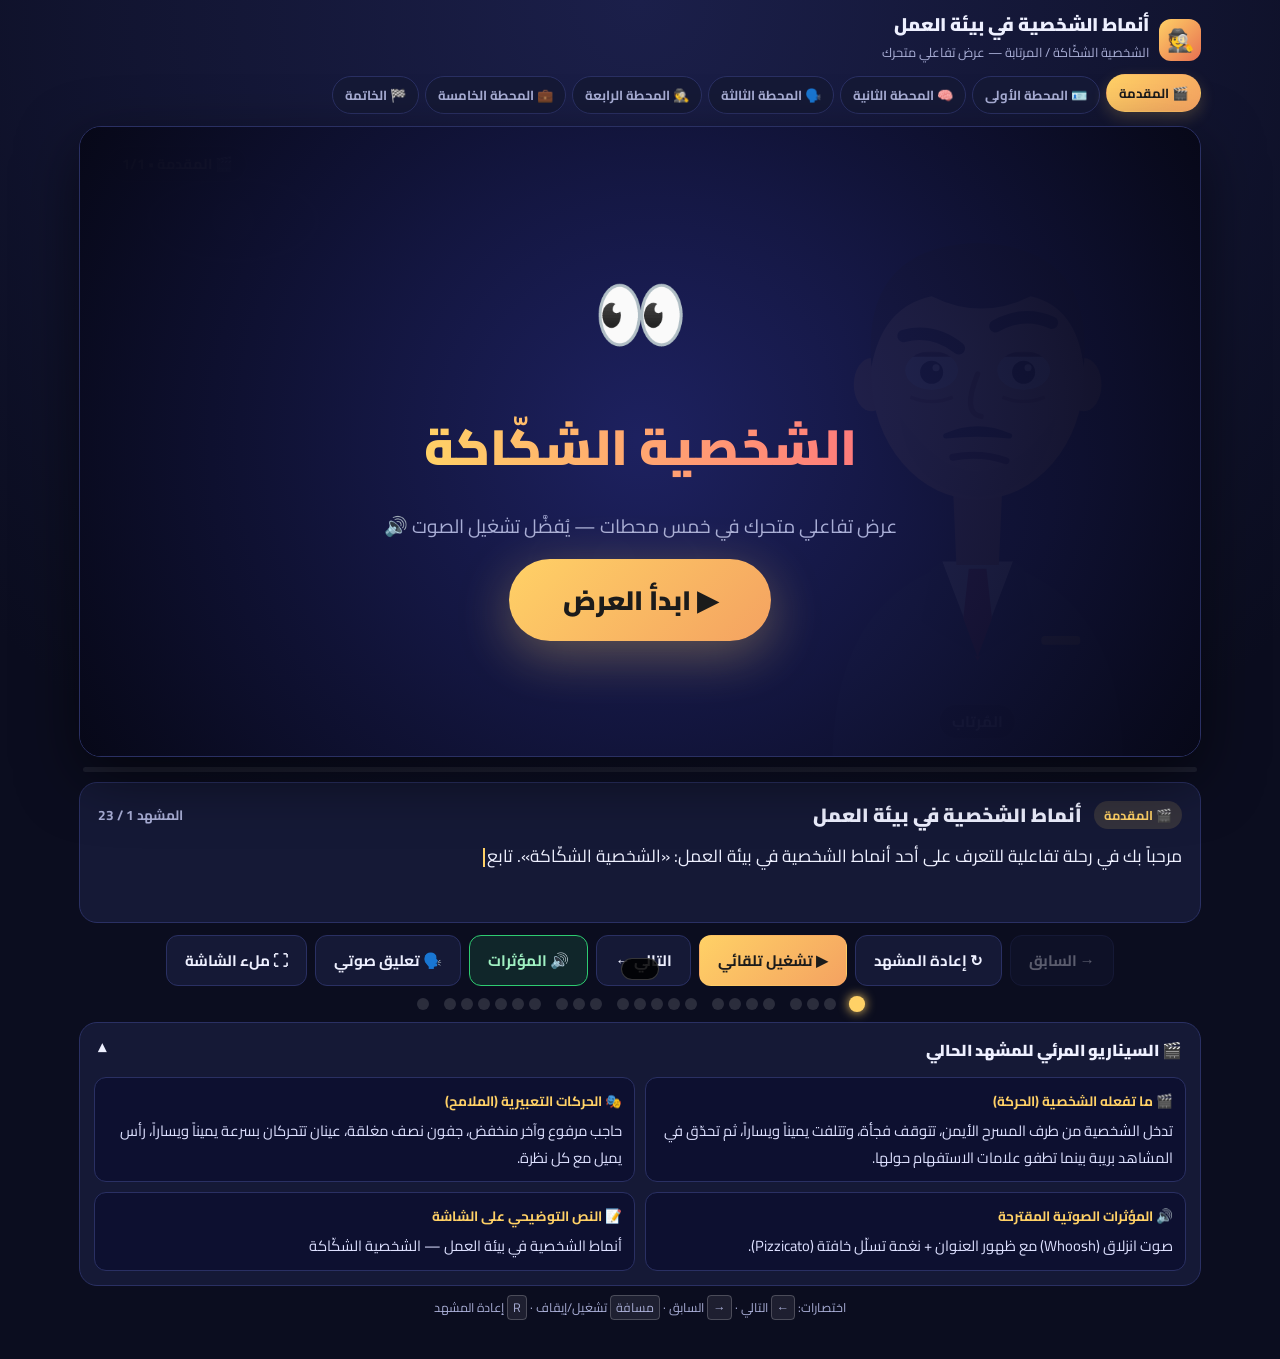
==== commit 59f0e072: "Create index.html" ====
--- a/index.html
+++ b/index.html
@@ -973,4 +973,3 @@
 buildNav(); updateUI(); typeNarr(SCENES[0].narr); setMood('suspicious');
 </script>
 </body>
-</html>
